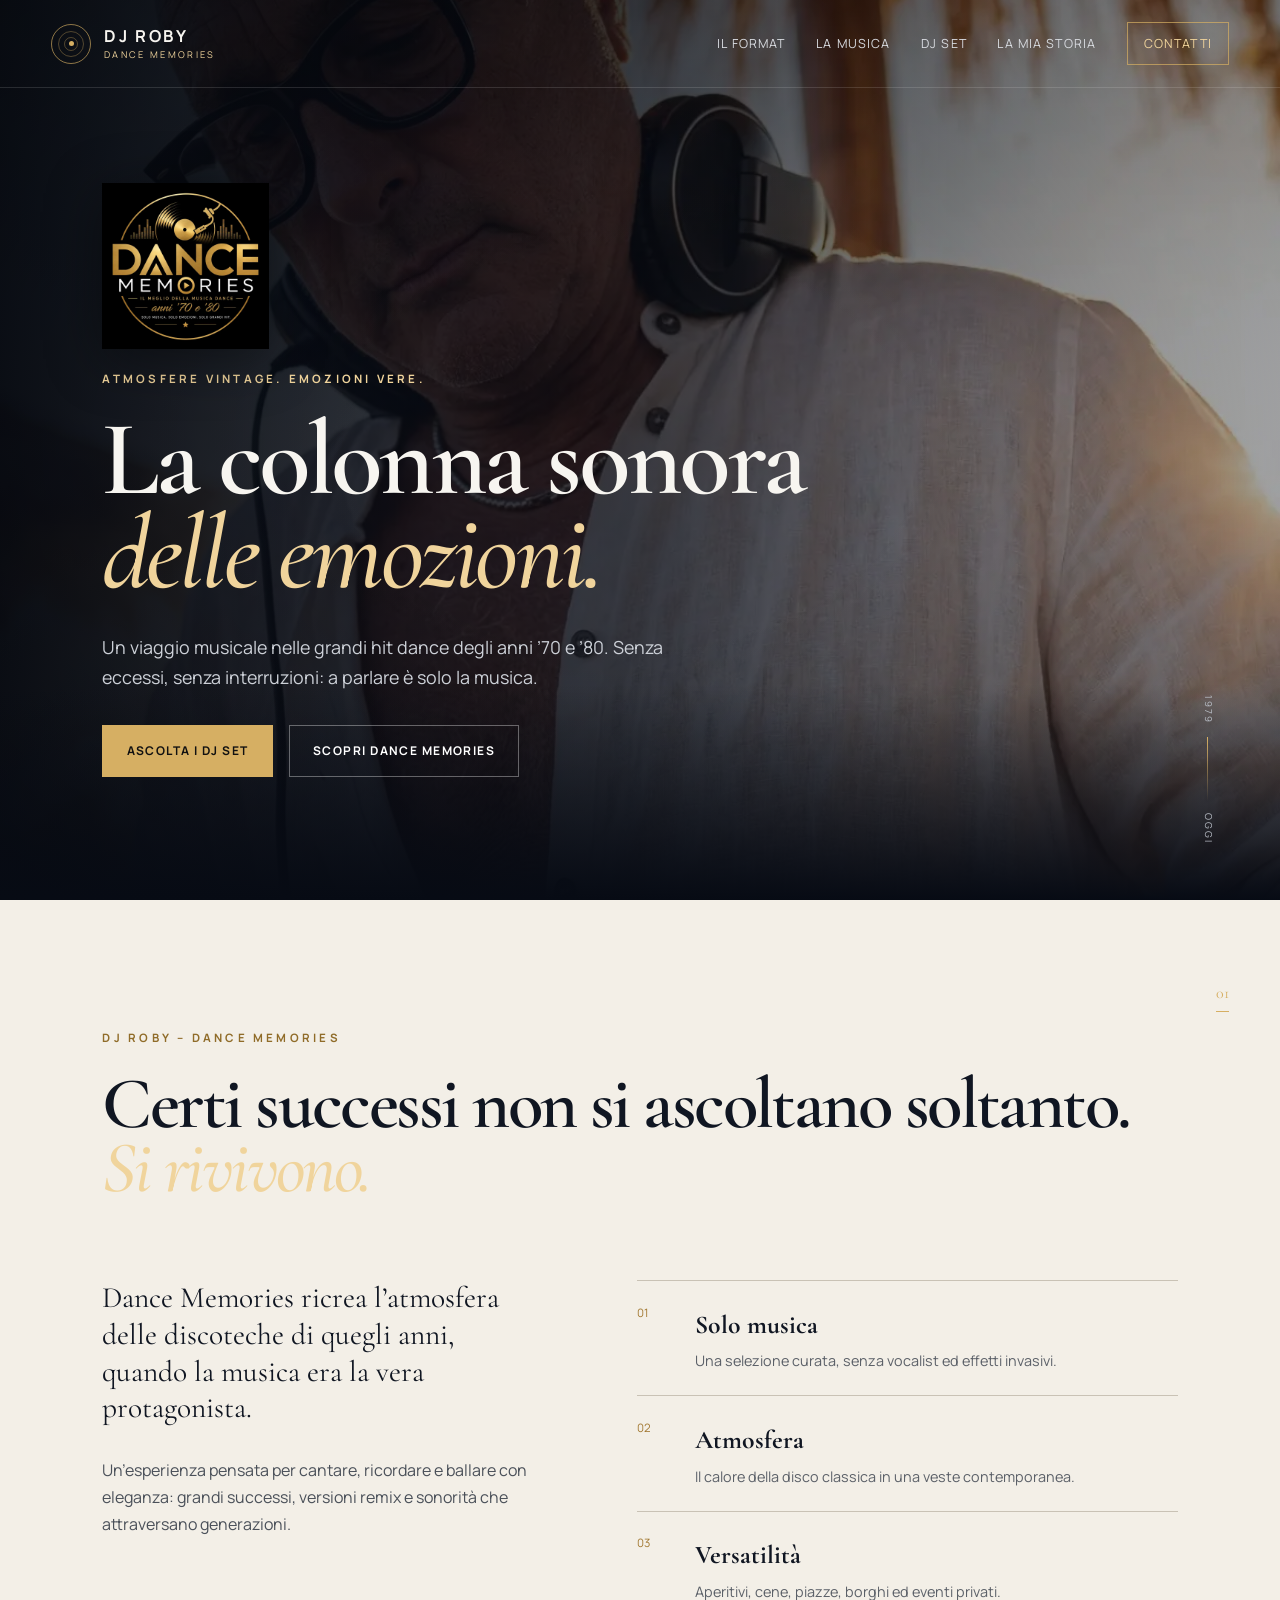
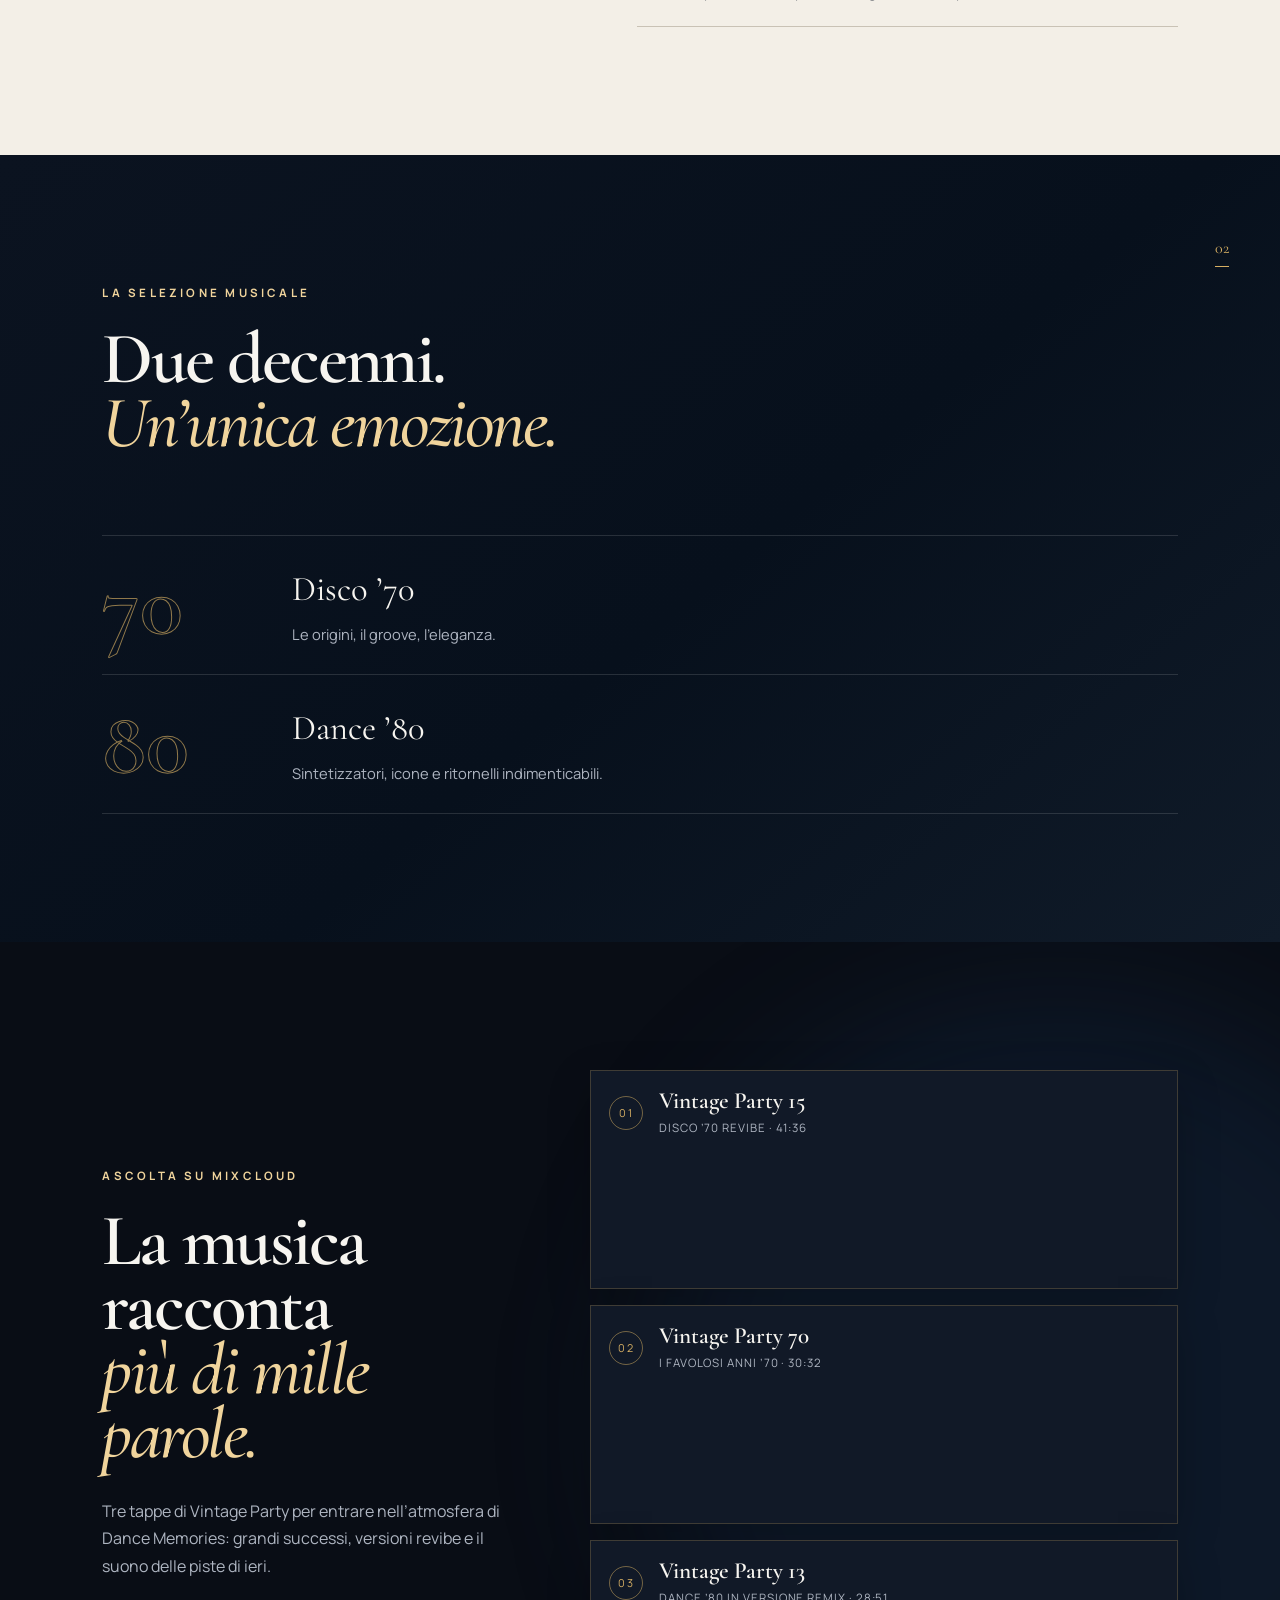
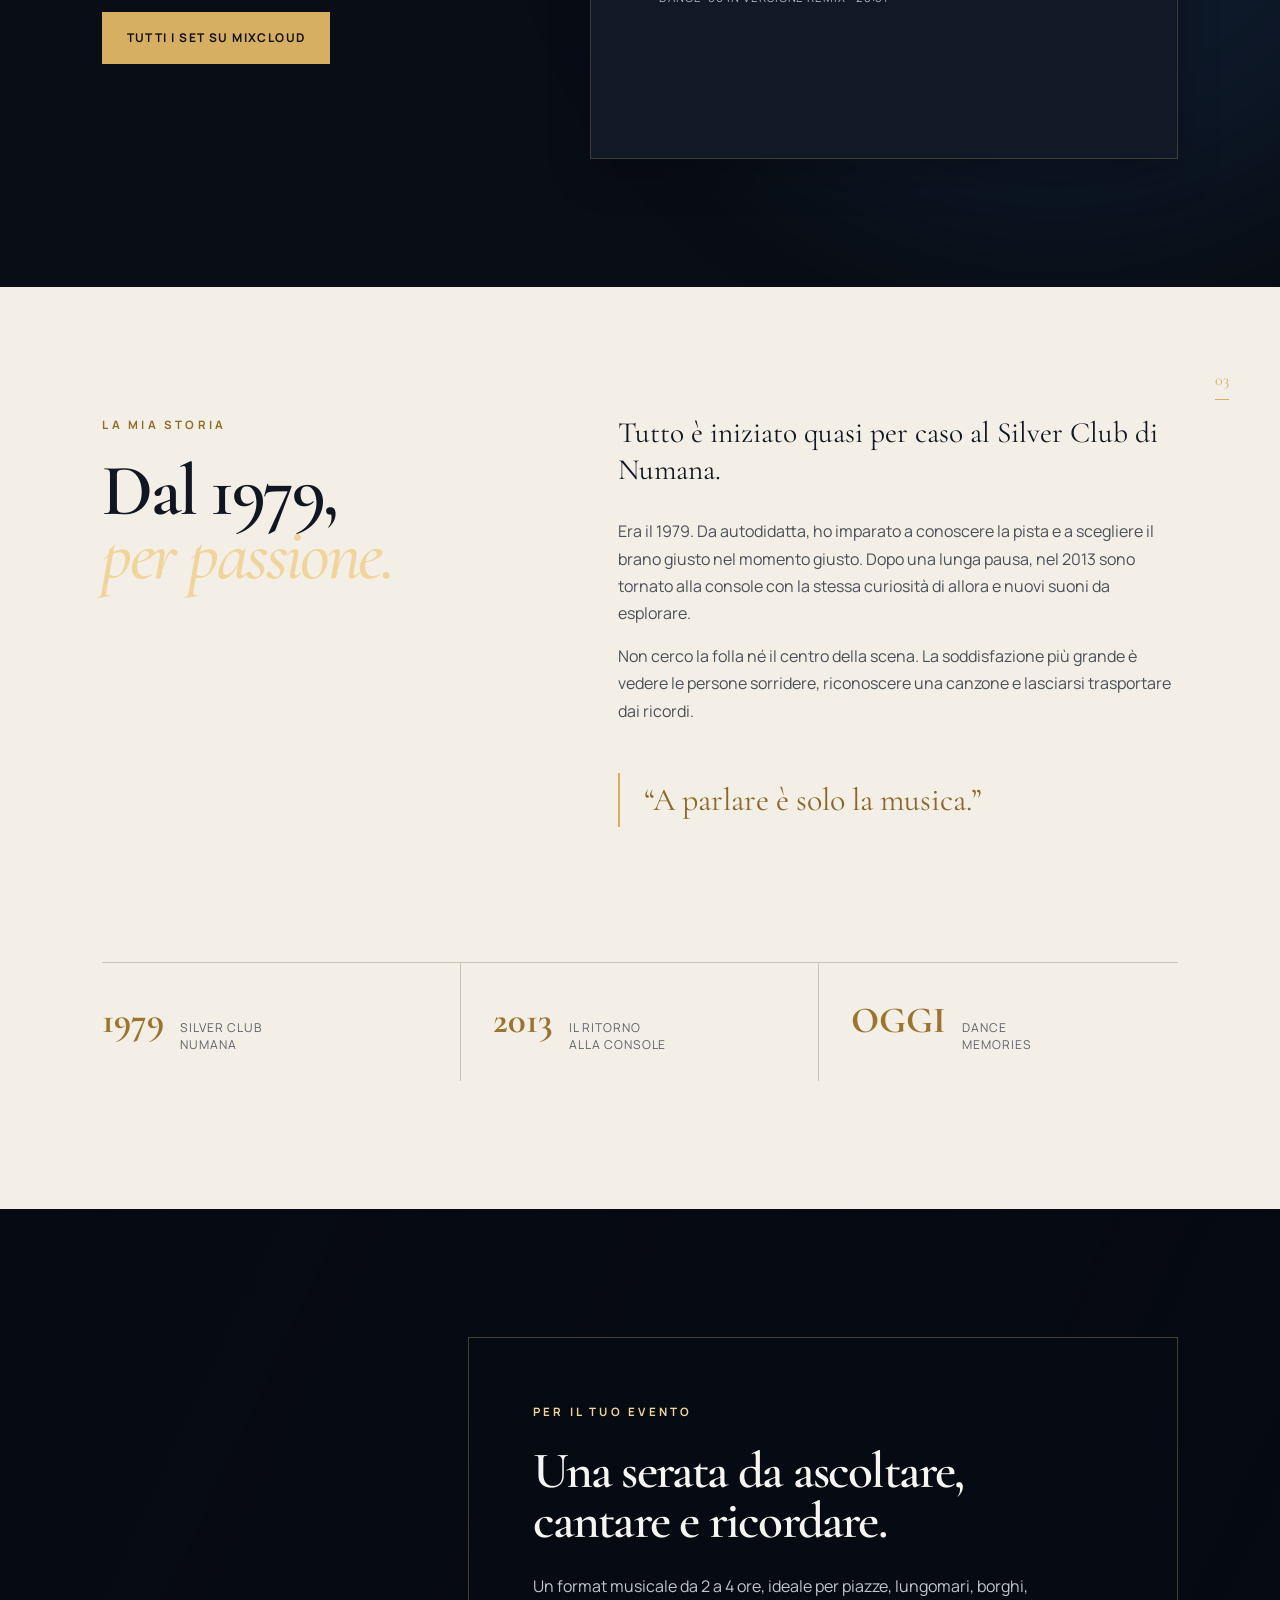
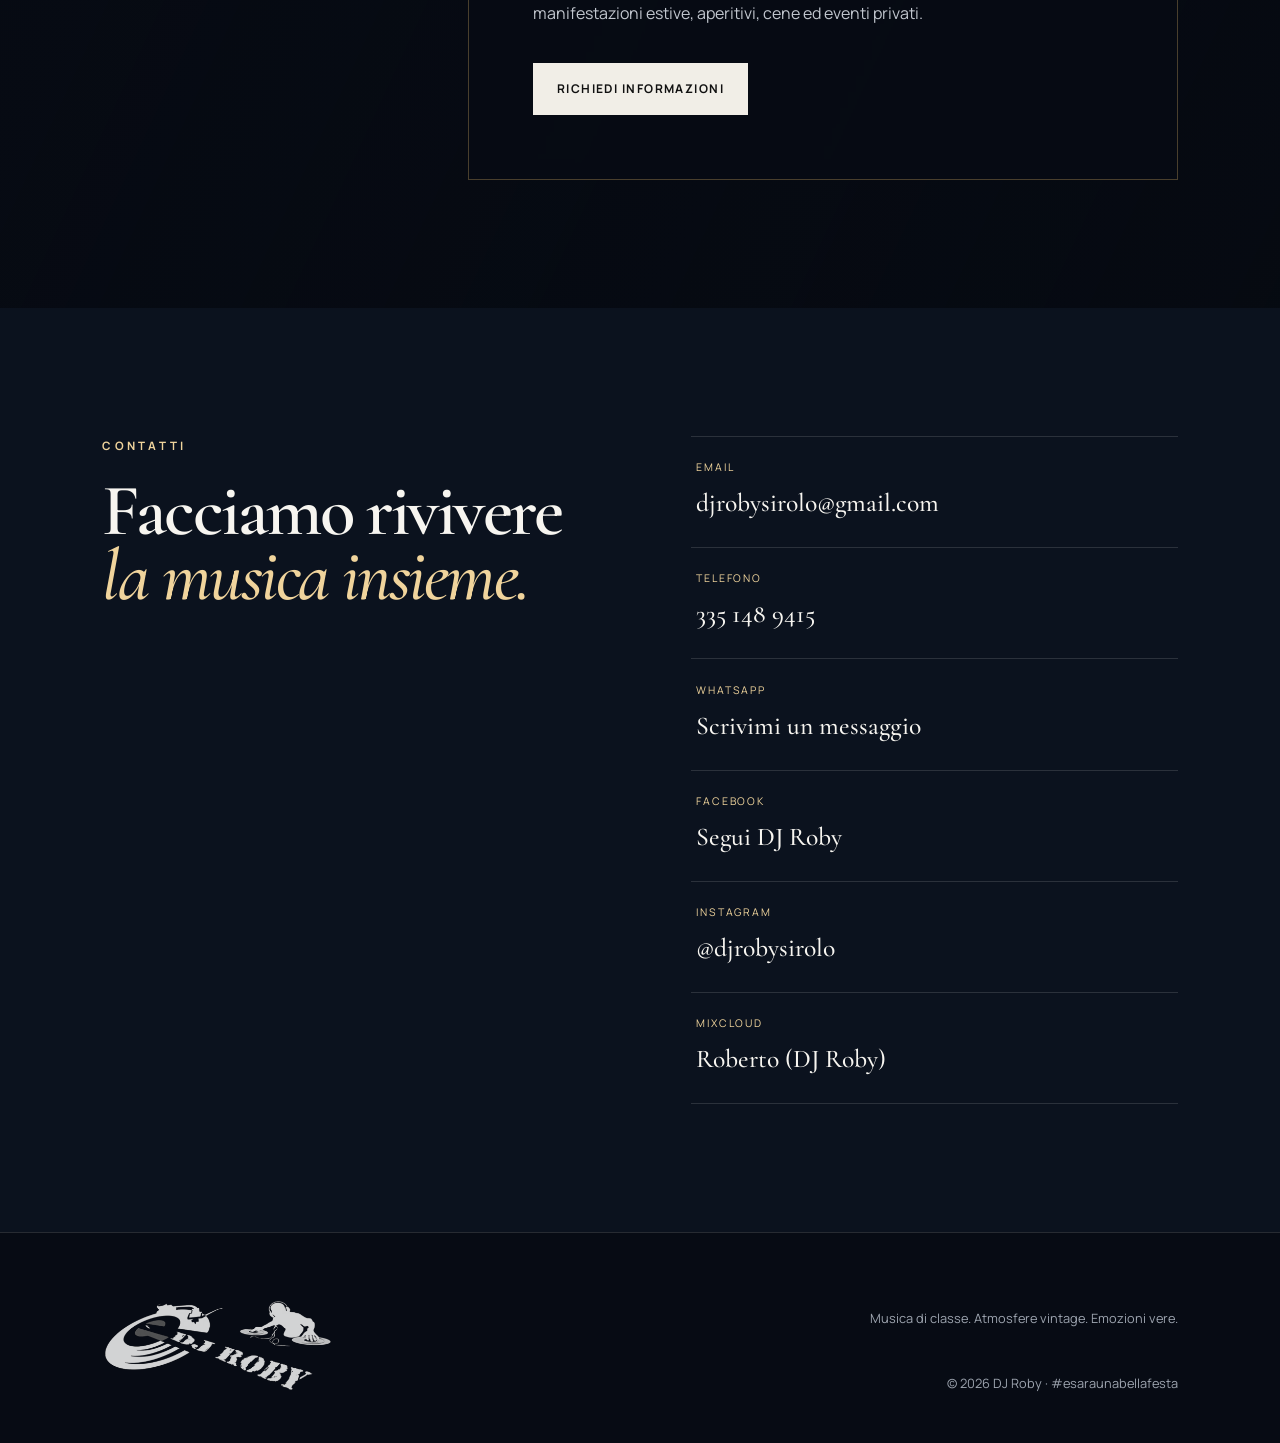
==== index.html @ 1d8fbf78 "Add files via upload" ====
<!doctype html>
<html lang="it">
<head>
  <meta charset="utf-8">
  <meta name="viewport" content="width=device-width, initial-scale=1">

  <title>DJ Roby – Dance Memories | DJ anni '70 e '80 nelle Marche</title>
  <meta name="description" content="DJ Roby presenta Dance Memories: un viaggio nelle grandi hit dance anni '70 e '80. DJ set per piazze, borghi, aperitivi, cene ed eventi nelle Marche.">
  <meta name="robots" content="index, follow, max-image-preview:large">
  <link rel="canonical" href="https://djrobysirolo.github.io/">

  <meta name="geo.region" content="IT-57">
  <meta name="geo.placename" content="Sirolo, Marche, Italia">

  <meta property="og:type" content="website">
  <meta property="og:locale" content="it_IT">
  <meta property="og:site_name" content="DJ Roby – Dance Memories">
  <meta property="og:title" content="DJ Roby – Dance Memories | DJ anni '70 e '80 nelle Marche">
  <meta property="og:description" content="Un viaggio musicale nelle grandi hit dance degli anni '70 e '80. Atmosfere vintage, emozioni vere, DJ set per eventi nelle Marche.">
  <meta property="og:url" content="https://djrobysirolo.github.io/">
  <meta property="og:image" content="https://djrobysirolo.github.io/assets/logo-dance-memories.webp">
  <meta property="og:image:alt" content="DJ Roby – Dance Memories">

  <meta name="twitter:card" content="summary_large_image">
  <meta name="twitter:title" content="DJ Roby – Dance Memories | DJ anni '70 e '80 nelle Marche">
  <meta name="twitter:description" content="Dance Memories: le grandi hit dance degli anni '70 e '80 per piazze, borghi, aperitivi, cene ed eventi nelle Marche.">
  <meta name="twitter:image" content="https://djrobysirolo.github.io/assets/logo-dance-memories.webp">

  <meta name="theme-color" content="#070b14">

  <link rel="preconnect" href="https://fonts.googleapis.com">
  <link rel="preconnect" href="https://fonts.gstatic.com" crossorigin>
  <link href="https://fonts.googleapis.com/css2?family=Cormorant+Garamond:wght@500;600;700&family=Manrope:wght@400;500;600;700&display=swap" rel="stylesheet">
  <link rel="stylesheet" href="assets/style.css">

  <script type="application/ld+json">
  {
    "@context": "https://schema.org",
    "@graph": [
      {
        "@type": "Person",
        "@id": "https://djrobysirolo.github.io/#djroby",
        "name": "DJ Roby",
        "alternateName": "Roberto Aquinati",
        "url": "https://djrobysirolo.github.io/",
        "image": "https://djrobysirolo.github.io/assets/logo-dance-memories.webp",
        "jobTitle": "DJ",
        "description": "DJ Roby – Dance Memories, format musicale dedicato alle grandi hit dance degli anni '70 e '80.",
        "homeLocation": {
          "@type": "Place",
          "name": "Sirolo, Marche, Italia"
        },
        "areaServed": [
          {
            "@type": "AdministrativeArea",
            "name": "Marche"
          },
          {
            "@type": "City",
            "name": "Sirolo"
          },
          {
            "@type": "City",
            "name": "Numana"
          }
        ],
        "sameAs": [
          "https://www.facebook.com/profile.php?id=61567862291214",
          "https://www.instagram.com/djrobysirolo/",
          "https://www.mixcloud.com/roberto-aquinati/"
        ]
      },
      {
        "@type": "WebSite",
        "@id": "https://djrobysirolo.github.io/#website",
        "url": "https://djrobysirolo.github.io/",
        "name": "DJ Roby – Dance Memories",
        "inLanguage": "it-IT",
        "publisher": {
          "@id": "https://djrobysirolo.github.io/#djroby"
        }
      }
    ]
  }
  </script>
</head>
<body>
  <a class="skip-link" href="#contenuto">Vai al contenuto</a>
  <header class="site-header" id="top">
    <a class="brand" href="#top" aria-label="DJ Roby – Dance Memories, home">
      <span class="brand-mark" aria-hidden="true"><span></span></span>
      <span class="brand-copy"><strong>DJ ROBY</strong><small>DANCE MEMORIES</small></span>
    </a>
    <button class="menu-toggle" type="button" aria-expanded="false" aria-controls="main-nav">
      <span></span><span></span><span></span><span class="sr-only">Apri menu</span>
    </button>
    <nav class="main-nav" id="main-nav" aria-label="Navigazione principale">
      <a href="#format">Il format</a>
      <a href="#musica">La musica</a>
      <a href="#ascolta">DJ set</a>
      <a href="#storia">La mia storia</a>
      <a class="nav-cta" href="#contatti">Contatti</a>
    </nav>
  </header>
  <main id="contenuto">
    <section class="hero" aria-labelledby="hero-title">
      <div class="hero-media" aria-hidden="true"></div>
      <div class="hero-vignette" aria-hidden="true"></div>
      <div class="hero-content reveal">
        <img class="hero-logo" src="assets/logo-dance-memories.webp" alt="DJ Roby – Dance Memories">
        <p class="eyebrow">Atmosfere vintage. Emozioni vere.</p>
        <h1 id="hero-title">La colonna sonora<br><em>delle emozioni.</em></h1>
        <p class="hero-text">Un viaggio musicale nelle grandi hit dance degli anni ’70 e ’80. Senza eccessi, senza interruzioni: a parlare è solo la musica.</p>
        <div class="hero-actions">
          <a class="button button-primary" href="#ascolta">Ascolta i DJ set</a>
          <a class="button button-ghost" href="#format">Scopri Dance Memories</a>
        </div>
      </div>
      <div class="hero-note" aria-hidden="true"><span>1979</span><i></i><span>OGGI</span></div>
    </section>
    <section class="manifesto section" id="format">
      <div class="section-number" aria-hidden="true">01</div>
      <div class="section-heading reveal">
        <p class="eyebrow">DJ ROBY – DANCE MEMORIES</p>
        <h2>Certi successi non si ascoltano soltanto.<br><em>Si rivivono.</em></h2>
      </div>
      <div class="manifesto-grid">
        <div class="manifesto-copy reveal">
          <p class="lead">Dance Memories ricrea l’atmosfera delle discoteche di quegli anni, quando la musica era la vera protagonista.</p>
          <p>Un’esperienza pensata per cantare, ricordare e ballare con eleganza: grandi successi, versioni remix e sonorità che attraversano generazioni.</p>
        </div>
        <div class="qualities reveal">
          <article><span>01</span><h3>Solo musica</h3><p>Una selezione curata, senza vocalist ed effetti invasivi.</p></article>
          <article><span>02</span><h3>Atmosfera</h3><p>Il calore della disco classica in una veste contemporanea.</p></article>
          <article><span>03</span><h3>Versatilità</h3><p>Aperitivi, cene, piazze, borghi ed eventi privati.</p></article>
        </div>
      </div>
    </section>
    <section class="music-section section" id="musica">
      <div class="section-number" aria-hidden="true">02</div>
      <div class="music-intro reveal">
        <p class="eyebrow">LA SELEZIONE MUSICALE</p>
        <h2>Due decenni.<br><em>Un’unica emozione.</em></h2>
      </div>
      <div class="eras" role="list">
        <article class="era reveal" role="listitem"><b>70</b><div><span>Disco ’70</span><p>Le origini, il groove, l’eleganza.</p></div></article>
        <article class="era reveal" role="listitem"><b>80</b><div><span>Dance ’80</span><p>Sintetizzatori, icone e ritornelli indimenticabili.</p></div></article>
      </div>
    </section>
    <section class="listen-section section" id="ascolta">
      <div class="record-glow" aria-hidden="true"></div>
      <div class="listen-copy reveal">
        <p class="eyebrow">ASCOLTA SU MIXCLOUD</p>
        <h2>La musica racconta<br><em>più di mille parole.</em></h2>
        <p>Tre tappe di Vintage Party per entrare nell’atmosfera di Dance Memories: grandi successi, versioni revibe e il suono delle piste di ieri.</p>
        <a class="button button-primary" href="https://www.mixcloud.com/roberto-aquinati/" target="_blank" rel="noopener">Tutti i set su Mixcloud</a>
      </div>
      <div class="set-list reveal">
        <article class="set-card">
          <div class="set-meta"><span>01</span><div><h3>Vintage Party 15</h3><p>Disco ’70 revibe · 41:36</p></div></div>
          <iframe title="DJ Roby – Vintage Party 15 su Mixcloud" loading="lazy" src="https://www.mixcloud.com/widget/iframe/?hide_cover=1&light=0&feed=%2Froberto-aquinati%2Fdj-roby-vintage-party-15%2F" allow="encrypted-media; fullscreen; autoplay; idle-detection; speaker-selection; web-share"></iframe>
        </article>
        <article class="set-card">
          <div class="set-meta"><span>02</span><div><h3>Vintage Party 70</h3><p>I favolosi anni ’70 · 30:32</p></div></div>
          <iframe title="DJ Roby – Vintage Party 70 su Mixcloud" loading="lazy" src="https://www.mixcloud.com/widget/iframe/?hide_cover=1&light=0&feed=%2Froberto-aquinati%2Fdj-roby-vintage-party-70%2F" allow="encrypted-media; fullscreen; autoplay; idle-detection; speaker-selection; web-share"></iframe>
        </article>
        <article class="set-card">
          <div class="set-meta"><span>03</span><div><h3>Vintage Party 13</h3><p>Dance ’80 in versione remix · 28:51</p></div></div>
          <iframe title="DJ Roby – Vintage Party 13 su Mixcloud" loading="lazy" src="https://www.mixcloud.com/widget/iframe/?hide_cover=1&light=0&feed=%2Froberto-aquinati%2Fdj-roby-disco-party-80-remix%2F" allow="encrypted-media; fullscreen; autoplay; idle-detection; speaker-selection; web-share"></iframe>
        </article>
      </div>
    </section>
    <section class="story section" id="storia">
      <div class="section-number" aria-hidden="true">03</div>
      <div class="story-title reveal">
        <p class="eyebrow">LA MIA STORIA</p>
        <h2>Dal 1979,<br><em>per passione.</em></h2>
      </div>
      <div class="story-copy reveal">
        <p class="lead">Tutto è iniziato quasi per caso al Silver Club di Numana.</p>
        <p>Era il 1979. Da autodidatta, ho imparato a conoscere la pista e a scegliere il brano giusto nel momento giusto. Dopo una lunga pausa, nel 2013 sono tornato alla console con la stessa curiosità di allora e nuovi suoni da esplorare.</p>
        <p>Non cerco la folla né il centro della scena. La soddisfazione più grande è vedere le persone sorridere, riconoscere una canzone e lasciarsi trasportare dai ricordi.</p>
        <blockquote>“A parlare è solo la musica.”</blockquote>
      </div>
      <div class="timeline" aria-label="Tappe principali">
        <div><strong>1979</strong><span>Silver Club<br>Numana</span></div>
        <div><strong>2013</strong><span>Il ritorno<br>alla console</span></div>
        <div><strong>OGGI</strong><span>Dance<br>Memories</span></div>
      </div>
    </section>
    <section class="events section">
      <div class="events-panel reveal">
        <p class="eyebrow">PER IL TUO EVENTO</p>
        <h2>Una serata da ascoltare,<br>cantare e ricordare.</h2>
        <p>Un format musicale da 2 a 4 ore, ideale per piazze, lungomari, borghi, manifestazioni estive, aperitivi, cene ed eventi privati.</p>
        <a class="button button-light" href="mailto:djrobysirolo@gmail.com?subject=Richiesta%20informazioni%20-%20Dance%20Memories">Richiedi informazioni</a>
      </div>
    </section>
    <section class="contact section" id="contatti">
      <div class="contact-title reveal">
        <p class="eyebrow">CONTATTI</p>
        <h2>Facciamo rivivere<br><em>la musica insieme.</em></h2>
      </div>
      <div class="contact-links reveal">
        <a href="mailto:djrobysirolo@gmail.com"><span>Email</span><strong>djrobysirolo@gmail.com</strong></a>
        <a href="tel:+393351489415"><span>Telefono</span><strong>335 148 9415</strong></a>
        <a href="https://wa.me/393351489415" target="_blank" rel="noopener"><span>WhatsApp</span><strong>Scrivimi un messaggio</strong></a>
        <a href="https://www.facebook.com/profile.php?id=61567862291214" target="_blank" rel="noopener"><span>Facebook</span><strong>Segui DJ Roby</strong></a>
        <a href="https://www.instagram.com/djrobysirolo/?hl=it" target="_blank" rel="noopener"><span>Instagram</span><strong>@djrobysirolo</strong></a>
        <a href="https://www.mixcloud.com/roberto-aquinati/" target="_blank" rel="noopener"><span>Mixcloud</span><strong>Roberto (DJ Roby)</strong></a>
      </div>
    </section>
  </main>
  <footer>
    <a class="footer-logo-link" href="#top" aria-label="Torna all'inizio"><img class="footer-logo" src="assets/logo-dj-roby.webp" alt="Logo ufficiale DJ Roby"></a>
    <p>Musica di classe. Atmosfere vintage. Emozioni vere.</p>
    <p class="copyright">© <span id="year"></span> DJ Roby · #esaraunabellafesta</p>
  </footer>
  <script src="assets/site.js"></script>
</body>
</html>
---- assets/style.css ----
:root{--ink:#070b14;--ink-2:#0c1422;--gold:#d6af63;--gold-2:#f0d49c;--paper:#f3efe7;--muted:#aeb5c1;--line:rgba(255,255,255,.13);--serif:"Cormorant Garamond",Georgia,serif;--sans:"Manrope",Arial,sans-serif}
*{box-sizing:border-box}html{scroll-behavior:smooth}body{margin:0;background:var(--ink);color:#f7f5f0;font-family:var(--sans);font-size:16px;line-height:1.7;overflow-x:hidden}a{color:inherit}button{font:inherit}.sr-only{position:absolute;width:1px;height:1px;padding:0;margin:-1px;overflow:hidden;clip:rect(0,0,0,0);white-space:nowrap;border:0}.skip-link{position:fixed;z-index:1000;top:1rem;left:1rem;transform:translateY(-160%);background:#fff;color:#000;padding:.7rem 1rem}.skip-link:focus{transform:none}
.site-header{height:88px;padding:0 clamp(1.2rem,4vw,5rem);display:flex;align-items:center;justify-content:space-between;position:absolute;z-index:20;width:100%;border-bottom:1px solid var(--line)}.brand{display:flex;align-items:center;gap:.8rem;text-decoration:none}.brand-mark{display:grid;place-items:center;width:40px;height:40px;border:1px solid rgba(214,175,99,.65);border-radius:50%;position:relative}.brand-mark:before,.brand-mark:after,.brand-mark span{content:"";position:absolute;border-radius:50%;border:1px solid rgba(214,175,99,.35)}.brand-mark:before{inset:6px}.brand-mark:after{inset:12px}.brand-mark span{width:5px;height:5px;background:var(--gold);border:0}.brand-copy{display:flex;flex-direction:column;line-height:1}.brand-copy strong{font-size:1.03rem;letter-spacing:.16em}.brand-copy small{font-size:.58rem;color:var(--gold-2);letter-spacing:.25em;margin-top:.36rem}.main-nav{display:flex;align-items:center;gap:clamp(1.2rem,2.4vw,2.5rem)}.main-nav a{font-size:.78rem;text-decoration:none;letter-spacing:.09em;text-transform:uppercase;color:#d8dbe0;transition:.25s}.main-nav a:hover,.main-nav a:focus-visible{color:var(--gold-2)}.main-nav .nav-cta{border:1px solid rgba(214,175,99,.7);padding:.6rem 1rem;color:var(--gold-2)}.menu-toggle{display:none;background:none;border:0;color:#fff;padding:.6rem}.menu-toggle span:not(.sr-only){display:block;width:26px;height:1px;background:currentColor;margin:6px}
.hero{min-height:790px;height:100svh;position:relative;display:flex;align-items:center;padding:110px clamp(1.2rem,8vw,9.5rem) 50px;isolation:isolate}.hero-media{position:absolute;inset:0;z-index:-3;background:radial-gradient(circle at 75% 40%,rgba(214,175,99,.16),transparent 28%),linear-gradient(115deg,#080d17 25%,#10213b 100%);background-image:linear-gradient(90deg,rgba(7,11,20,.97) 0%,rgba(7,11,20,.76) 48%,rgba(7,11,20,.2) 100%),url("dj-roby-portrait.webp");background-size:cover;background-position:65% 32%}.hero-vignette{position:absolute;inset:0;z-index:-2;background:linear-gradient(0deg,var(--ink) 0%,transparent 24%),radial-gradient(ellipse at center,transparent 30%,rgba(0,0,0,.38) 100%)}.hero-content{max-width:800px}.eyebrow{font-size:.72rem;font-weight:700;letter-spacing:.28em;color:var(--gold-2);text-transform:uppercase;margin:0 0 1.5rem}.hero h1,.section h2{font-family:var(--serif);font-weight:600;line-height:.88;letter-spacing:-.035em;margin:0}.hero h1{font-size:clamp(4.2rem,8.3vw,8rem)}h1 em,h2 em{font-weight:500;color:var(--gold-2)}.hero-text{font-size:clamp(1rem,1.4vw,1.16rem);color:#cdd1d8;max-width:610px;margin:2rem 0}.hero-actions{display:flex;gap:1rem;flex-wrap:wrap}.button{display:inline-flex;justify-content:center;align-items:center;min-height:52px;padding:.8rem 1.45rem;border:1px solid transparent;text-decoration:none;font-size:.75rem;letter-spacing:.12em;text-transform:uppercase;font-weight:700;transition:transform .25s,background .25s,color .25s,border-color .25s}.button:hover{transform:translateY(-2px)}.button-primary{background:var(--gold);color:#111}.button-primary:hover{background:var(--gold-2)}.button-ghost{border-color:rgba(255,255,255,.35);color:#fff}.button-ghost:hover{border-color:#fff}.hero-note{position:absolute;bottom:3.5rem;right:clamp(1.2rem,5vw,6rem);display:flex;align-items:center;gap:.8rem;font-size:.6rem;letter-spacing:.2em;color:#bbc0c9;writing-mode:vertical-rl}.hero-note i{height:64px;width:1px;background:linear-gradient(var(--gold),transparent)}
.section{position:relative;padding:clamp(6rem,10vw,10rem) clamp(1.2rem,8vw,9.5rem)}.section-number{position:absolute;right:clamp(1.2rem,4vw,5rem);top:5rem;font-family:var(--serif);font-size:1rem;color:var(--gold);border-bottom:1px solid var(--gold);padding-bottom:.25rem}.section h2{font-size:clamp(3rem,5.7vw,6rem)}.manifesto{background:var(--paper);color:#101622}.manifesto .eyebrow,.story .eyebrow{color:#906c29}.manifesto-grid{display:grid;grid-template-columns:1fr 1.25fr;gap:clamp(3rem,8vw,9rem);margin-top:5rem}.lead{font-family:var(--serif);font-size:clamp(1.65rem,2.3vw,2.15rem);line-height:1.25;margin-top:0}.manifesto-copy>p:not(.lead){color:#4a5059;max-width:540px}.qualities article{display:grid;grid-template-columns:42px 1fr;column-gap:1rem;padding:1.35rem 0;border-top:1px solid #c9c2b5}.qualities article:last-child{border-bottom:1px solid #c9c2b5}.qualities span{grid-row:1/3;color:#a27831;font-size:.72rem}.qualities h3{margin:0;font-family:var(--serif);font-size:1.6rem}.qualities p{margin:.2rem 0 0;color:#5b6068;font-size:.9rem}
.music-section{background:linear-gradient(140deg,#0b1320,#07101c 55%,#101b29)}.music-intro{max-width:850px}.eras{margin-top:5rem;border-top:1px solid var(--line)}.era{display:grid;grid-template-columns:minmax(100px,190px) 1fr;align-items:center;border-bottom:1px solid var(--line);padding:1.5rem 0;transition:padding .3s,background .3s}.era:hover{padding-left:1rem;background:linear-gradient(90deg,rgba(214,175,99,.06),transparent)}.era b{font-family:var(--serif);font-size:clamp(4rem,7vw,7rem);line-height:1;color:transparent;-webkit-text-stroke:1px rgba(214,175,99,.66);font-weight:600}.era span{font-family:var(--serif);font-size:clamp(1.65rem,2.7vw,2.5rem)}.era p{margin:.2rem 0;color:var(--muted);font-size:.92rem}
.listen-section{min-height:760px;display:grid;grid-template-columns:1fr 1fr;align-items:center;gap:5rem;background:#090d15;overflow:hidden}.listen-copy{z-index:2}.listen-copy>p:not(.eyebrow){color:var(--muted);max-width:580px;margin:2rem 0}.vinyl{width:min(40vw,520px);aspect-ratio:1;border-radius:50%;justify-self:center;display:grid;place-items:center;background:repeating-radial-gradient(circle,#121824 0,#121824 3px,#202735 4px,#0b0f17 6px);box-shadow:0 0 0 1px #343a45,0 35px 90px rgba(0,0,0,.75);animation:spin 24s linear infinite}.vinyl:before{content:"";position:absolute;width:37%;aspect-ratio:1;border-radius:50%;background:radial-gradient(circle at center,#10131a 0 6%,var(--gold) 7% 100%);box-shadow:0 0 30px rgba(214,175,99,.2)}.vinyl-label{position:relative;z-index:1;text-align:center;color:#10131a;display:flex;flex-direction:column;line-height:1}.vinyl-label span{font-size:.65rem;letter-spacing:.2em}.vinyl-label strong{font-size:1.2rem;letter-spacing:.08em}.vinyl-label small{font-size:.38rem;letter-spacing:.12em;margin-top:.35rem}.record-glow{position:absolute;right:-15%;width:65%;aspect-ratio:1;border-radius:50%;background:rgba(27,65,111,.22);filter:blur(70px)}.mixcloud-player{width:100%;max-width:620px;margin:2rem 0 1rem}.mixcloud-player iframe{border:0;width:100%;height:120px}@keyframes spin{to{transform:rotate(360deg)}}@media(prefers-reduced-motion:reduce){html{scroll-behavior:auto}.vinyl{animation:none}.reveal{transition:none!important}}
.story{background:var(--paper);color:#101622;display:grid;grid-template-columns:.85fr 1.15fr;gap:clamp(3rem,8vw,9rem)}.story-title{position:sticky;top:3rem;align-self:start}.story-copy p:not(.lead){color:#4a5059}.story-copy blockquote{font-family:var(--serif);font-size:2rem;color:#8b6728;border-left:2px solid var(--gold);padding-left:1.5rem;margin:3rem 0 0}.timeline{grid-column:1/-1;display:grid;grid-template-columns:repeat(3,1fr);border-top:1px solid #c9c2b5;margin-top:2rem}.timeline div{display:flex;align-items:baseline;gap:1rem;padding:1.7rem 0;border-right:1px solid #c9c2b5}.timeline div:not(:first-child){padding-left:2rem}.timeline div:last-child{border-right:0}.timeline strong{font-family:var(--serif);font-size:2.3rem;color:#9b742f}.timeline span{font-size:.76rem;line-height:1.45;text-transform:uppercase;letter-spacing:.08em;color:#5d626a}
.events{background:linear-gradient(115deg,rgba(6,10,17,.15),rgba(6,10,17,.72)),url("hero-turntable.webp") center/cover fixed;display:flex;justify-content:flex-end}.events-panel{background:rgba(7,11,20,.91);border:1px solid rgba(214,175,99,.32);padding:clamp(2rem,5vw,5rem);width:min(710px,100%);backdrop-filter:blur(8px)}.events-panel h2{font-size:clamp(2.5rem,4vw,4.5rem);line-height:.98}.events-panel>p:not(.eyebrow){color:#c1c6ce;margin:1.7rem 0 2.2rem;max-width:560px}.button-light{background:#f1eee7;color:#111}.button-light:hover{background:#fff}
.contact{display:grid;grid-template-columns:1fr 1fr;gap:clamp(3rem,8vw,9rem);background:#0b121e}.contact-links{border-top:1px solid var(--line)}.contact-links a{display:flex;flex-direction:column;padding:1.4rem .3rem;border-bottom:1px solid var(--line);text-decoration:none;transition:padding .25s,background .25s}.contact-links a:hover{padding-left:1rem;background:rgba(255,255,255,.025)}.contact-links span{font-size:.66rem;color:var(--gold-2);letter-spacing:.18em;text-transform:uppercase}.contact-links strong{font-family:var(--serif);font-size:clamp(1.35rem,2vw,1.85rem);font-weight:500;margin-top:.25rem}
footer{padding:3rem clamp(1.2rem,8vw,9.5rem);display:grid;grid-template-columns:1fr auto;gap:1rem;align-items:end;border-top:1px solid var(--line);color:#9da4af}footer>p{margin:0;font-size:.8rem}.footer-brand{grid-row:span 2;align-self:center}.copyright{text-align:right}
.reveal{opacity:0;transform:translateY(22px);transition:opacity .7s ease,transform .7s ease}.reveal.visible{opacity:1;transform:none}
@media(max-width:850px){.site-header{height:74px}.menu-toggle{display:block;position:relative;z-index:3}.main-nav{position:absolute;top:0;right:0;width:min(84vw,370px);height:100vh;background:#0b121e;flex-direction:column;align-items:stretch;padding:6rem 2rem 2rem;transform:translateX(105%);transition:transform .35s;box-shadow:-20px 0 50px rgba(0,0,0,.4)}.main-nav.open{transform:none}.main-nav a{padding:1rem 0;border-bottom:1px solid var(--line)}.main-nav .nav-cta{margin-top:1rem;text-align:center}.hero{min-height:720px;padding-top:100px}.hero-media{background-position:62% center}.manifesto-grid,.listen-section,.story,.contact{grid-template-columns:1fr}.manifesto-grid{margin-top:3rem}.listen-section{gap:3rem}.vinyl{width:min(80vw,420px);grid-row:1}.story-title{position:static}.timeline{grid-template-columns:1fr}.timeline div,.timeline div:not(:first-child){padding:1rem 0;border-right:0;border-bottom:1px solid #c9c2b5}.events{background-attachment:scroll}footer{grid-template-columns:1fr}.footer-brand{grid-row:auto;margin-bottom:1rem}.copyright{text-align:left}}
@media(max-width:520px){.hero h1{font-size:3.65rem}.section{padding-top:5.5rem;padding-bottom:5.5rem}.section-number{top:2rem}.era{grid-template-columns:82px 1fr}.era b{font-size:3.8rem}.hero-note{display:none}.hero-actions .button{width:100%}.contact-links strong{overflow-wrap:anywhere}.brand-mark{width:35px;height:35px}.brand-copy strong{font-size:.9rem}}

.hero-logo{display:block;width:clamp(112px,13vw,180px);height:auto;margin:0 0 1.25rem;filter:drop-shadow(0 10px 28px rgba(0,0,0,.45))}
.listen-section{grid-template-columns:.82fr 1.18fr}
.set-list{position:relative;z-index:2;display:grid;gap:1rem}
.set-card{background:#111927;border:1px solid rgba(214,175,99,.23);padding:1.1rem;box-shadow:0 14px 40px rgba(0,0,0,.22)}
.set-meta{display:flex;align-items:center;gap:1rem;margin-bottom:.8rem}
.set-meta>span{color:var(--gold);font-size:.68rem;letter-spacing:.15em;border:1px solid rgba(214,175,99,.5);width:34px;height:34px;display:grid;place-items:center;border-radius:50%}
.set-meta h3{font-family:var(--serif);font-size:1.45rem;font-weight:600;margin:0;line-height:1.1}
.set-meta p{font-size:.72rem;color:#aeb5c1;letter-spacing:.08em;text-transform:uppercase;margin:.25rem 0 0}
.set-card iframe{display:block;border:0;width:100%;height:120px}
.footer-logo-link{grid-row:span 2;display:block;width:min(230px,52vw)}
.footer-logo{display:block;width:100%;height:auto;filter:grayscale(1) invert(1);opacity:.82}
@media(max-width:850px){.listen-section{grid-template-columns:1fr}.hero-media{background-position:59% 24%}.hero-logo{width:125px}.footer-logo-link{grid-row:auto;margin-bottom:1rem}}
@media(max-width:520px){.hero-media{background-position:60% 18%}.hero-logo{width:105px}.set-card{padding:.8rem}.set-meta h3{font-size:1.25rem}}
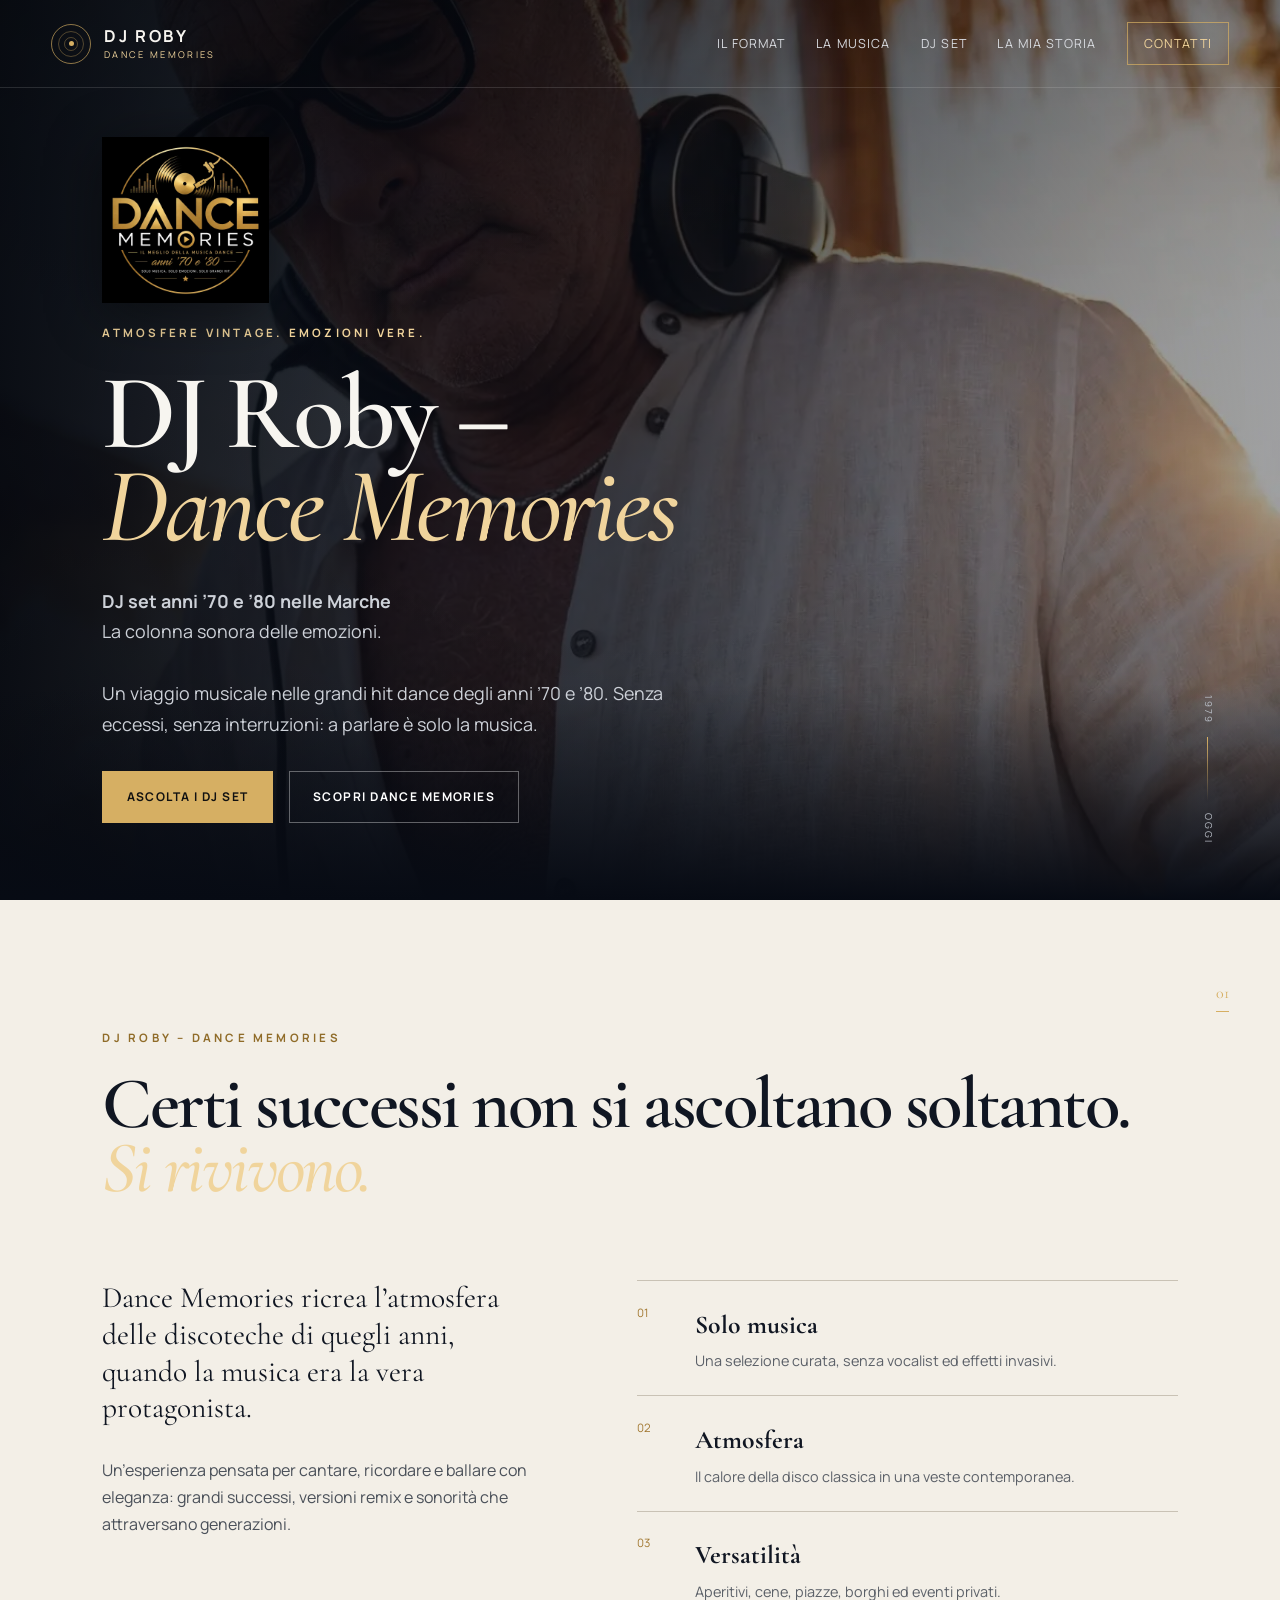
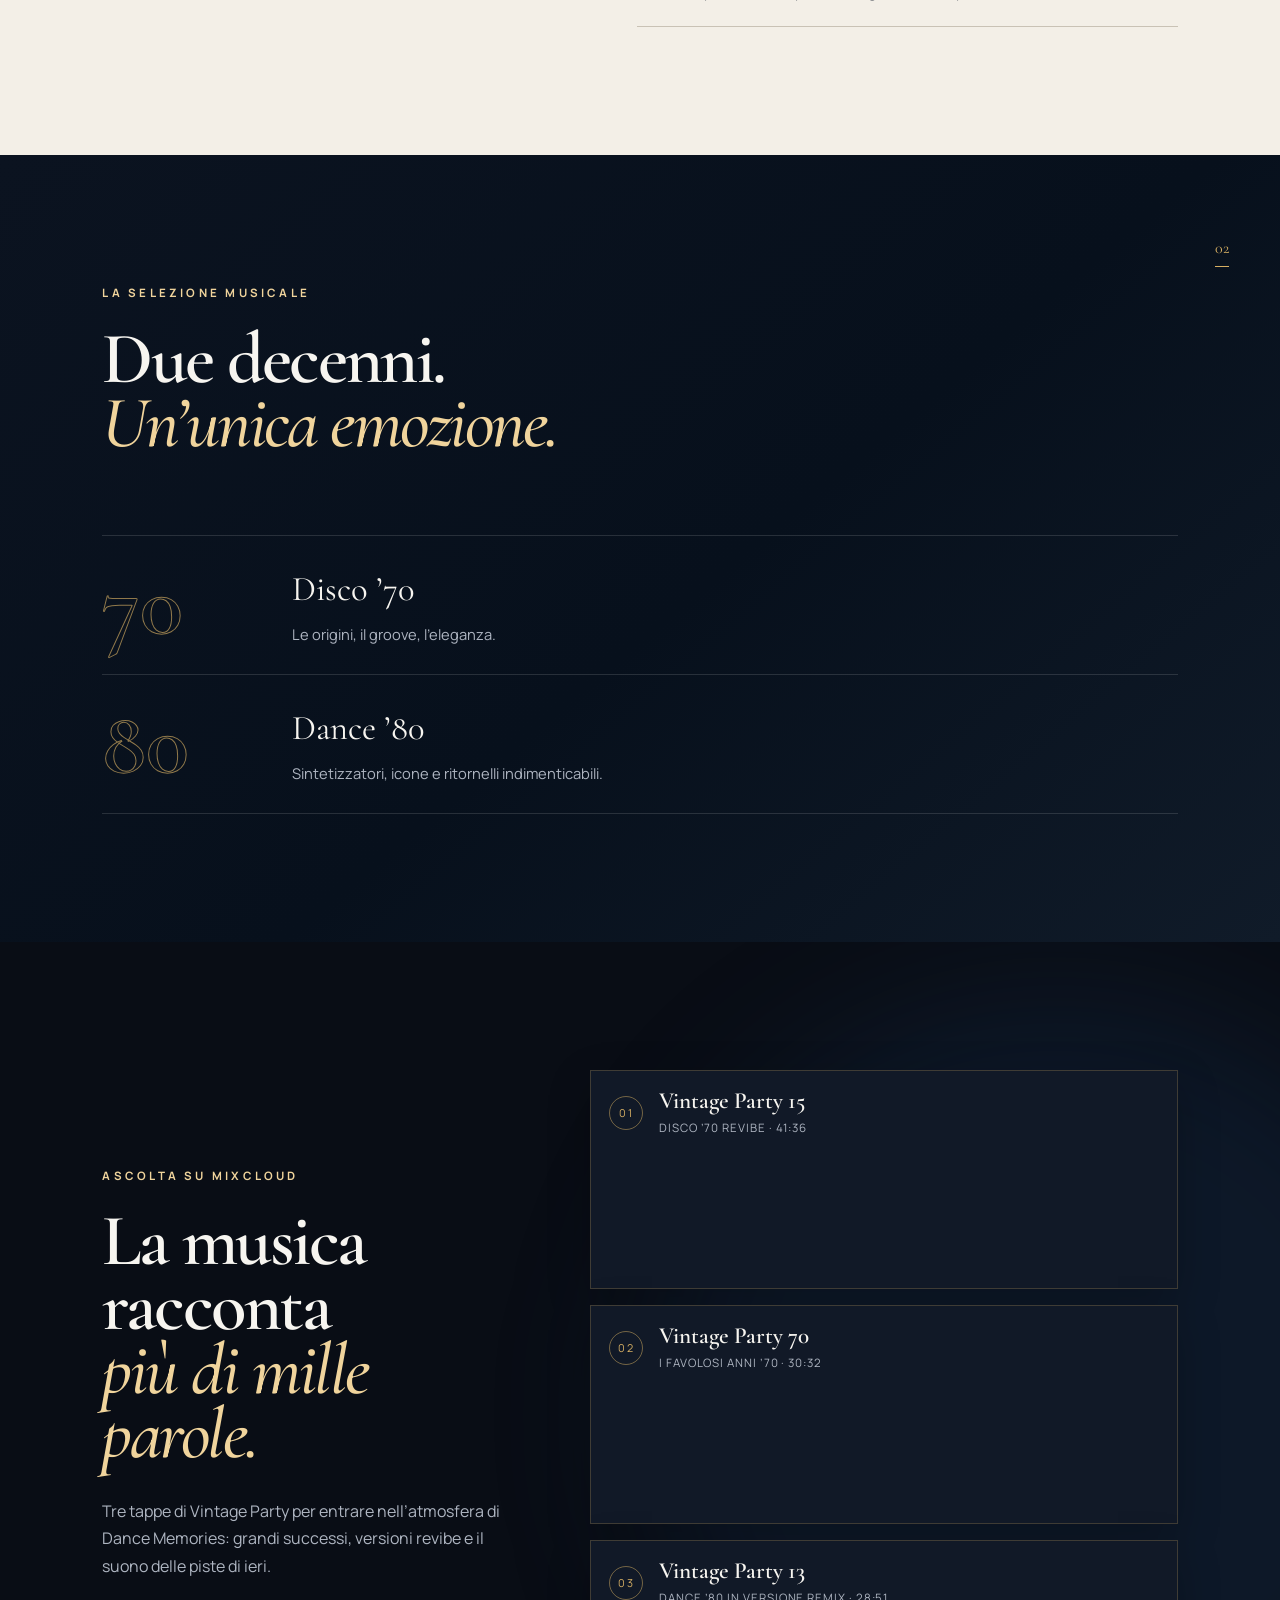
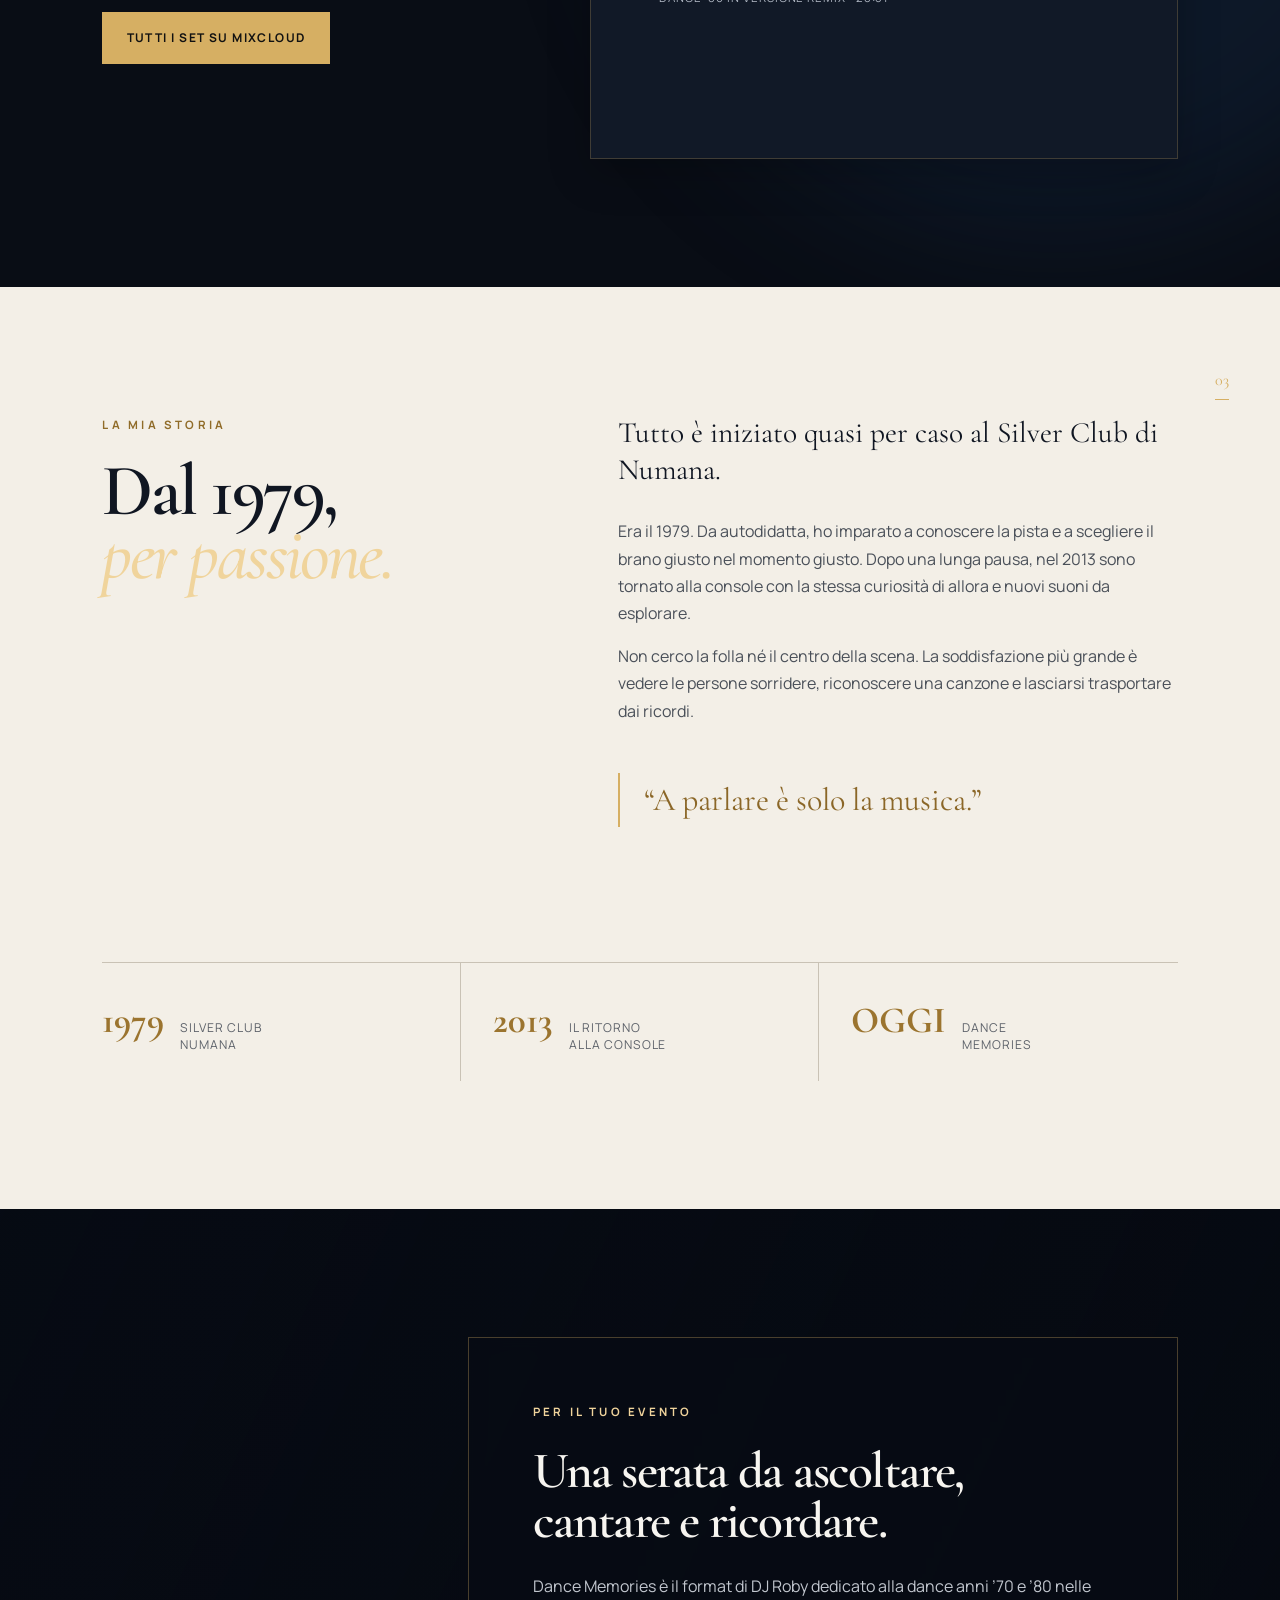
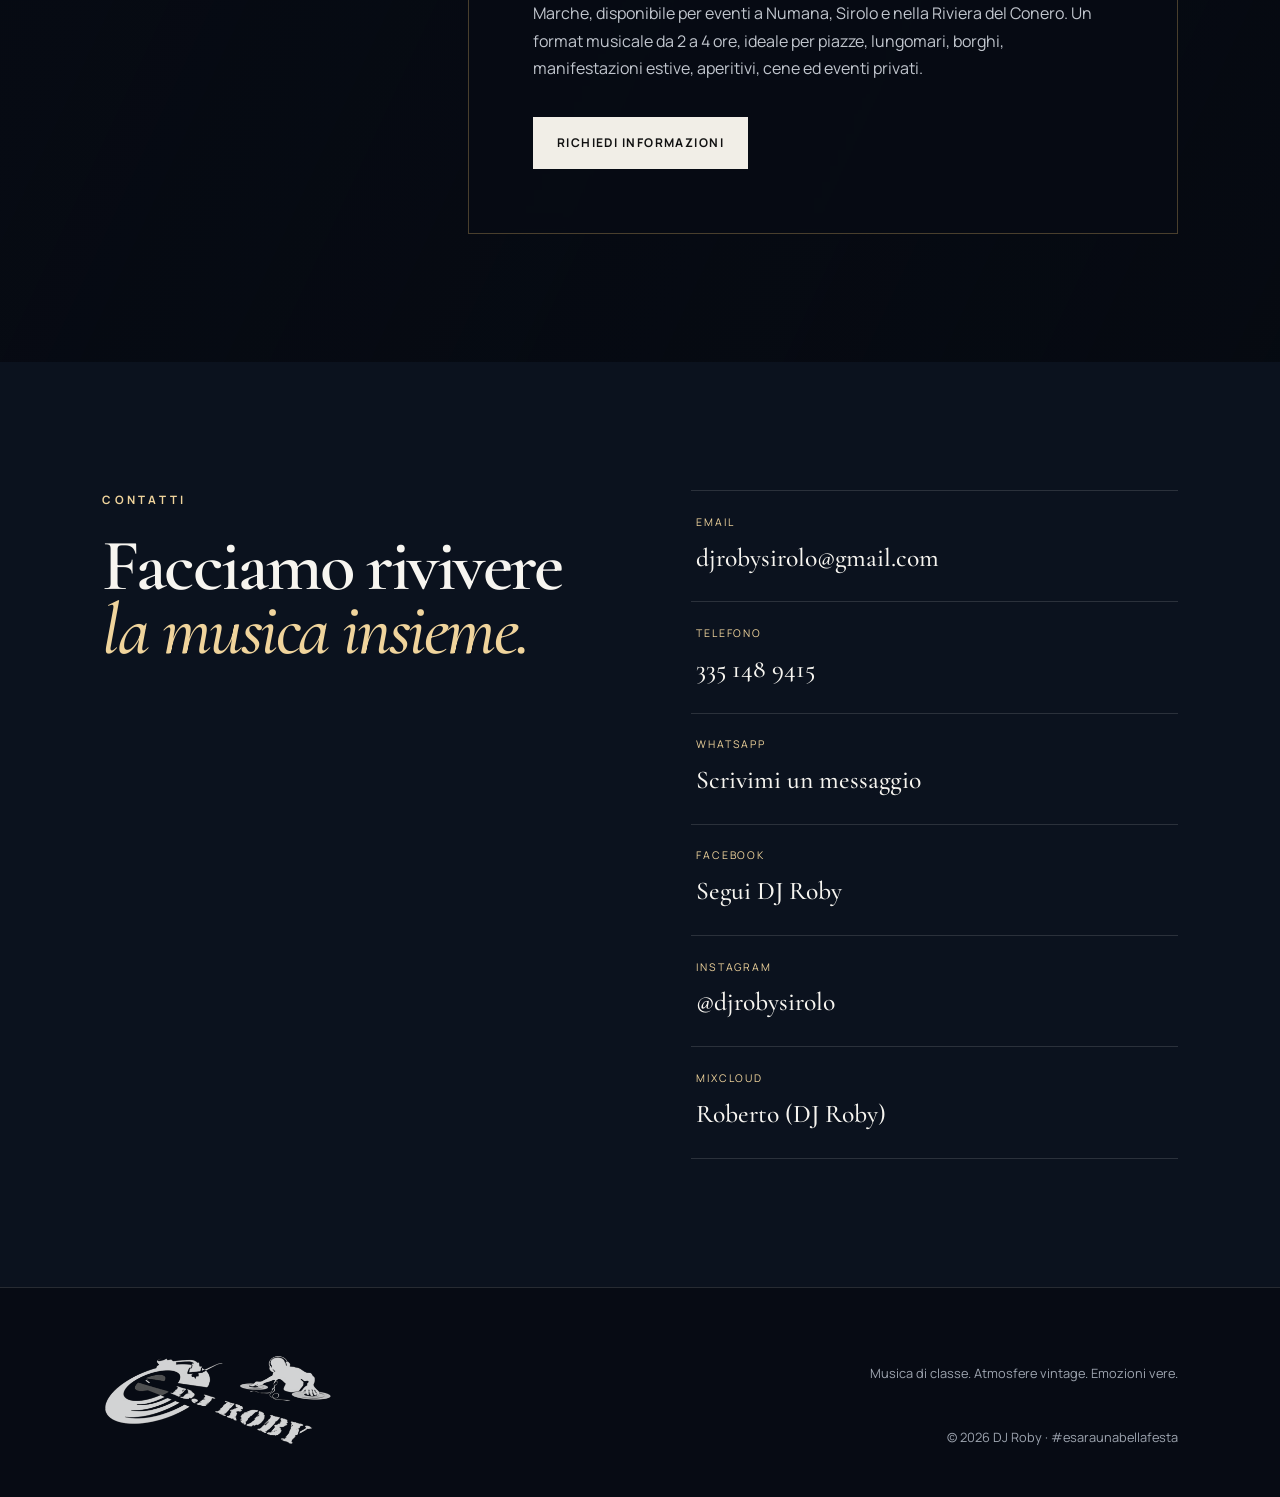
==== commit 17305628: "Add files via upload" ====
--- a/index.html
+++ b/index.html
@@ -109,7 +109,8 @@
       <div class="hero-content reveal">
         <img class="hero-logo" src="assets/logo-dance-memories.webp" alt="DJ Roby – Dance Memories">
         <p class="eyebrow">Atmosfere vintage. Emozioni vere.</p>
-        <h1 id="hero-title">La colonna sonora<br><em>delle emozioni.</em></h1>
+        <h1 id="hero-title">DJ Roby –<br><em>Dance Memories</em></h1>
+        <p class="hero-text"><strong>DJ set anni ’70 e ’80 nelle Marche</strong><br>La colonna sonora delle emozioni.</p>
         <p class="hero-text">Un viaggio musicale nelle grandi hit dance degli anni ’70 e ’80. Senza eccessi, senza interruzioni: a parlare è solo la musica.</p>
         <div class="hero-actions">
           <a class="button button-primary" href="#ascolta">Ascolta i DJ set</a>
@@ -192,7 +193,7 @@
       <div class="events-panel reveal">
         <p class="eyebrow">PER IL TUO EVENTO</p>
         <h2>Una serata da ascoltare,<br>cantare e ricordare.</h2>
-        <p>Un format musicale da 2 a 4 ore, ideale per piazze, lungomari, borghi, manifestazioni estive, aperitivi, cene ed eventi privati.</p>
+        <p>Dance Memories è il format di DJ Roby dedicato alla dance anni ’70 e ’80 nelle Marche, disponibile per eventi a Numana, Sirolo e nella Riviera del Conero. Un format musicale da 2 a 4 ore, ideale per piazze, lungomari, borghi, manifestazioni estive, aperitivi, cene ed eventi privati.</p>
         <a class="button button-light" href="mailto:djrobysirolo@gmail.com?subject=Richiesta%20informazioni%20-%20Dance%20Memories">Richiedi informazioni</a>
       </div>
     </section>
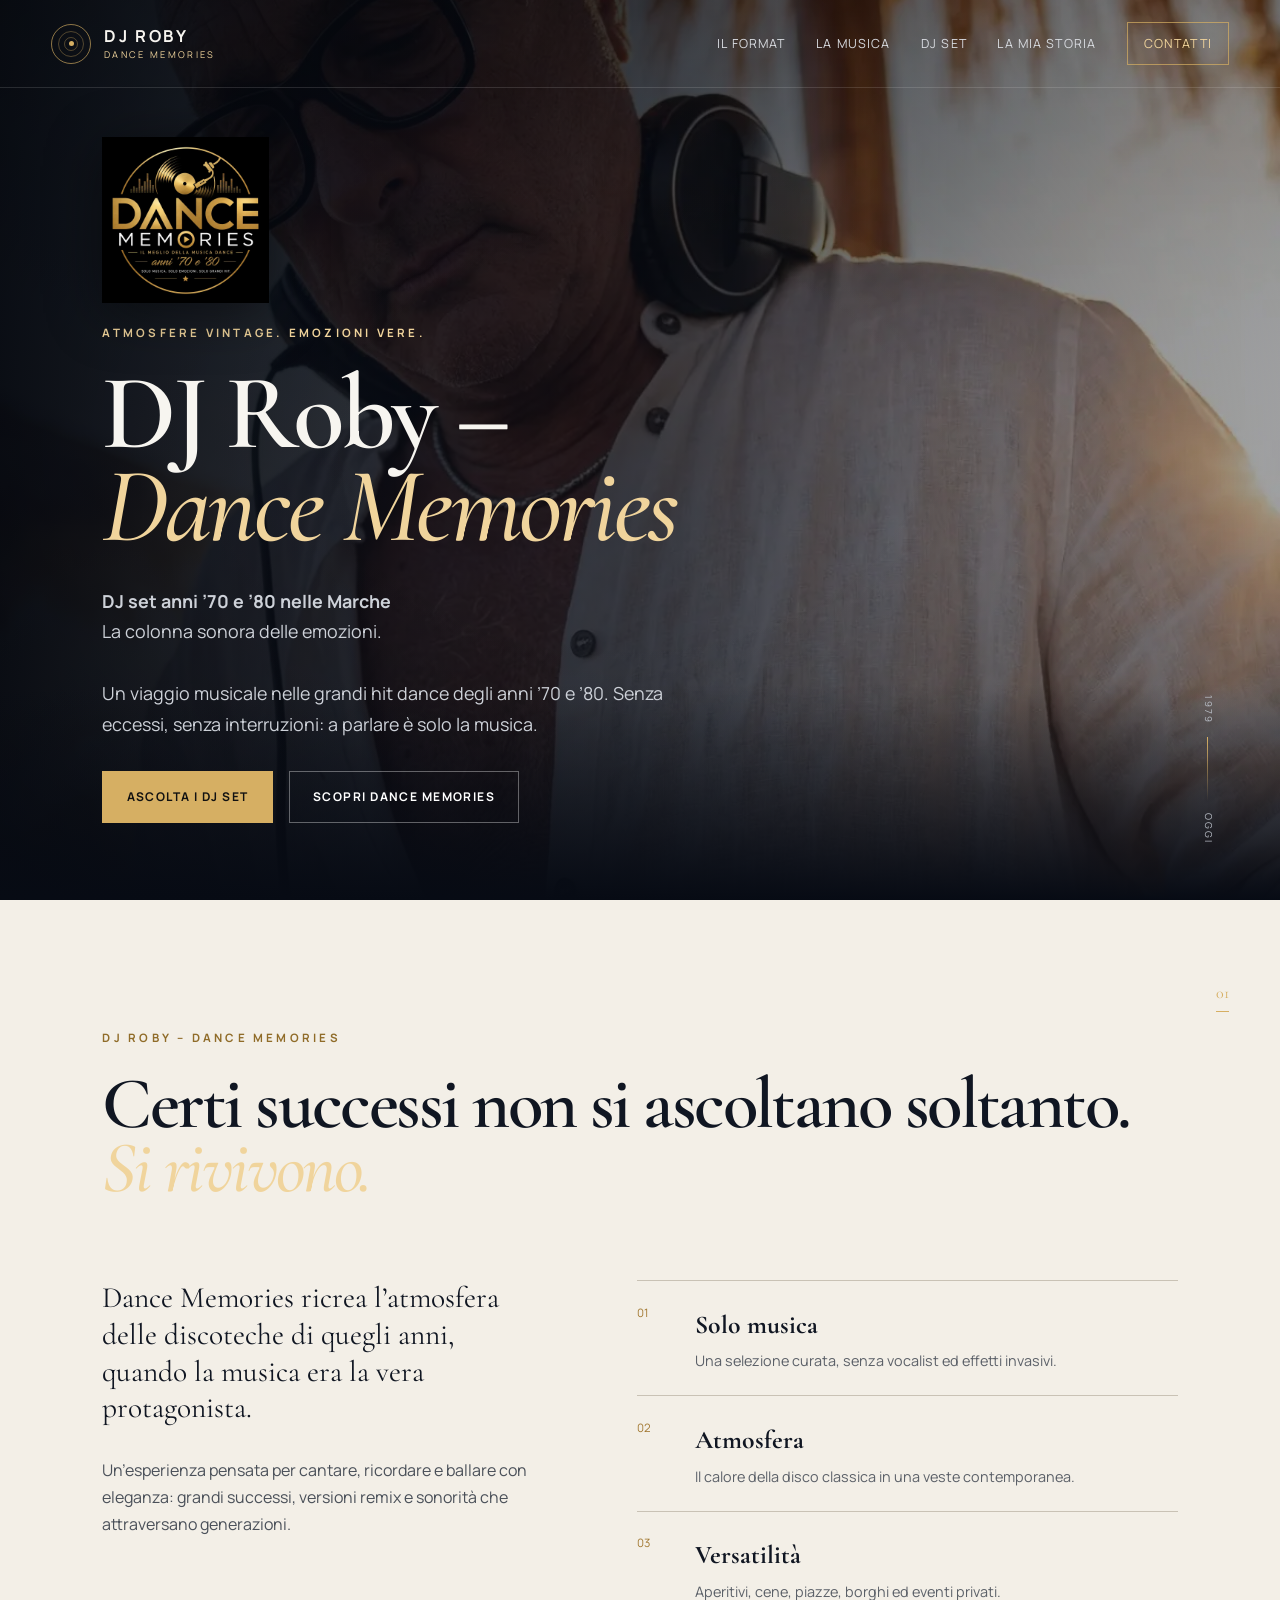
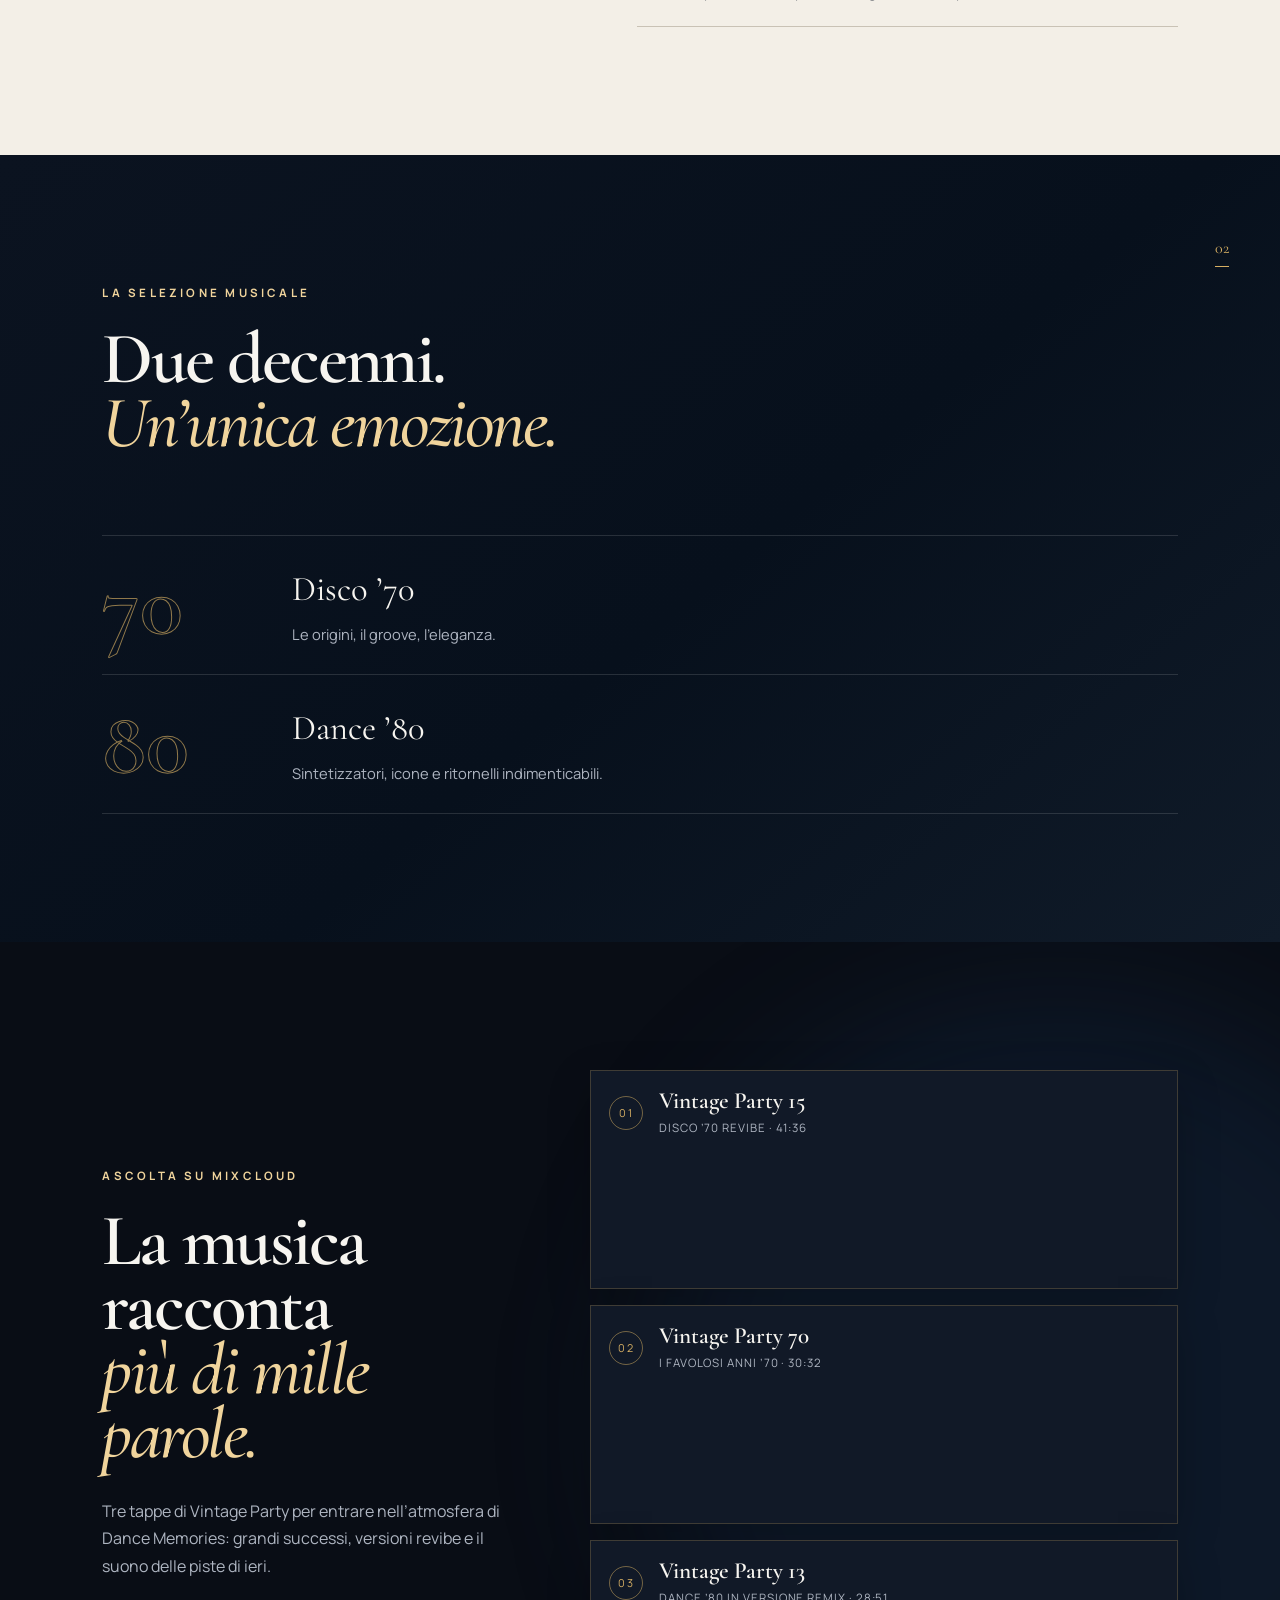
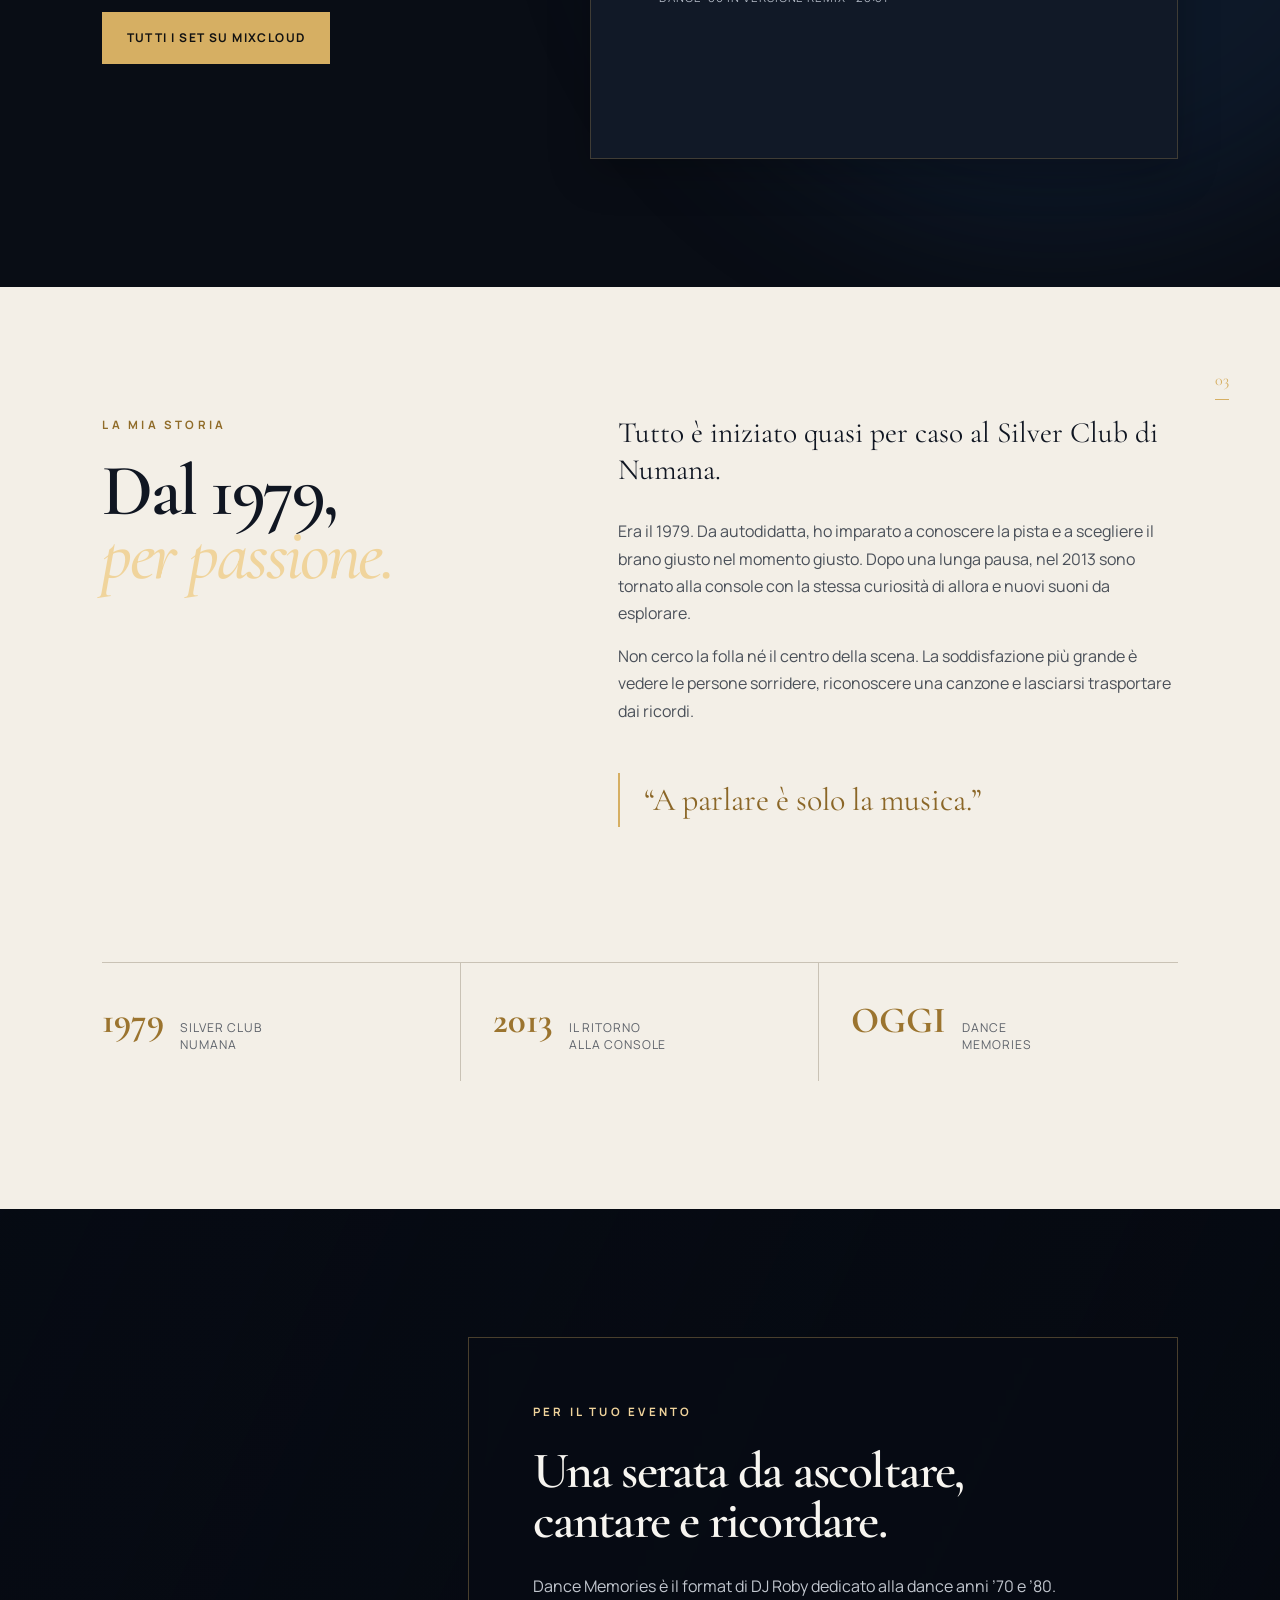
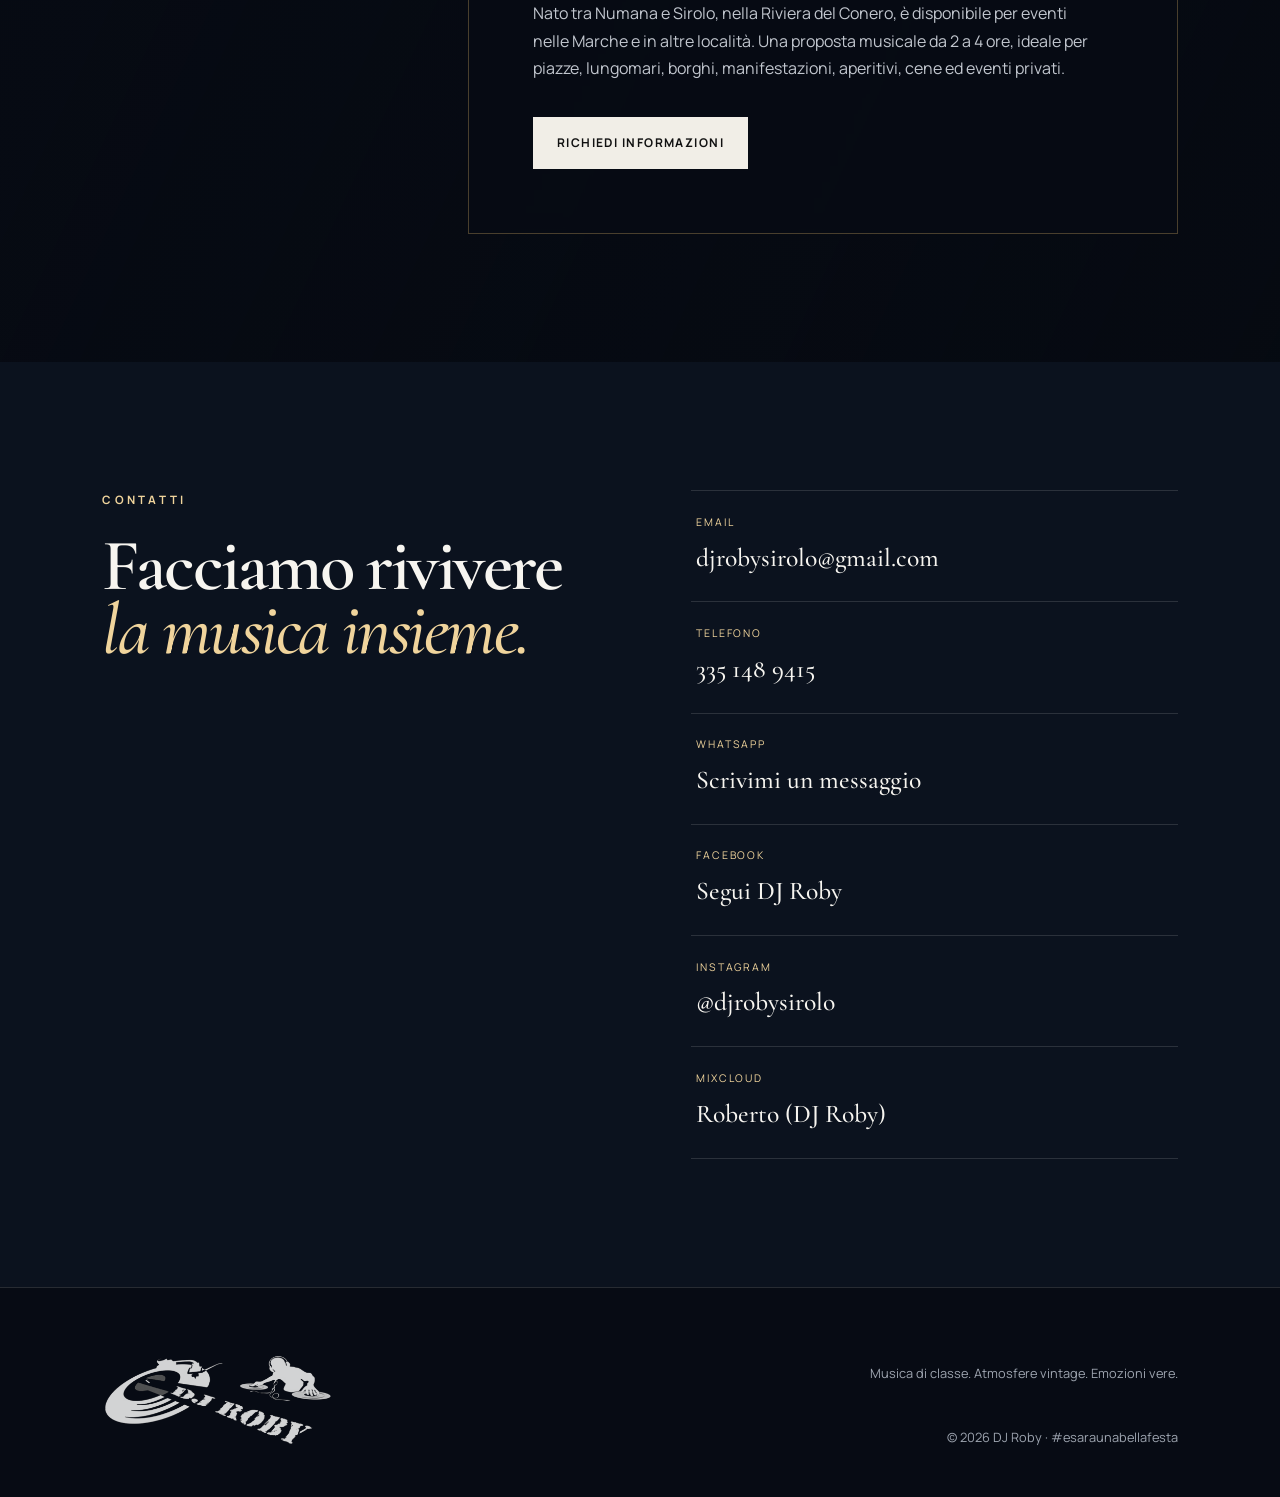
==== commit a6664b96: "Add files via upload" ====
--- a/index.html
+++ b/index.html
@@ -193,7 +193,7 @@
       <div class="events-panel reveal">
         <p class="eyebrow">PER IL TUO EVENTO</p>
         <h2>Una serata da ascoltare,<br>cantare e ricordare.</h2>
-        <p>Dance Memories è il format di DJ Roby dedicato alla dance anni ’70 e ’80 nelle Marche, disponibile per eventi a Numana, Sirolo e nella Riviera del Conero. Un format musicale da 2 a 4 ore, ideale per piazze, lungomari, borghi, manifestazioni estive, aperitivi, cene ed eventi privati.</p>
+        <p>Dance Memories è il format di DJ Roby dedicato alla dance anni ’70 e ’80. Nato tra Numana e Sirolo, nella Riviera del Conero, è disponibile per eventi nelle Marche e in altre località. Una proposta musicale da 2 a 4 ore, ideale per piazze, lungomari, borghi, manifestazioni, aperitivi, cene ed eventi privati.</p>
         <a class="button button-light" href="mailto:djrobysirolo@gmail.com?subject=Richiesta%20informazioni%20-%20Dance%20Memories">Richiedi informazioni</a>
       </div>
     </section>
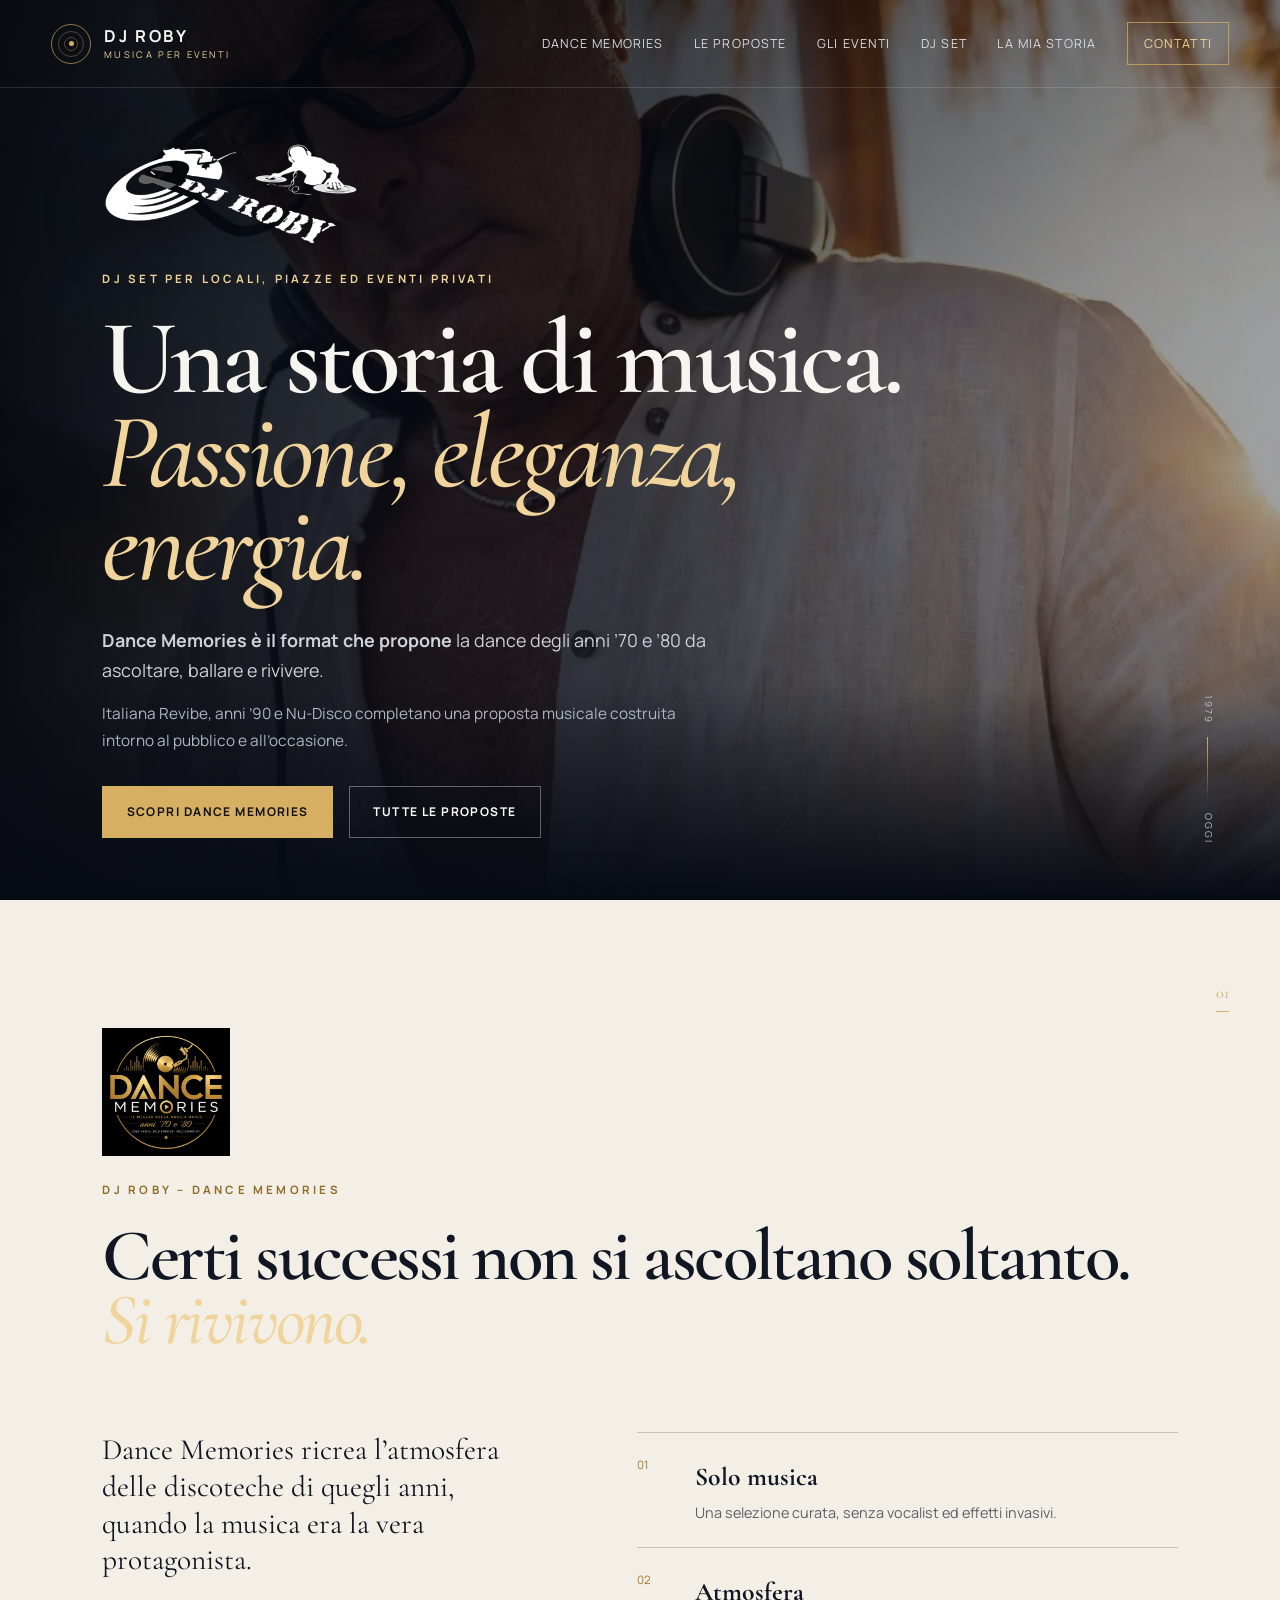
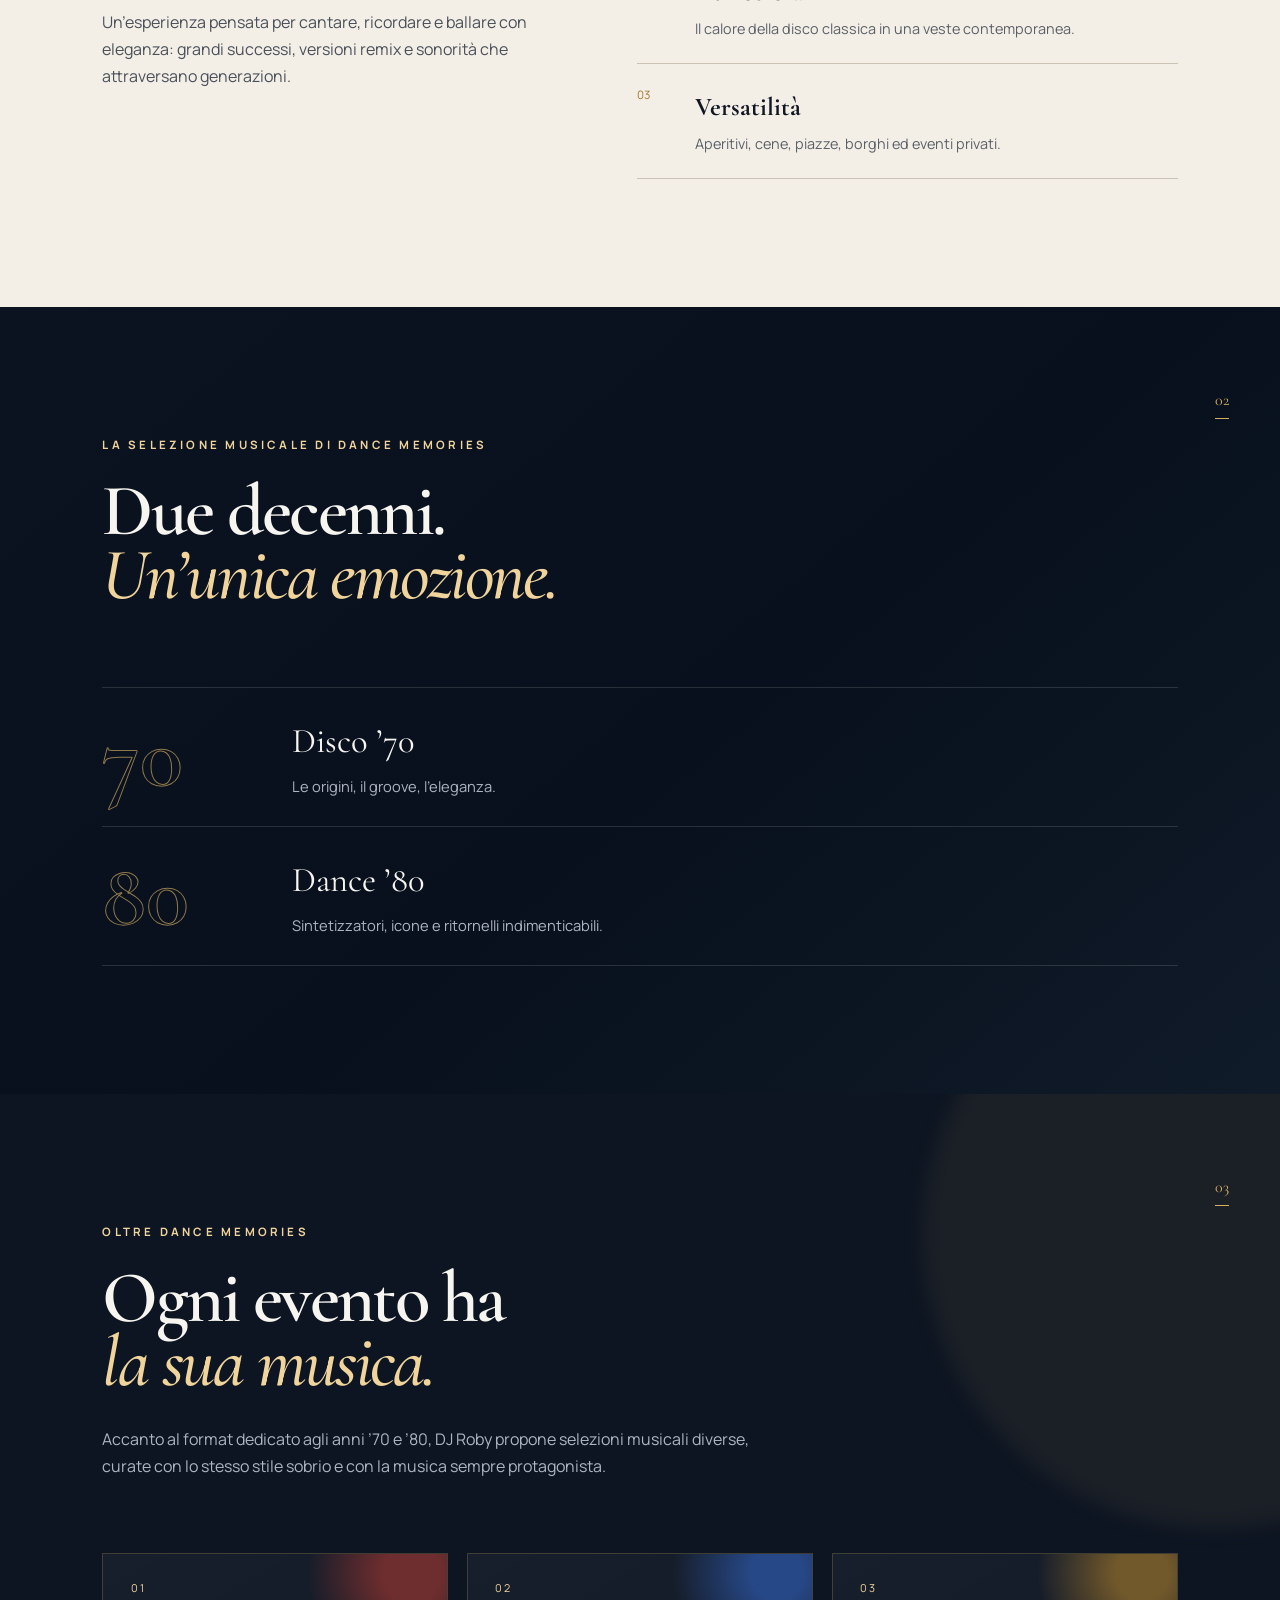
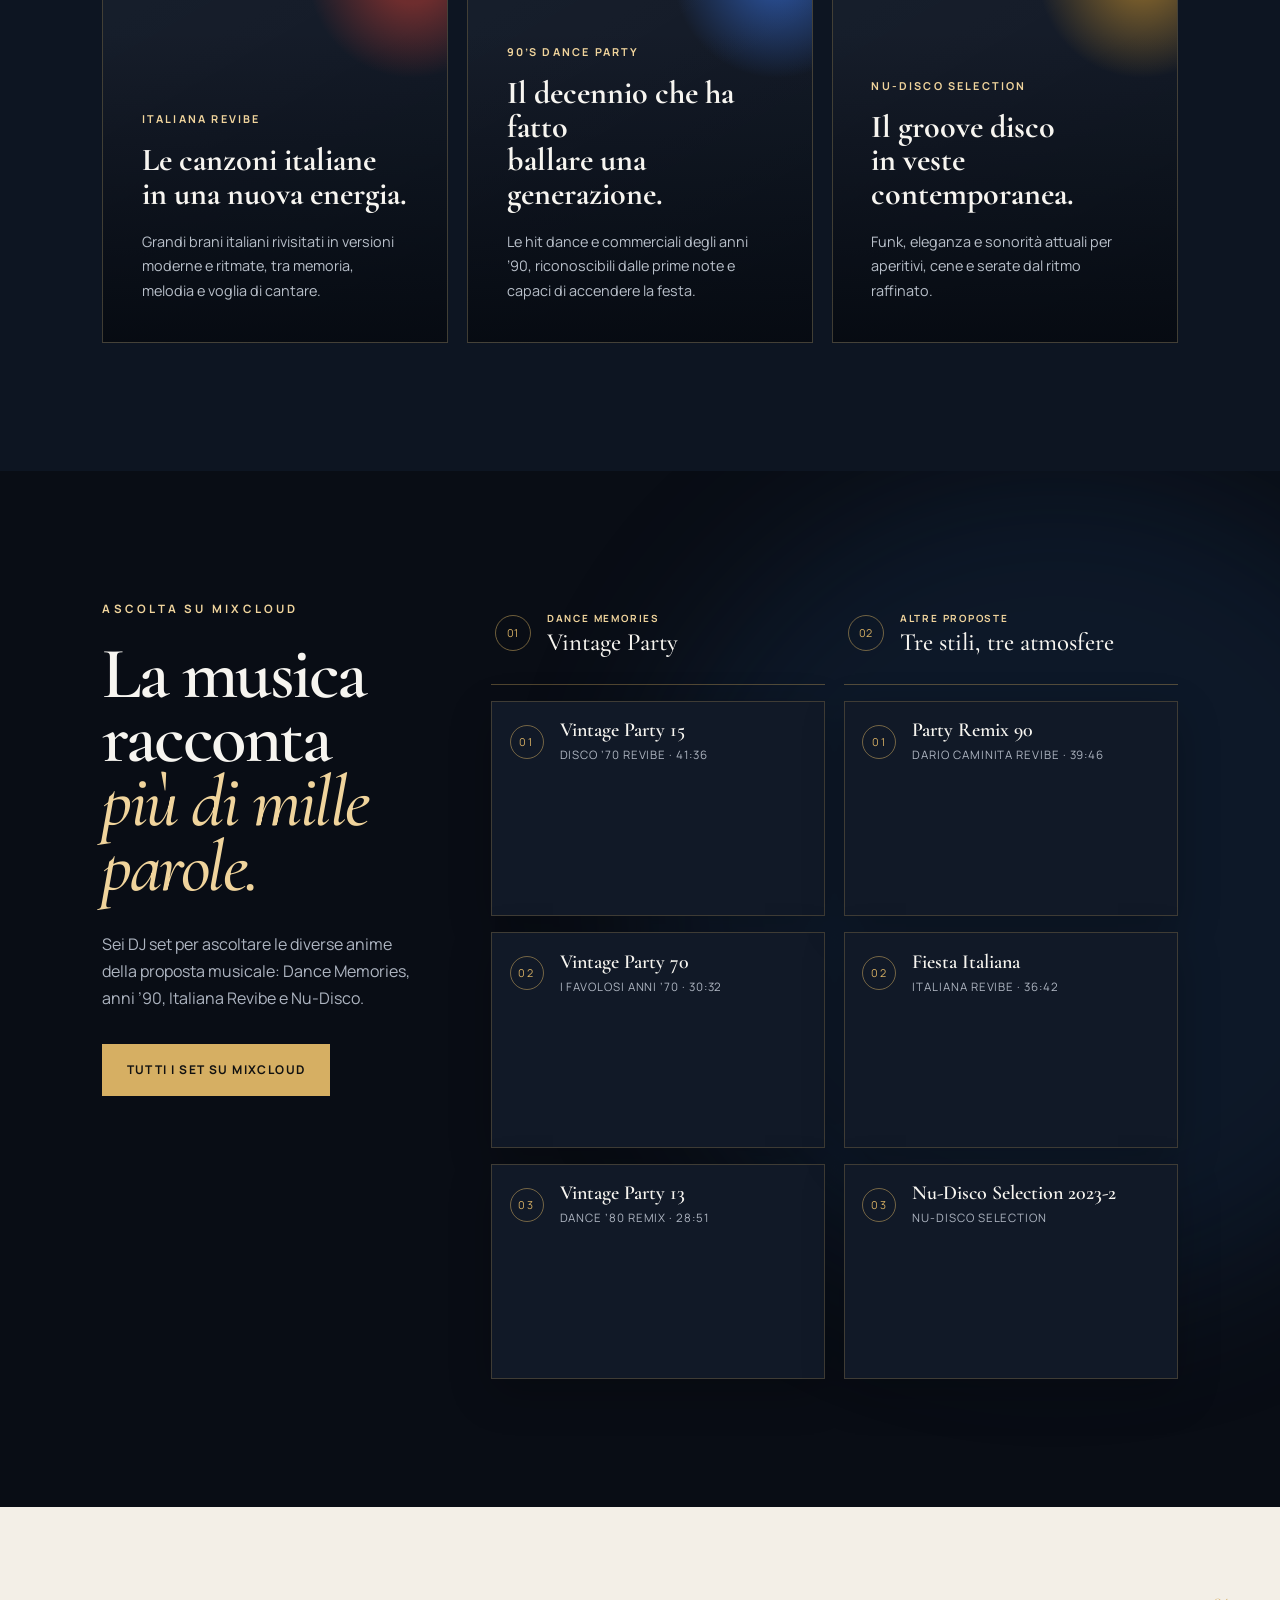
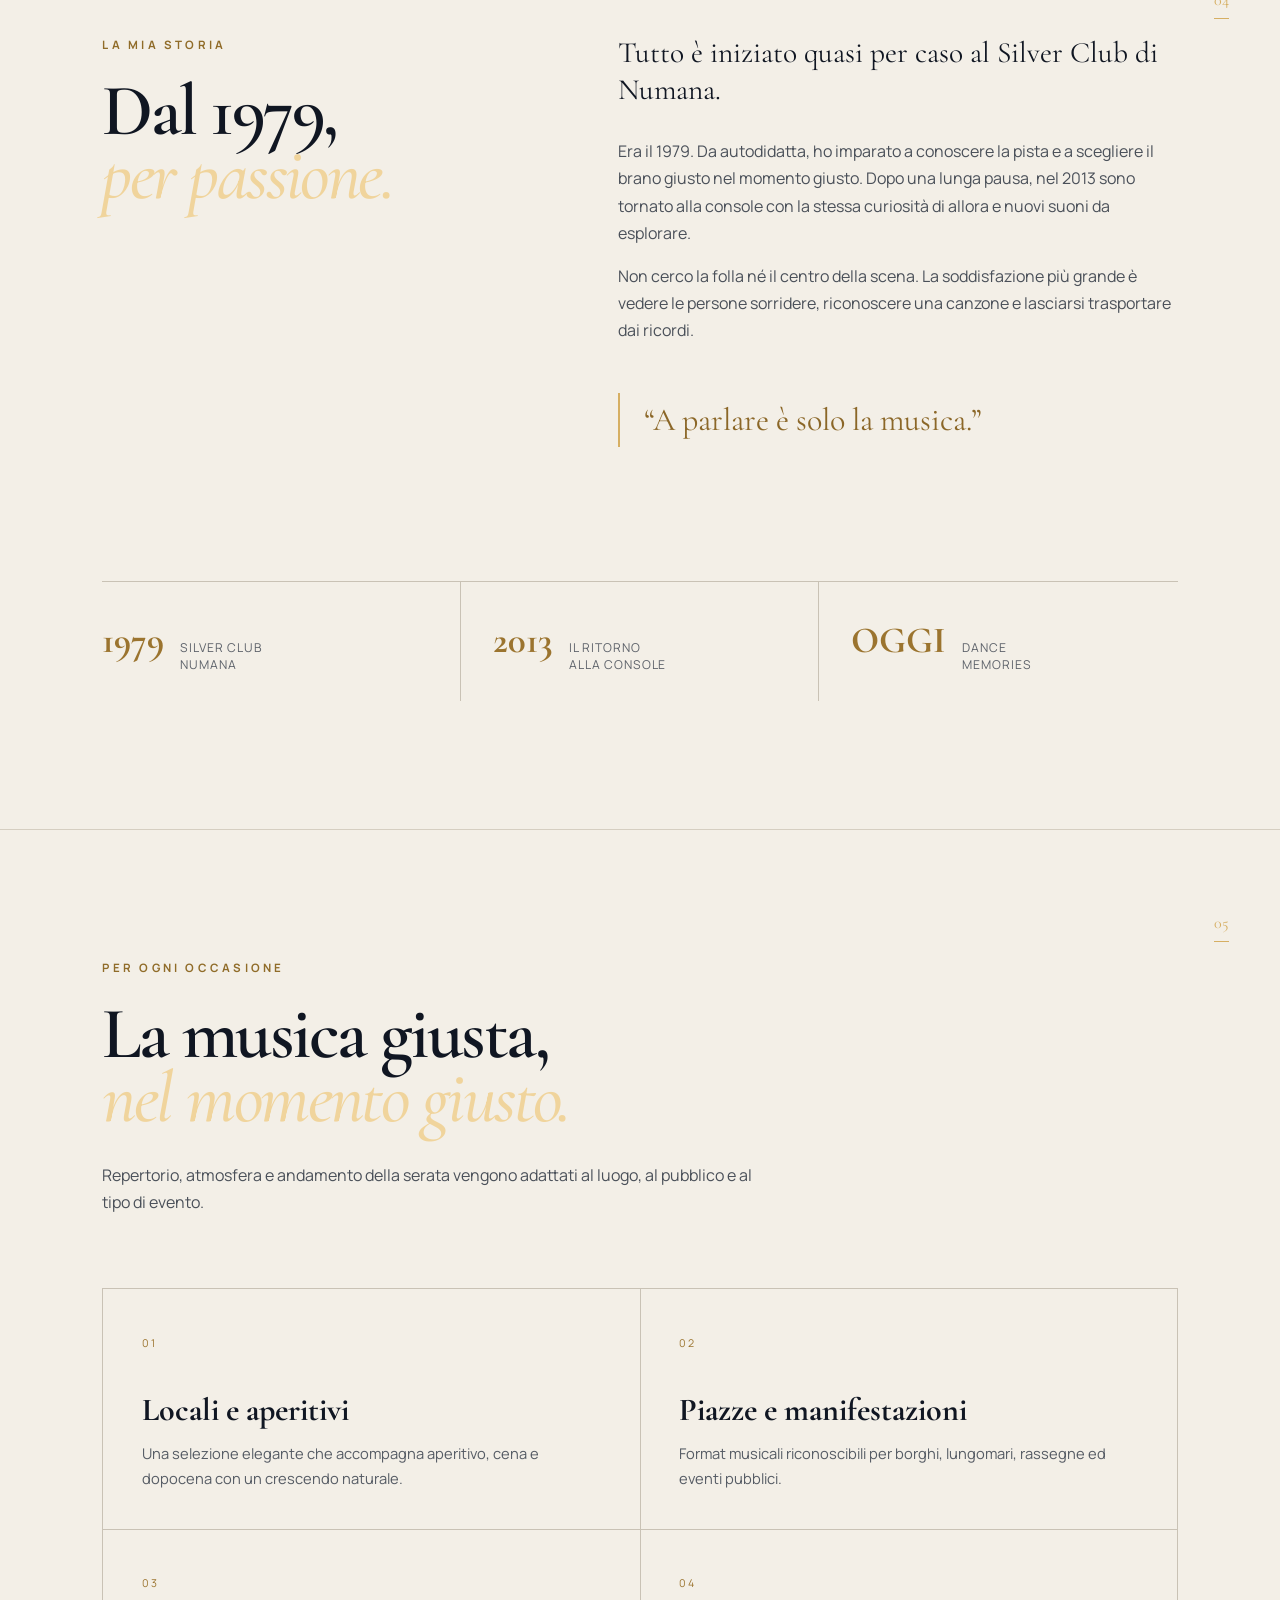
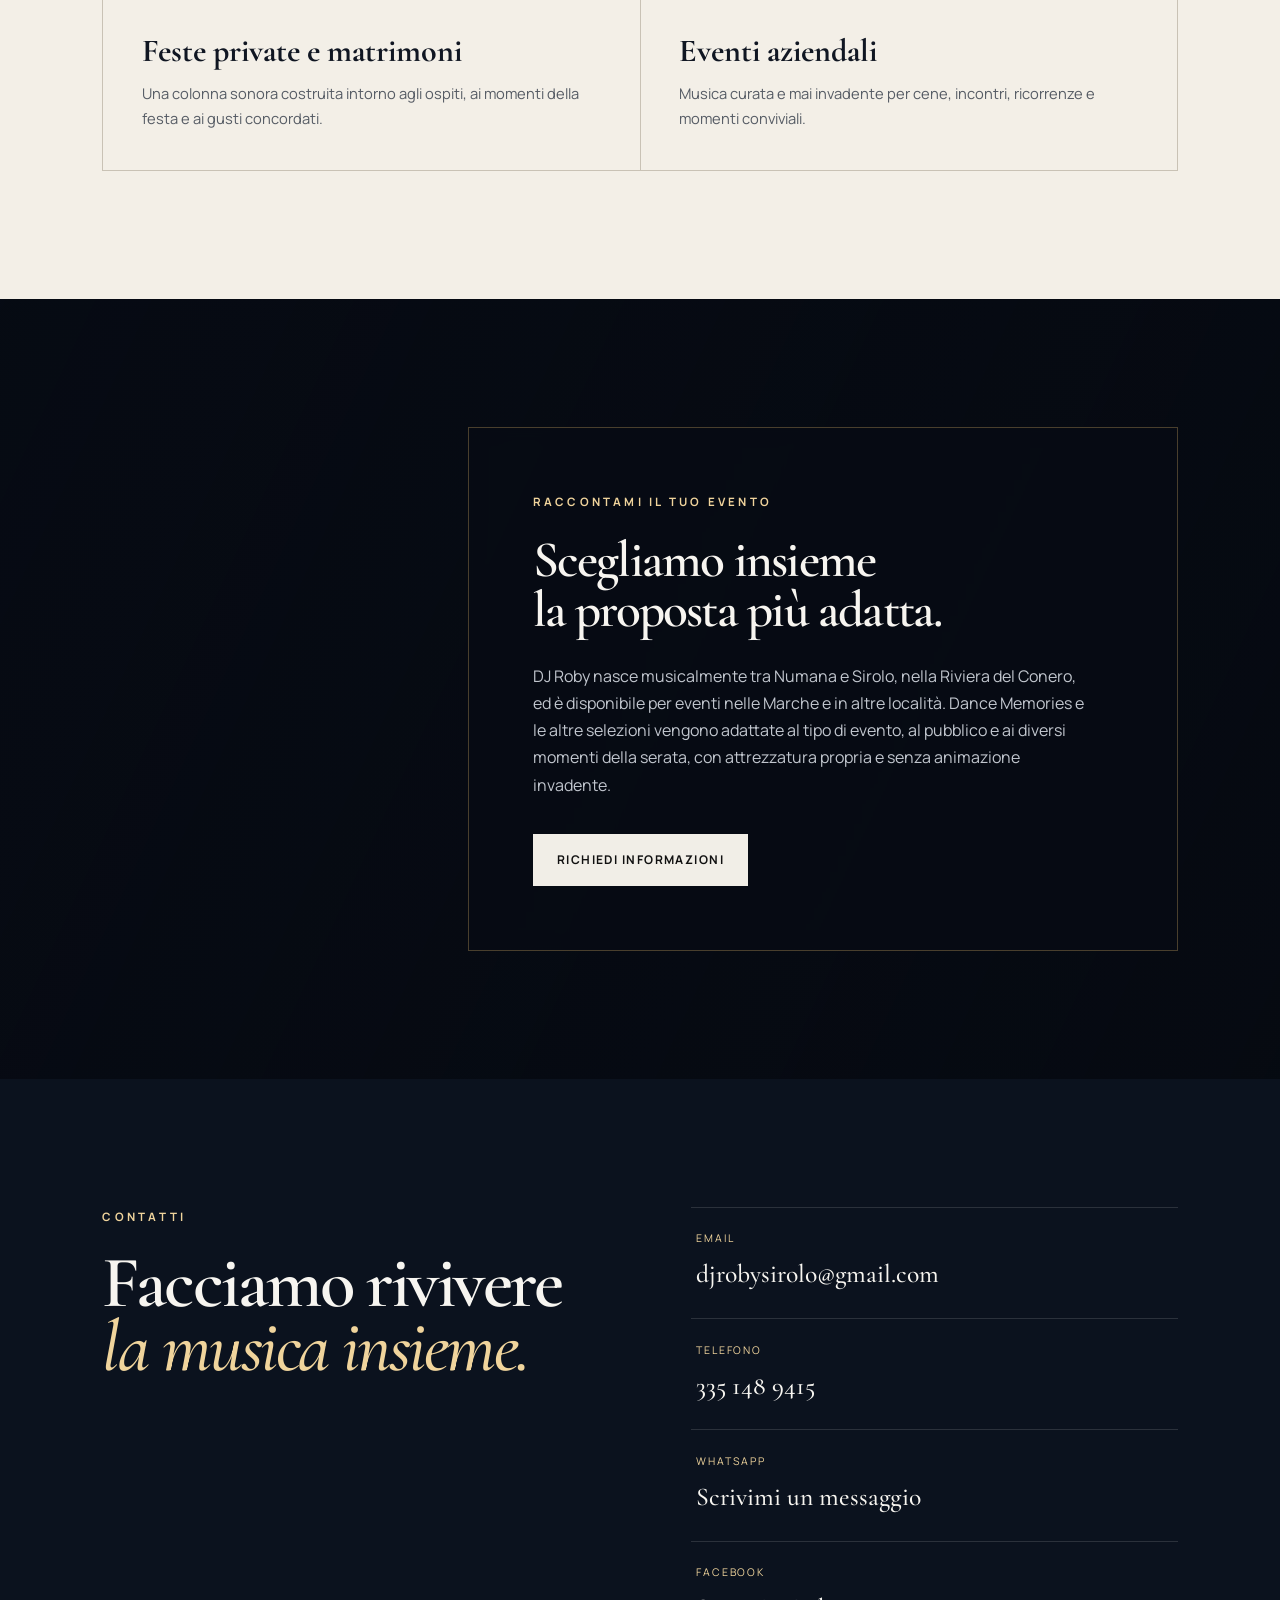
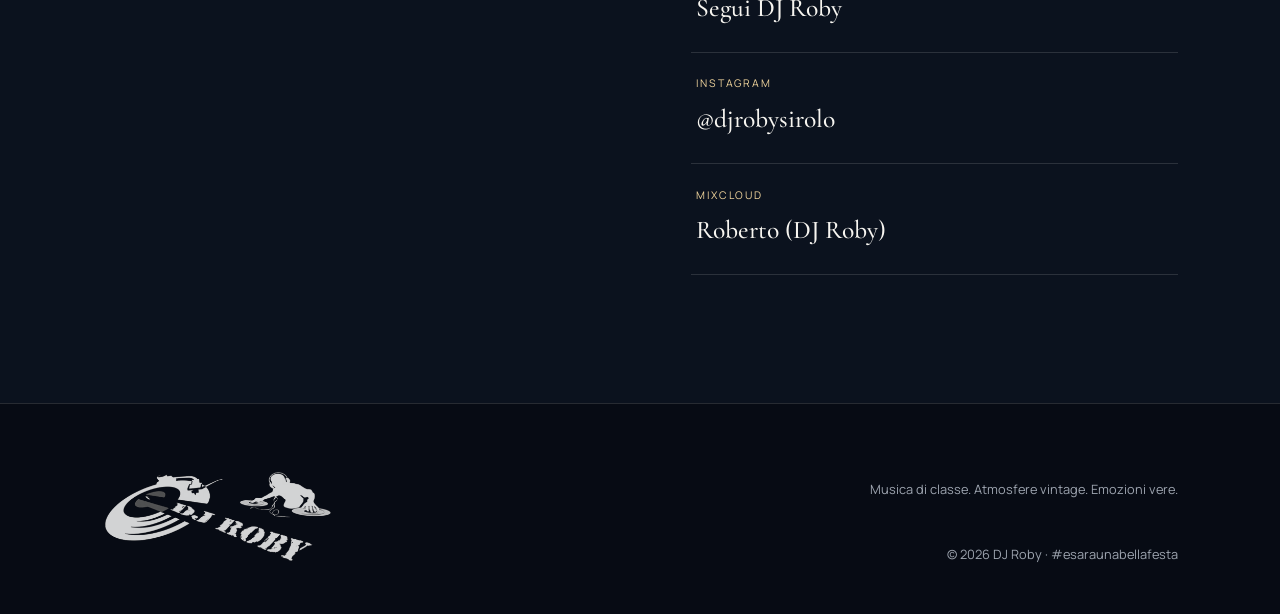
==== commit 64f71615: "Add files via upload Nuova vetrina completa DJ Roby" ====
--- a/index.html
+++ b/index.html
@@ -4,8 +4,8 @@
   <meta charset="utf-8">
   <meta name="viewport" content="width=device-width, initial-scale=1">
 
-  <title>DJ Roby – Dance Memories | DJ anni '70 e '80 nelle Marche</title>
-  <meta name="description" content="DJ Roby presenta Dance Memories: un viaggio nelle grandi hit dance anni '70 e '80. DJ set per piazze, borghi, aperitivi, cene ed eventi nelle Marche.">
+  <title>DJ Roby | Dance Memories e DJ set per eventi nelle Marche</title>
+  <meta name="description" content="DJ Roby propone Dance Memories, Italiana Revibe, anni '90 e Nu-Disco per locali, piazze, feste private, matrimoni ed eventi aziendali nelle Marche e in altre località.">
   <meta name="robots" content="index, follow, max-image-preview:large">
   <link rel="canonical" href="https://djrobysirolo.github.io/">
 
@@ -15,15 +15,15 @@
   <meta property="og:type" content="website">
   <meta property="og:locale" content="it_IT">
   <meta property="og:site_name" content="DJ Roby – Dance Memories">
-  <meta property="og:title" content="DJ Roby – Dance Memories | DJ anni '70 e '80 nelle Marche">
-  <meta property="og:description" content="Un viaggio musicale nelle grandi hit dance degli anni '70 e '80. Atmosfere vintage, emozioni vere, DJ set per eventi nelle Marche.">
+  <meta property="og:title" content="DJ Roby | Dance Memories e musica per eventi">
+  <meta property="og:description" content="Dance Memories e altre selezioni musicali per locali, piazze, feste private, matrimoni ed eventi aziendali.">
   <meta property="og:url" content="https://djrobysirolo.github.io/">
   <meta property="og:image" content="https://djrobysirolo.github.io/assets/logo-dance-memories.webp">
   <meta property="og:image:alt" content="DJ Roby – Dance Memories">
 
   <meta name="twitter:card" content="summary_large_image">
-  <meta name="twitter:title" content="DJ Roby – Dance Memories | DJ anni '70 e '80 nelle Marche">
-  <meta name="twitter:description" content="Dance Memories: le grandi hit dance degli anni '70 e '80 per piazze, borghi, aperitivi, cene ed eventi nelle Marche.">
+  <meta name="twitter:title" content="DJ Roby | Dance Memories e musica per eventi">
+  <meta name="twitter:description" content="Dance anni '70 e '80, Italiana Revibe, anni '90 e Nu-Disco per ogni tipo di evento.">
   <meta name="twitter:image" content="https://djrobysirolo.github.io/assets/logo-dance-memories.webp">
 
   <meta name="theme-color" content="#070b14">
@@ -45,7 +45,7 @@
         "url": "https://djrobysirolo.github.io/",
         "image": "https://djrobysirolo.github.io/assets/logo-dance-memories.webp",
         "jobTitle": "DJ",
-        "description": "DJ Roby – Dance Memories, format musicale dedicato alle grandi hit dance degli anni '70 e '80.",
+        "description": "DJ Roby propone Dance Memories e selezioni Italiana Revibe, anni '90 e Nu-Disco per locali, piazze ed eventi privati o aziendali.",
         "homeLocation": {
           "@type": "Place",
           "name": "Sirolo, Marche, Italia"
@@ -74,7 +74,7 @@
         "@type": "WebSite",
         "@id": "https://djrobysirolo.github.io/#website",
         "url": "https://djrobysirolo.github.io/",
-        "name": "DJ Roby – Dance Memories",
+        "name": "DJ Roby – Dance Memories e musica per eventi",
         "inLanguage": "it-IT",
         "publisher": {
           "@id": "https://djrobysirolo.github.io/#djroby"
@@ -89,14 +89,15 @@
   <header class="site-header" id="top">
     <a class="brand" href="#top" aria-label="DJ Roby – Dance Memories, home">
       <span class="brand-mark" aria-hidden="true"><span></span></span>
-      <span class="brand-copy"><strong>DJ ROBY</strong><small>DANCE MEMORIES</small></span>
+      <span class="brand-copy"><strong>DJ ROBY</strong><small>MUSICA PER EVENTI</small></span>
     </a>
     <button class="menu-toggle" type="button" aria-expanded="false" aria-controls="main-nav">
       <span></span><span></span><span></span><span class="sr-only">Apri menu</span>
     </button>
     <nav class="main-nav" id="main-nav" aria-label="Navigazione principale">
-      <a href="#format">Il format</a>
-      <a href="#musica">La musica</a>
+      <a href="#format">Dance Memories</a>
+      <a href="#proposte">Le proposte</a>
+      <a href="#eventi">Gli eventi</a>
       <a href="#ascolta">DJ set</a>
       <a href="#storia">La mia storia</a>
       <a class="nav-cta" href="#contatti">Contatti</a>
@@ -107,14 +108,14 @@
       <div class="hero-media" aria-hidden="true"></div>
       <div class="hero-vignette" aria-hidden="true"></div>
       <div class="hero-content reveal">
-        <img class="hero-logo" src="assets/logo-dance-memories.webp" alt="DJ Roby – Dance Memories">
-        <p class="eyebrow">Atmosfere vintage. Emozioni vere.</p>
-        <h1 id="hero-title">DJ Roby –<br><em>Dance Memories</em></h1>
-        <p class="hero-text"><strong>DJ set anni ’70 e ’80 nelle Marche</strong><br>La colonna sonora delle emozioni.</p>
-        <p class="hero-text">Un viaggio musicale nelle grandi hit dance degli anni ’70 e ’80. Senza eccessi, senza interruzioni: a parlare è solo la musica.</p>
+        <img class="hero-logo hero-logo-main" src="assets/logo-dj-roby.webp" alt="Logo ufficiale DJ Roby">
+        <p class="eyebrow">DJ set per locali, piazze ed eventi privati</p>
+        <h1 id="hero-title">Una storia di musica.<br><em>Passione, eleganza, energia.</em></h1>
+        <p class="hero-text"><strong>Dance Memories è il format che propone</strong> la dance degli anni ’70 e ’80 da ascoltare, ballare e rivivere.</p>
+        <p class="hero-text hero-text-secondary">Italiana Revibe, anni ’90 e Nu-Disco completano una proposta musicale costruita intorno al pubblico e all’occasione.</p>
         <div class="hero-actions">
-          <a class="button button-primary" href="#ascolta">Ascolta i DJ set</a>
-          <a class="button button-ghost" href="#format">Scopri Dance Memories</a>
+          <a class="button button-primary" href="#format">Scopri Dance Memories</a>
+          <a class="button button-ghost" href="#proposte">Tutte le proposte</a>
         </div>
       </div>
       <div class="hero-note" aria-hidden="true"><span>1979</span><i></i><span>OGGI</span></div>
@@ -122,6 +123,7 @@
     <section class="manifesto section" id="format">
       <div class="section-number" aria-hidden="true">01</div>
       <div class="section-heading reveal">
+        <img class="section-logo" src="assets/logo-dance-memories.webp" alt="Logo DJ Roby – Dance Memories">
         <p class="eyebrow">DJ ROBY – DANCE MEMORIES</p>
         <h2>Certi successi non si ascoltano soltanto.<br><em>Si rivivono.</em></h2>
       </div>
@@ -140,12 +142,40 @@
     <section class="music-section section" id="musica">
       <div class="section-number" aria-hidden="true">02</div>
       <div class="music-intro reveal">
-        <p class="eyebrow">LA SELEZIONE MUSICALE</p>
+        <p class="eyebrow">LA SELEZIONE MUSICALE DI DANCE MEMORIES</p>
         <h2>Due decenni.<br><em>Un’unica emozione.</em></h2>
       </div>
       <div class="eras" role="list">
         <article class="era reveal" role="listitem"><b>70</b><div><span>Disco ’70</span><p>Le origini, il groove, l’eleganza.</p></div></article>
         <article class="era reveal" role="listitem"><b>80</b><div><span>Dance ’80</span><p>Sintetizzatori, icone e ritornelli indimenticabili.</p></div></article>
+      </div>
+    </section>
+    <section class="offers section" id="proposte">
+      <div class="section-number" aria-hidden="true">03</div>
+      <div class="offers-heading reveal">
+        <p class="eyebrow">OLTRE DANCE MEMORIES</p>
+        <h2>Ogni evento ha<br><em>la sua musica.</em></h2>
+        <p>Accanto al format dedicato agli anni ’70 e ’80, DJ Roby propone selezioni musicali diverse, curate con lo stesso stile sobrio e con la musica sempre protagonista.</p>
+      </div>
+      <div class="offer-grid" role="list">
+        <article class="offer-card offer-card-italiana reveal" role="listitem">
+          <span>01</span>
+          <p class="offer-kicker">ITALIANA REVIBE</p>
+          <h3>Le canzoni italiane<br>in una nuova energia.</h3>
+          <p>Grandi brani italiani rivisitati in versioni moderne e ritmate, tra memoria, melodia e voglia di cantare.</p>
+        </article>
+        <article class="offer-card offer-card-90 reveal" role="listitem">
+          <span>02</span>
+          <p class="offer-kicker">90’S DANCE PARTY</p>
+          <h3>Il decennio che ha fatto<br>ballare una generazione.</h3>
+          <p>Le hit dance e commerciali degli anni ’90, riconoscibili dalle prime note e capaci di accendere la festa.</p>
+        </article>
+        <article class="offer-card offer-card-nudisco reveal" role="listitem">
+          <span>03</span>
+          <p class="offer-kicker">NU-DISCO SELECTION</p>
+          <h3>Il groove disco<br>in veste contemporanea.</h3>
+          <p>Funk, eleganza e sonorità attuali per aperitivi, cene e serate dal ritmo raffinato.</p>
+        </article>
       </div>
     </section>
     <section class="listen-section section" id="ascolta">
@@ -153,26 +183,44 @@
       <div class="listen-copy reveal">
         <p class="eyebrow">ASCOLTA SU MIXCLOUD</p>
         <h2>La musica racconta<br><em>più di mille parole.</em></h2>
-        <p>Tre tappe di Vintage Party per entrare nell’atmosfera di Dance Memories: grandi successi, versioni revibe e il suono delle piste di ieri.</p>
+        <p>Sei DJ set per ascoltare le diverse anime della proposta musicale: Dance Memories, anni ’90, Italiana Revibe e Nu-Disco.</p>
         <a class="button button-primary" href="https://www.mixcloud.com/roberto-aquinati/" target="_blank" rel="noopener">Tutti i set su Mixcloud</a>
       </div>
-      <div class="set-list reveal">
-        <article class="set-card">
-          <div class="set-meta"><span>01</span><div><h3>Vintage Party 15</h3><p>Disco ’70 revibe · 41:36</p></div></div>
-          <iframe title="DJ Roby – Vintage Party 15 su Mixcloud" loading="lazy" src="https://www.mixcloud.com/widget/iframe/?hide_cover=1&light=0&feed=%2Froberto-aquinati%2Fdj-roby-vintage-party-15%2F" allow="encrypted-media; fullscreen; autoplay; idle-detection; speaker-selection; web-share"></iframe>
-        </article>
-        <article class="set-card">
-          <div class="set-meta"><span>02</span><div><h3>Vintage Party 70</h3><p>I favolosi anni ’70 · 30:32</p></div></div>
-          <iframe title="DJ Roby – Vintage Party 70 su Mixcloud" loading="lazy" src="https://www.mixcloud.com/widget/iframe/?hide_cover=1&light=0&feed=%2Froberto-aquinati%2Fdj-roby-vintage-party-70%2F" allow="encrypted-media; fullscreen; autoplay; idle-detection; speaker-selection; web-share"></iframe>
-        </article>
-        <article class="set-card">
-          <div class="set-meta"><span>03</span><div><h3>Vintage Party 13</h3><p>Dance ’80 in versione remix · 28:51</p></div></div>
-          <iframe title="DJ Roby – Vintage Party 13 su Mixcloud" loading="lazy" src="https://www.mixcloud.com/widget/iframe/?hide_cover=1&light=0&feed=%2Froberto-aquinati%2Fdj-roby-disco-party-80-remix%2F" allow="encrypted-media; fullscreen; autoplay; idle-detection; speaker-selection; web-share"></iframe>
-        </article>
+      <div class="set-groups reveal">
+        <div class="set-group">
+          <div class="set-group-heading"><span>01</span><div><p>DANCE MEMORIES</p><h3>Vintage Party</h3></div></div>
+          <article class="set-card">
+            <div class="set-meta"><span>01</span><div><h3>Vintage Party 15</h3><p>Disco ’70 revibe · 41:36</p></div></div>
+            <iframe title="DJ Roby – Vintage Party 15 su Mixcloud" loading="lazy" src="https://www.mixcloud.com/widget/iframe/?hide_cover=1&light=0&feed=%2Froberto-aquinati%2Fdj-roby-vintage-party-15%2F" allow="encrypted-media; fullscreen; autoplay; idle-detection; speaker-selection; web-share"></iframe>
+          </article>
+          <article class="set-card">
+            <div class="set-meta"><span>02</span><div><h3>Vintage Party 70</h3><p>I favolosi anni ’70 · 30:32</p></div></div>
+            <iframe title="DJ Roby – Vintage Party 70 su Mixcloud" loading="lazy" src="https://www.mixcloud.com/widget/iframe/?hide_cover=1&light=0&feed=%2Froberto-aquinati%2Fdj-roby-vintage-party-70%2F" allow="encrypted-media; fullscreen; autoplay; idle-detection; speaker-selection; web-share"></iframe>
+          </article>
+          <article class="set-card">
+            <div class="set-meta"><span>03</span><div><h3>Vintage Party 13</h3><p>Dance ’80 remix · 28:51</p></div></div>
+            <iframe title="DJ Roby – Vintage Party 13 su Mixcloud" loading="lazy" src="https://www.mixcloud.com/widget/iframe/?hide_cover=1&light=0&feed=%2Froberto-aquinati%2Fdj-roby-disco-party-80-remix%2F" allow="encrypted-media; fullscreen; autoplay; idle-detection; speaker-selection; web-share"></iframe>
+          </article>
+        </div>
+        <div class="set-group">
+          <div class="set-group-heading"><span>02</span><div><p>ALTRE PROPOSTE</p><h3>Tre stili, tre atmosfere</h3></div></div>
+          <article class="set-card">
+            <div class="set-meta"><span>01</span><div><h3>Party Remix 90</h3><p>Dario Caminita Revibe · 39:46</p></div></div>
+            <iframe title="DJ Roby – Party Remix 90 su Mixcloud" loading="lazy" src="https://www.mixcloud.com/widget/iframe/?hide_cover=1&light=0&feed=%2Froberto-aquinati%2Fdj-roby-party-remix-90-dario-caminita-revibe%2F" allow="encrypted-media; fullscreen; autoplay; idle-detection; speaker-selection; web-share"></iframe>
+          </article>
+          <article class="set-card">
+            <div class="set-meta"><span>02</span><div><h3>Fiesta Italiana</h3><p>Italiana Revibe · 36:42</p></div></div>
+            <iframe title="DJ Roby – Fiesta Italiana su Mixcloud" loading="lazy" src="https://www.mixcloud.com/widget/iframe/?hide_cover=1&light=0&feed=%2Froberto-aquinati%2Fdj-roby-fiesta-italiana%2F" allow="encrypted-media; fullscreen; autoplay; idle-detection; speaker-selection; web-share"></iframe>
+          </article>
+          <article class="set-card">
+            <div class="set-meta"><span>03</span><div><h3>Nu-Disco Selection 2023-2</h3><p>Nu-Disco Selection</p></div></div>
+            <iframe title="DJ Roby – Nu-Disco Selection 2023-2 su Mixcloud" loading="lazy" src="https://www.mixcloud.com/widget/iframe/?hide_cover=1&light=0&feed=%2Froberto-aquinati%2Fnu-disco-selection-2023-2%2F" allow="encrypted-media; fullscreen; autoplay; idle-detection; speaker-selection; web-share"></iframe>
+          </article>
+        </div>
       </div>
     </section>
     <section class="story section" id="storia">
-      <div class="section-number" aria-hidden="true">03</div>
+      <div class="section-number" aria-hidden="true">04</div>
       <div class="story-title reveal">
         <p class="eyebrow">LA MIA STORIA</p>
         <h2>Dal 1979,<br><em>per passione.</em></h2>
@@ -189,11 +237,25 @@
         <div><strong>OGGI</strong><span>Dance<br>Memories</span></div>
       </div>
     </section>
+    <section class="event-types section" id="eventi">
+      <div class="section-number" aria-hidden="true">05</div>
+      <div class="event-types-heading reveal">
+        <p class="eyebrow">PER OGNI OCCASIONE</p>
+        <h2>La musica giusta,<br><em>nel momento giusto.</em></h2>
+        <p>Repertorio, atmosfera e andamento della serata vengono adattati al luogo, al pubblico e al tipo di evento.</p>
+      </div>
+      <div class="event-grid" role="list">
+        <article class="event-card reveal" role="listitem"><span>01</span><h3>Locali e aperitivi</h3><p>Una selezione elegante che accompagna aperitivo, cena e dopocena con un crescendo naturale.</p></article>
+        <article class="event-card reveal" role="listitem"><span>02</span><h3>Piazze e manifestazioni</h3><p>Format musicali riconoscibili per borghi, lungomari, rassegne ed eventi pubblici.</p></article>
+        <article class="event-card reveal" role="listitem"><span>03</span><h3>Feste private e matrimoni</h3><p>Una colonna sonora costruita intorno agli ospiti, ai momenti della festa e ai gusti concordati.</p></article>
+        <article class="event-card reveal" role="listitem"><span>04</span><h3>Eventi aziendali</h3><p>Musica curata e mai invadente per cene, incontri, ricorrenze e momenti conviviali.</p></article>
+      </div>
+    </section>
     <section class="events section">
       <div class="events-panel reveal">
-        <p class="eyebrow">PER IL TUO EVENTO</p>
-        <h2>Una serata da ascoltare,<br>cantare e ricordare.</h2>
-        <p>Dance Memories è il format di DJ Roby dedicato alla dance anni ’70 e ’80. Nato tra Numana e Sirolo, nella Riviera del Conero, è disponibile per eventi nelle Marche e in altre località. Una proposta musicale da 2 a 4 ore, ideale per piazze, lungomari, borghi, manifestazioni, aperitivi, cene ed eventi privati.</p>
+        <p class="eyebrow">RACCONTAMI IL TUO EVENTO</p>
+        <h2>Scegliamo insieme<br>la proposta più adatta.</h2>
+        <p>DJ Roby nasce musicalmente tra Numana e Sirolo, nella Riviera del Conero, ed è disponibile per eventi nelle Marche e in altre località. Dance Memories e le altre selezioni vengono adattate al tipo di evento, al pubblico e ai diversi momenti della serata, con attrezzatura propria e senza animazione invadente.</p>
         <a class="button button-light" href="mailto:djrobysirolo@gmail.com?subject=Richiesta%20informazioni%20-%20Dance%20Memories">Richiedi informazioni</a>
       </div>
     </section>
--- a/assets/style.css
+++ b/assets/style.css
@@ -26,3 +26,51 @@
 .footer-logo{display:block;width:100%;height:auto;filter:grayscale(1) invert(1);opacity:.82}
 @media(max-width:850px){.listen-section{grid-template-columns:1fr}.hero-media{background-position:59% 24%}.hero-logo{width:125px}.footer-logo-link{grid-row:auto;margin-bottom:1rem}}
 @media(max-width:520px){.hero-media{background-position:60% 18%}.hero-logo{width:105px}.set-card{padding:.8rem}.set-meta h3{font-size:1.25rem}}
+
+/* DJ Roby — vetrina completa */
+.section-logo{display:block;width:clamp(100px,10vw,145px);height:auto;margin:0 0 1.5rem}
+.hero-logo-main{width:clamp(185px,20vw,300px);filter:grayscale(1) invert(1) drop-shadow(0 10px 28px rgba(0,0,0,.55))}
+.hero-text+.hero-text{margin-top:-1rem}
+.hero-text-secondary{font-size:clamp(.92rem,1.2vw,1.03rem);color:#aeb5c1}
+
+.offers{background:#0d1522;overflow:hidden}
+.offers:before{content:"";position:absolute;width:46vw;aspect-ratio:1;border-radius:50%;right:-18vw;top:-12vw;background:rgba(214,175,99,.07);filter:blur(10px)}
+.offers-heading{position:relative;max-width:850px}
+.offers-heading>p:not(.eyebrow){color:var(--muted);max-width:690px;margin:2rem 0 0}
+.offer-grid{position:relative;display:grid;grid-template-columns:repeat(3,1fr);gap:1.2rem;margin-top:4.5rem}
+.offer-card{position:relative;min-height:390px;padding:clamp(1.7rem,3vw,2.6rem);border:1px solid rgba(214,175,99,.24);background:linear-gradient(150deg,rgba(255,255,255,.045),rgba(255,255,255,.012));display:flex;flex-direction:column;justify-content:flex-end;overflow:hidden}
+.offer-card:before{content:"";position:absolute;inset:0;background:linear-gradient(180deg,transparent 20%,rgba(6,10,17,.94) 100%);z-index:0}
+.offer-card:after{content:"";position:absolute;width:210px;aspect-ratio:1;border-radius:50%;top:-85px;right:-70px;opacity:.55}
+.offer-card>*{position:relative;z-index:1}
+.offer-card>span{position:absolute;top:1.6rem;left:1.7rem;font-size:.68rem;letter-spacing:.18em;color:var(--gold-2)}
+.offer-card-italiana:after{background:radial-gradient(circle,#b63b32 0 20%,rgba(182,59,50,.1) 65%,transparent 70%)}
+.offer-card-90:after{background:radial-gradient(circle,#356bd1 0 18%,rgba(53,107,209,.1) 65%,transparent 70%)}
+.offer-card-nudisco:after{background:radial-gradient(circle,#bd8a2d 0 18%,rgba(189,138,45,.1) 65%,transparent 70%)}
+.offer-kicker{margin:0 0 .9rem;color:var(--gold-2);font-size:.68rem;font-weight:700;letter-spacing:.2em}
+.offer-card h3{font-family:var(--serif);font-size:clamp(1.8rem,2.5vw,2.45rem);line-height:1.05;margin:0 0 1.2rem}
+.offer-card>p:last-child{color:#b9c0ca;font-size:.9rem;margin:0}
+
+.event-types{background:var(--paper);color:#101622;border-top:1px solid #d5cec1}
+.event-types .eyebrow{color:#906c29}
+.event-types-heading{max-width:850px}
+.event-types-heading>p:not(.eyebrow){color:#4a5059;max-width:660px;margin:2rem 0 0}
+.event-grid{display:grid;grid-template-columns:repeat(2,1fr);margin-top:4.5rem;border-top:1px solid #c9c2b5;border-left:1px solid #c9c2b5}
+.event-card{position:relative;padding:clamp(1.7rem,3vw,3rem);border-right:1px solid #c9c2b5;border-bottom:1px solid #c9c2b5;min-height:240px}
+.event-card>span{font-size:.67rem;color:#9b742f;letter-spacing:.17em}
+.event-card h3{font-family:var(--serif);font-size:clamp(1.75rem,2.5vw,2.35rem);line-height:1.08;margin:2.4rem 0 .8rem}
+.event-card p{color:#555b64;font-size:.92rem;max-width:480px;margin:0}
+
+@media(max-width:850px){.hero-logo-main{width:210px}.offer-grid{grid-template-columns:1fr}.offer-card{min-height:320px}}
+@media(max-width:520px){.hero-logo-main{width:185px}.event-grid{grid-template-columns:1fr}}
+
+.listen-section{grid-template-columns:.62fr 1.38fr;align-items:start}
+.set-groups{position:relative;z-index:2;display:grid;grid-template-columns:repeat(2,minmax(0,1fr));gap:1.2rem}
+.set-group{display:grid;gap:1rem;align-content:start}
+.set-group-heading{min-height:86px;display:flex;align-items:center;gap:1rem;padding:0 .25rem 1rem;border-bottom:1px solid rgba(214,175,99,.35)}
+.set-group-heading>span{width:36px;height:36px;flex:0 0 36px;border:1px solid rgba(214,175,99,.5);border-radius:50%;display:grid;place-items:center;color:var(--gold);font-size:.68rem}
+.set-group-heading p{margin:0;color:var(--gold-2);font-size:.62rem;font-weight:700;letter-spacing:.18em}
+.set-group-heading h3{margin:.15rem 0 0;font-family:var(--serif);font-size:1.55rem;font-weight:500;line-height:1.1}
+.set-groups .set-card{height:100%}
+.set-groups .set-meta h3{font-size:1.25rem}
+@media(max-width:1120px){.listen-section{grid-template-columns:1fr}.set-groups{grid-template-columns:repeat(2,minmax(0,1fr))}}
+@media(max-width:700px){.set-groups{grid-template-columns:1fr}.set-group+.set-group{margin-top:2rem}}
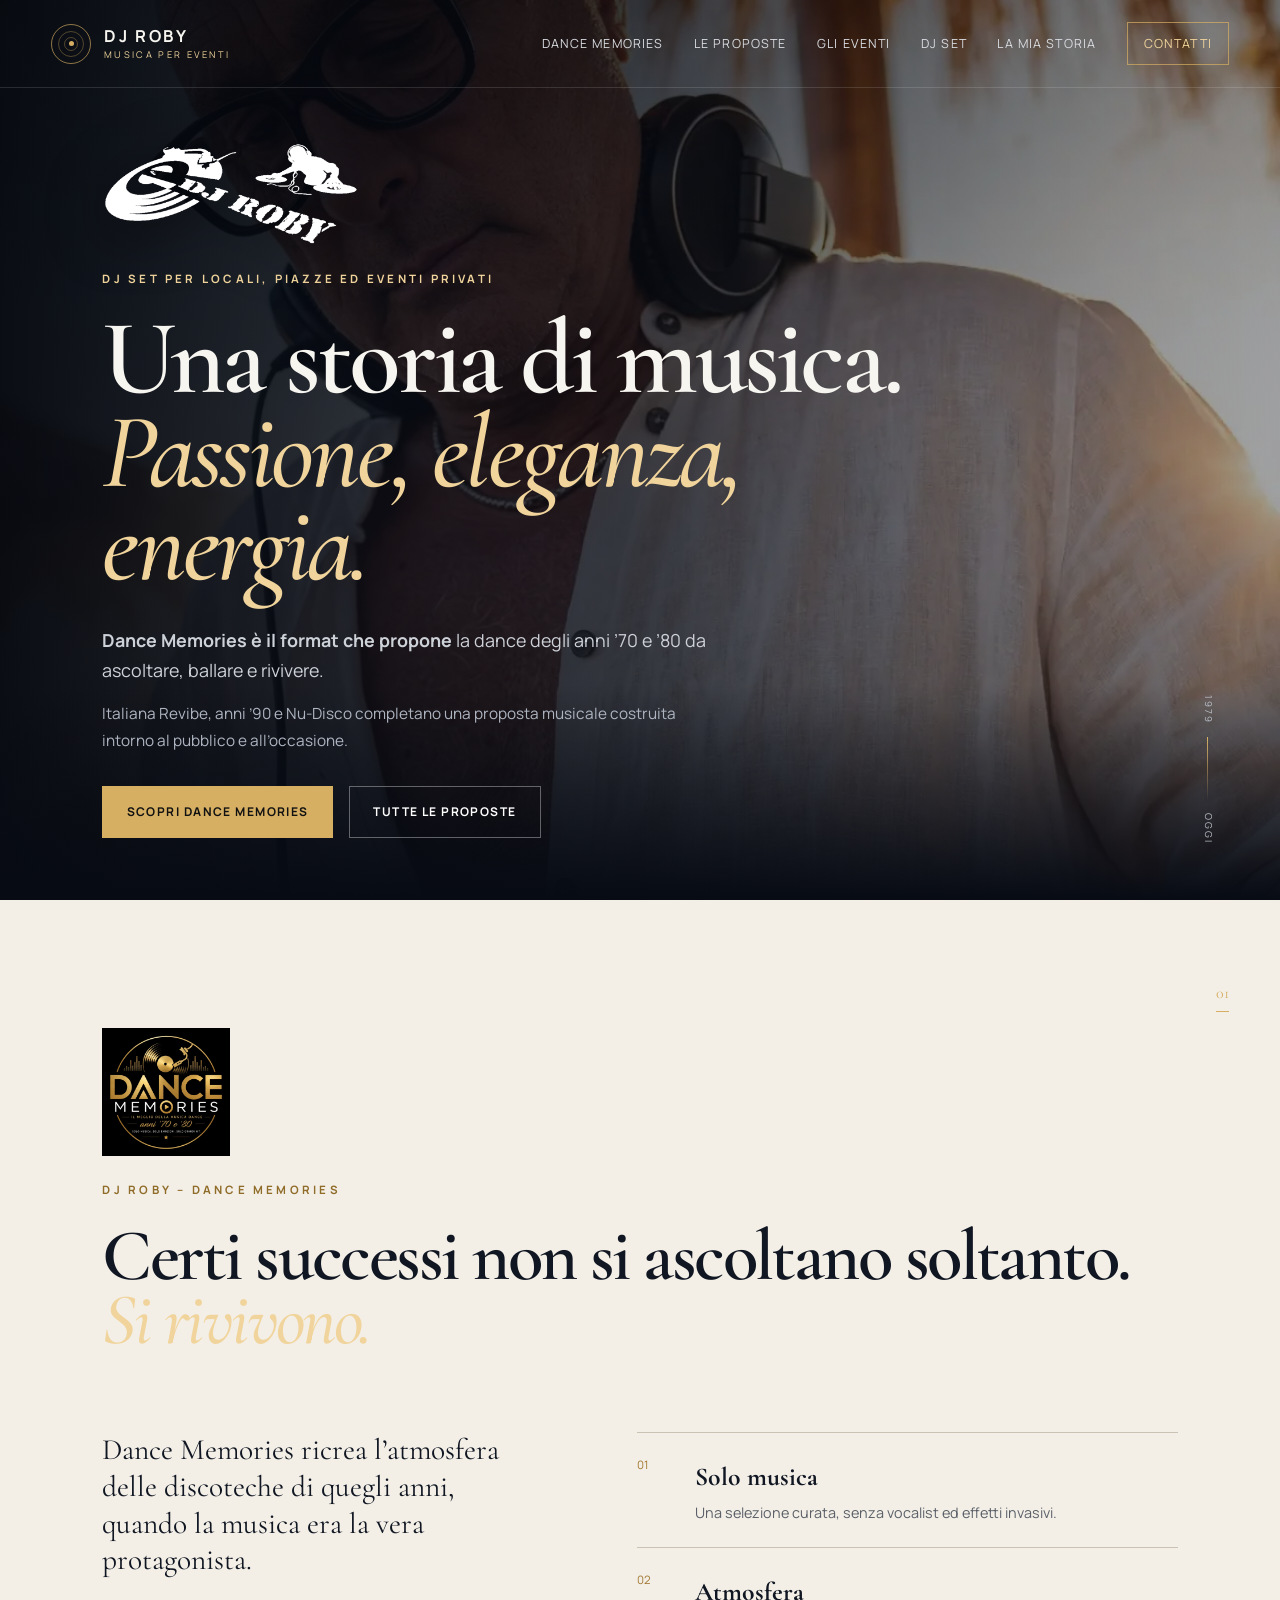
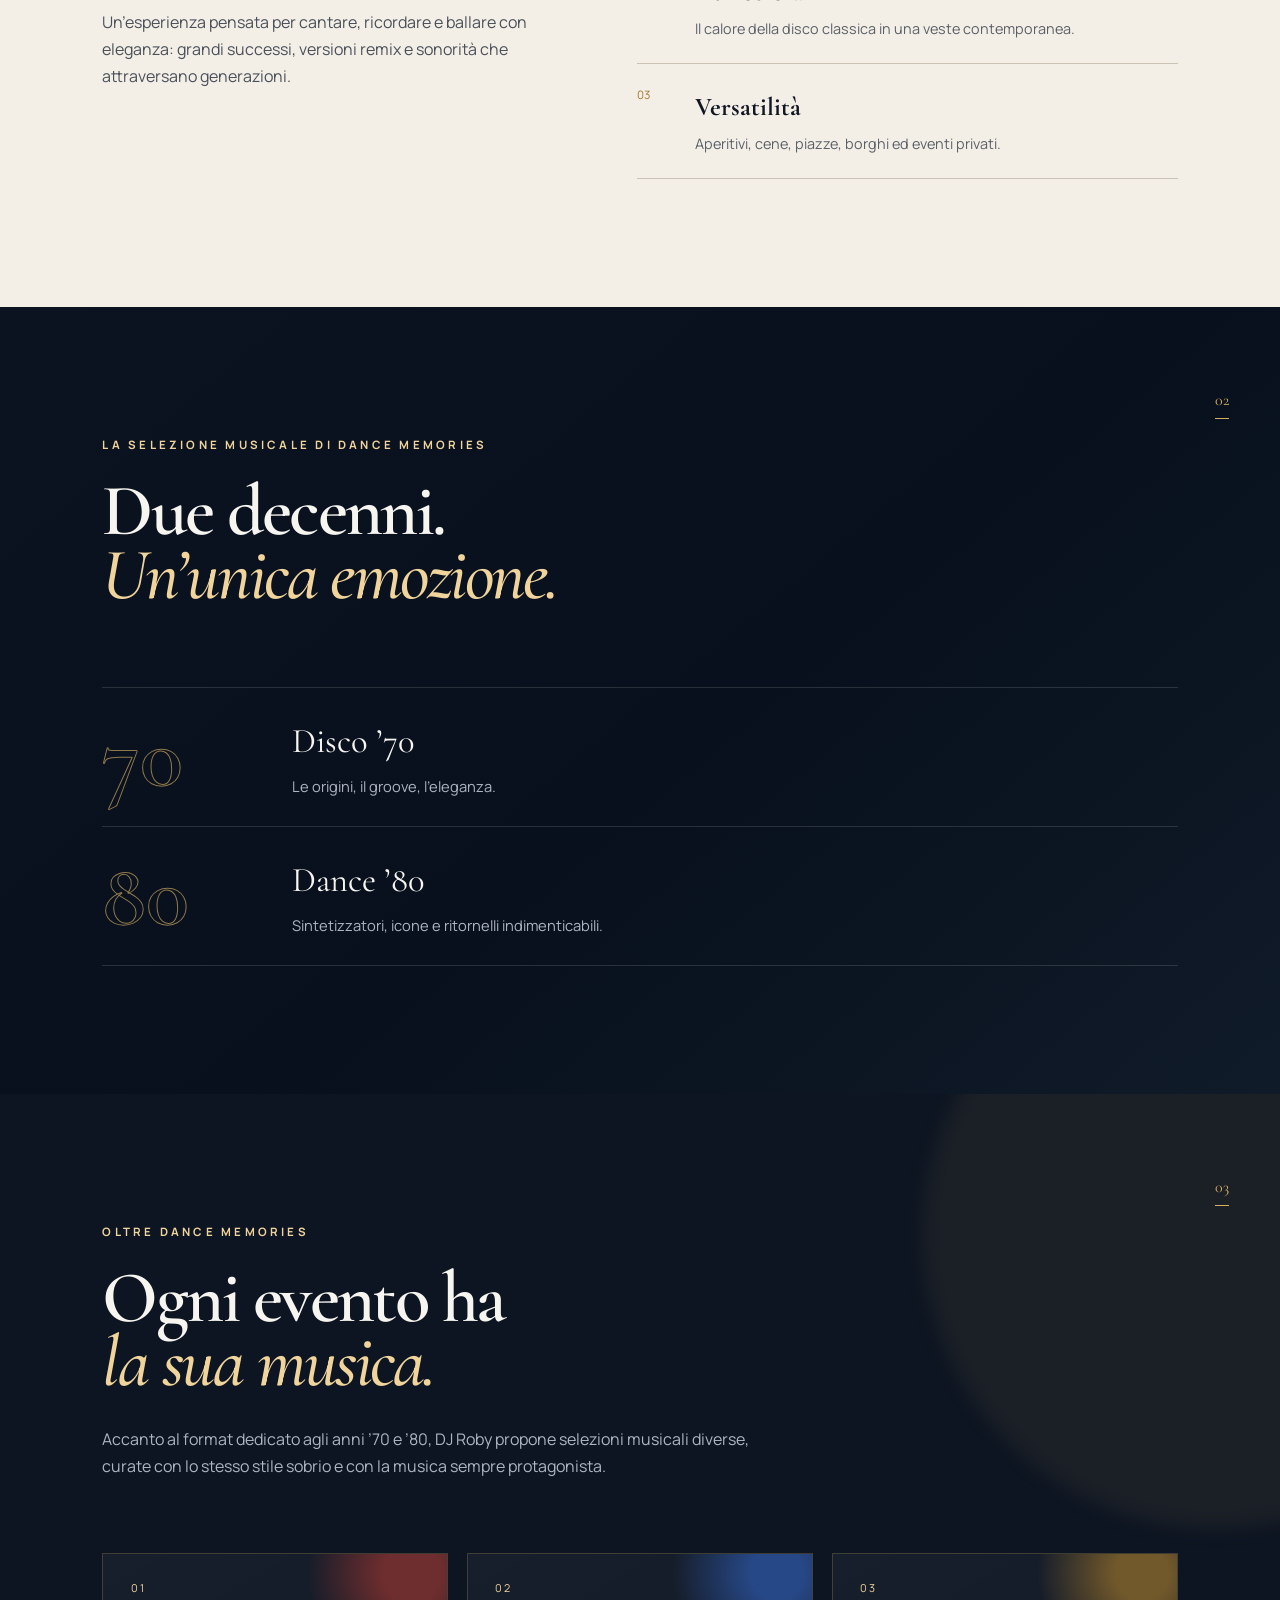
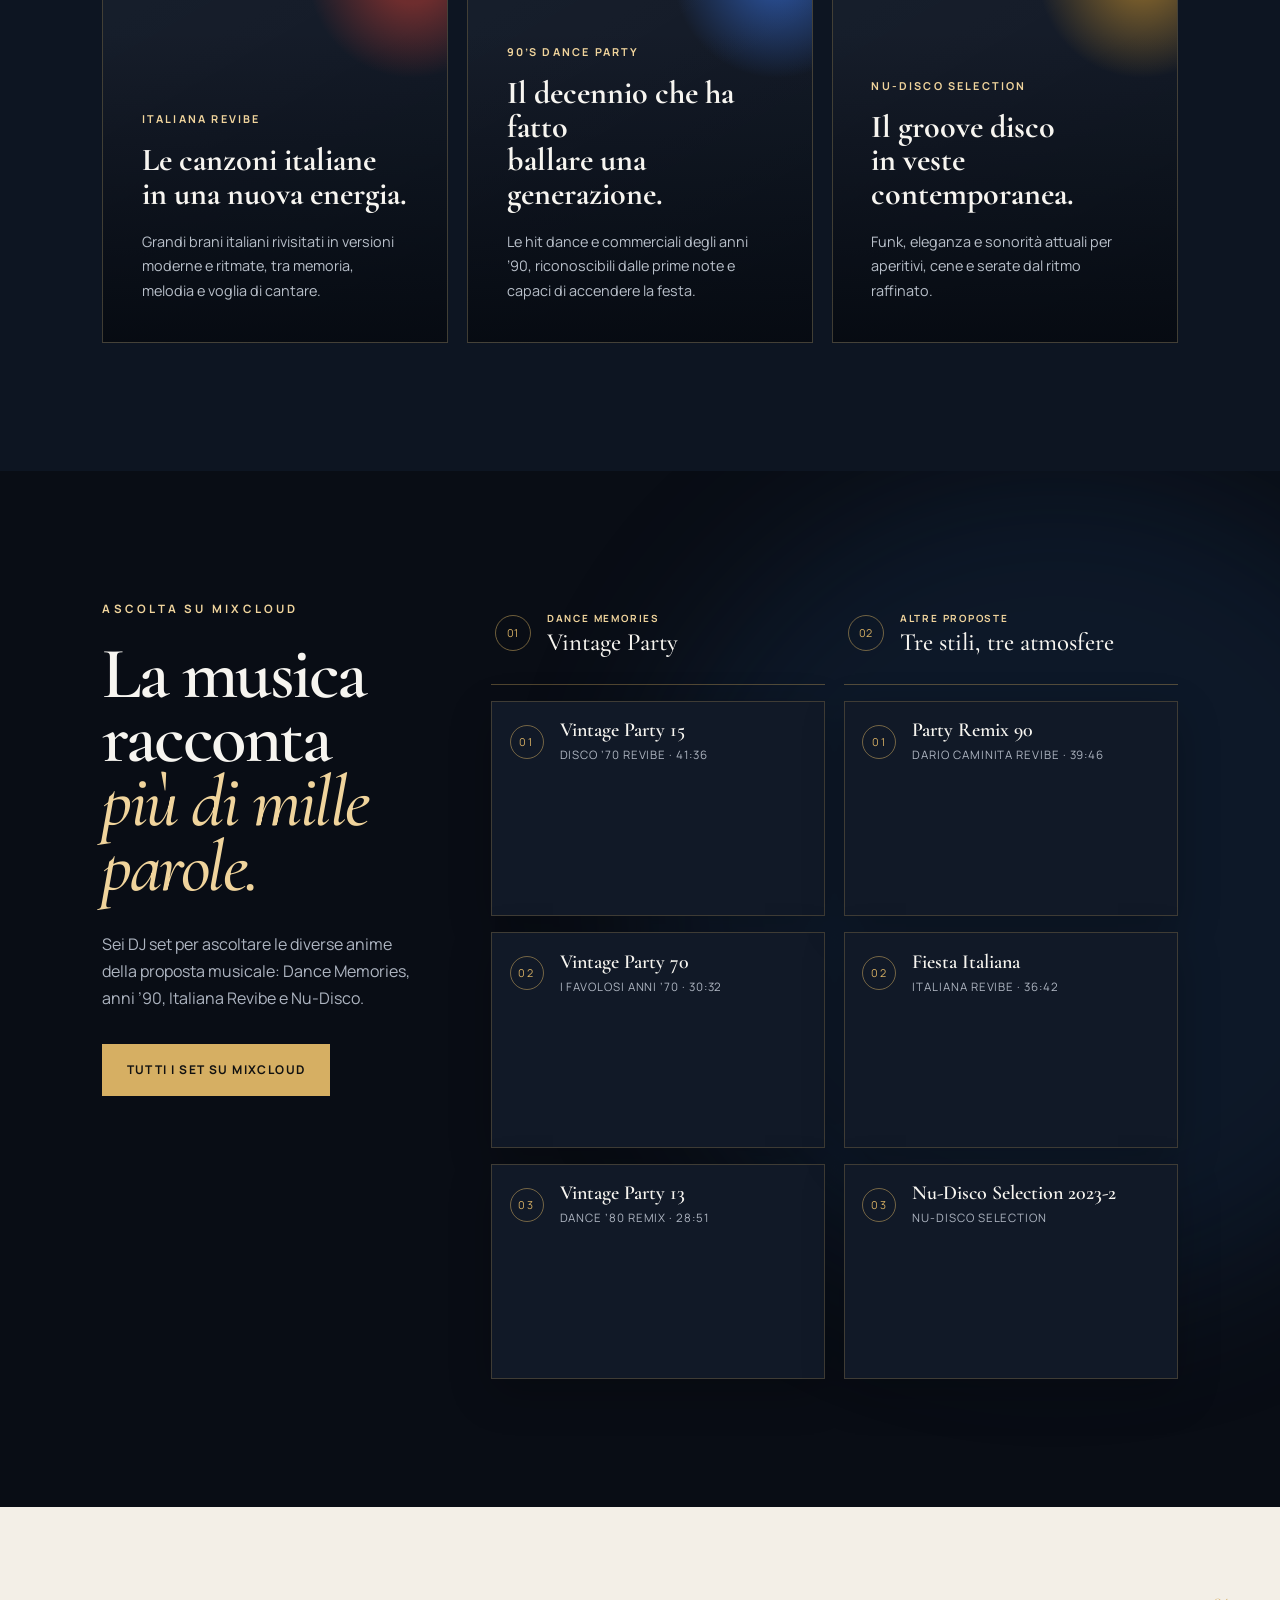
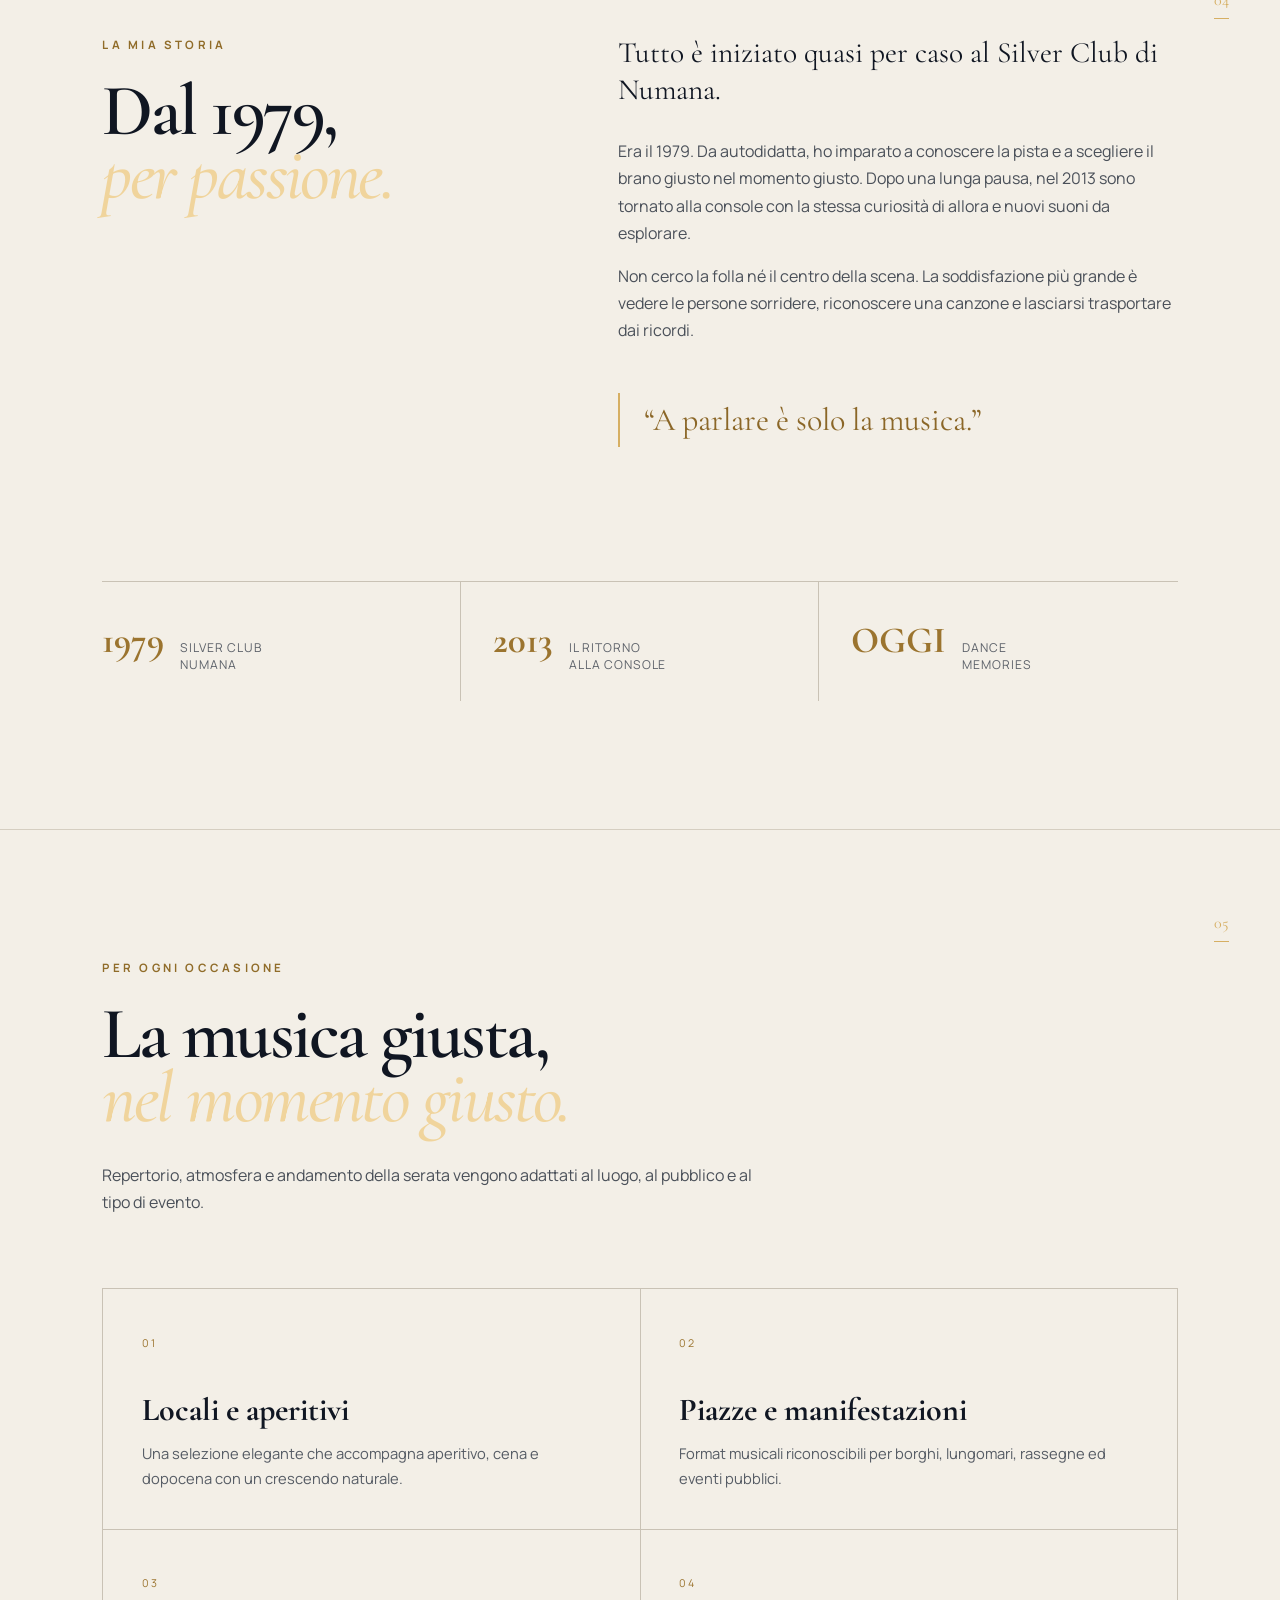
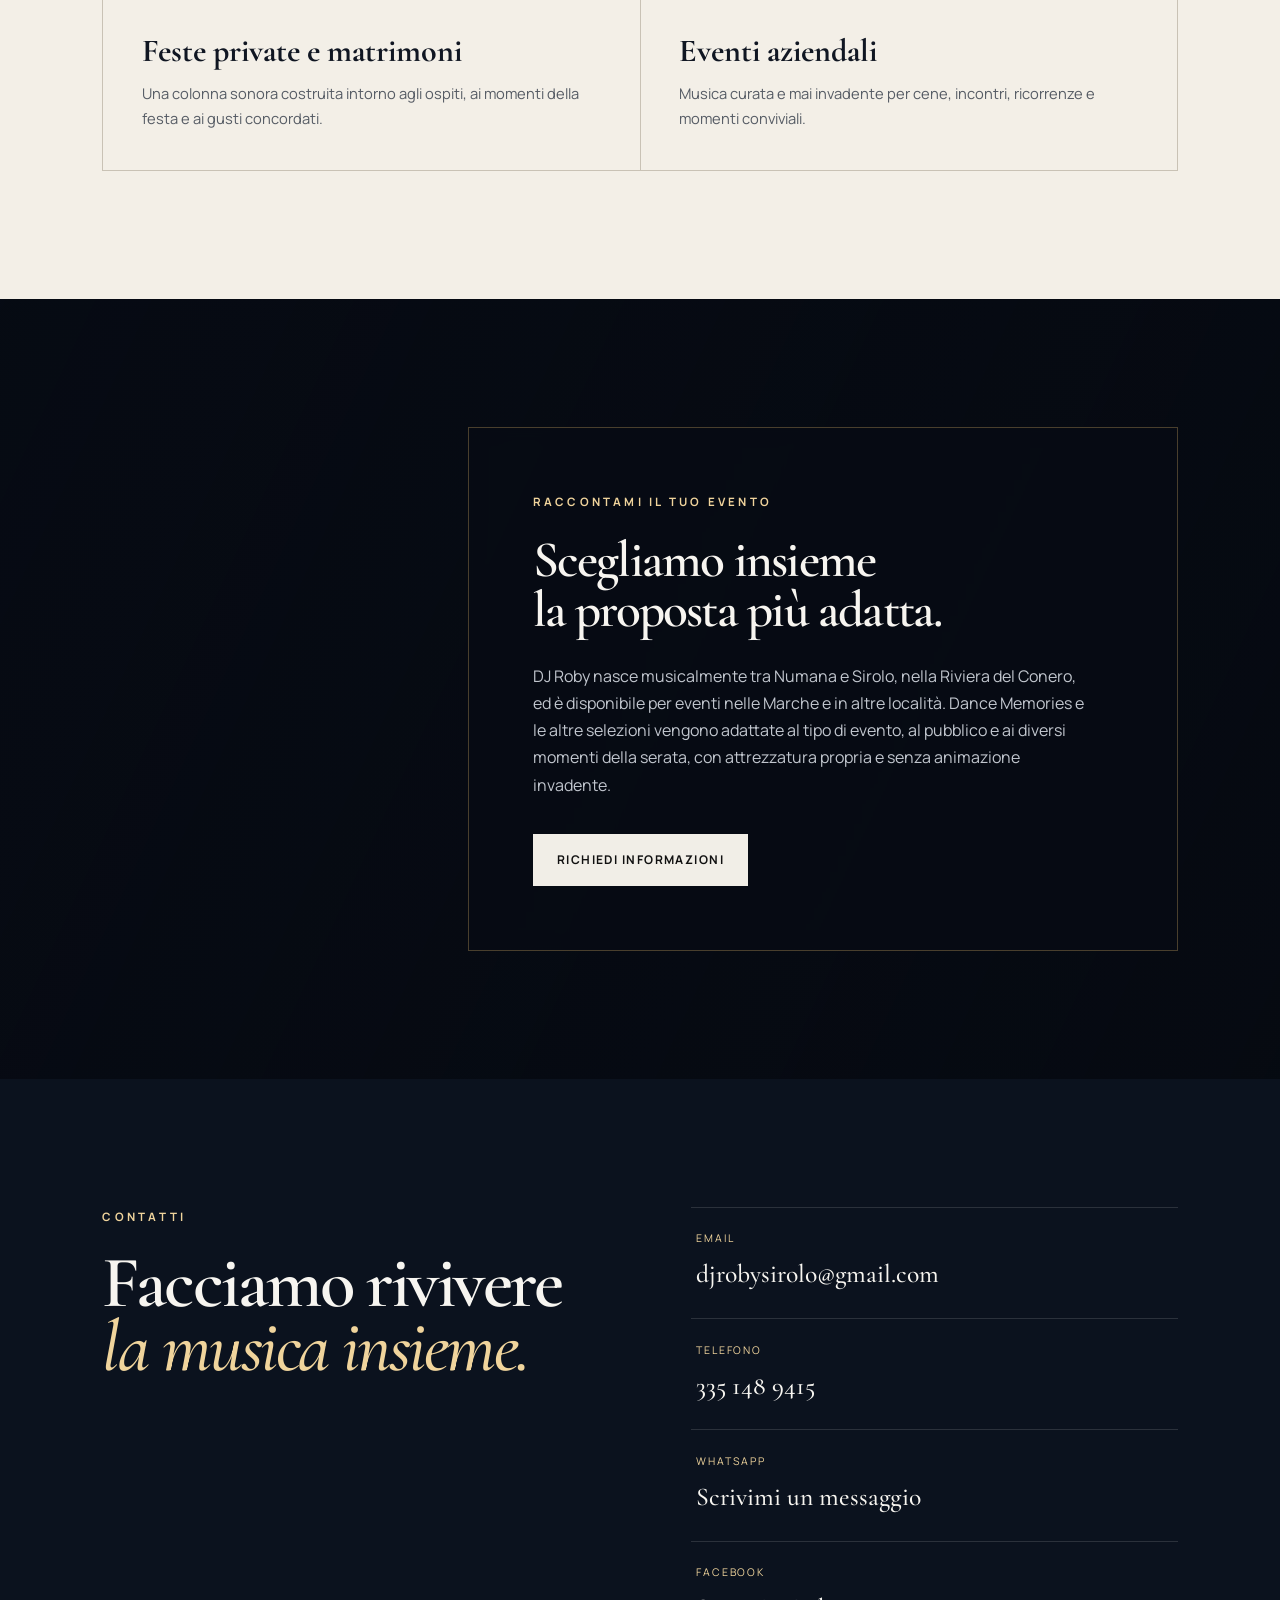
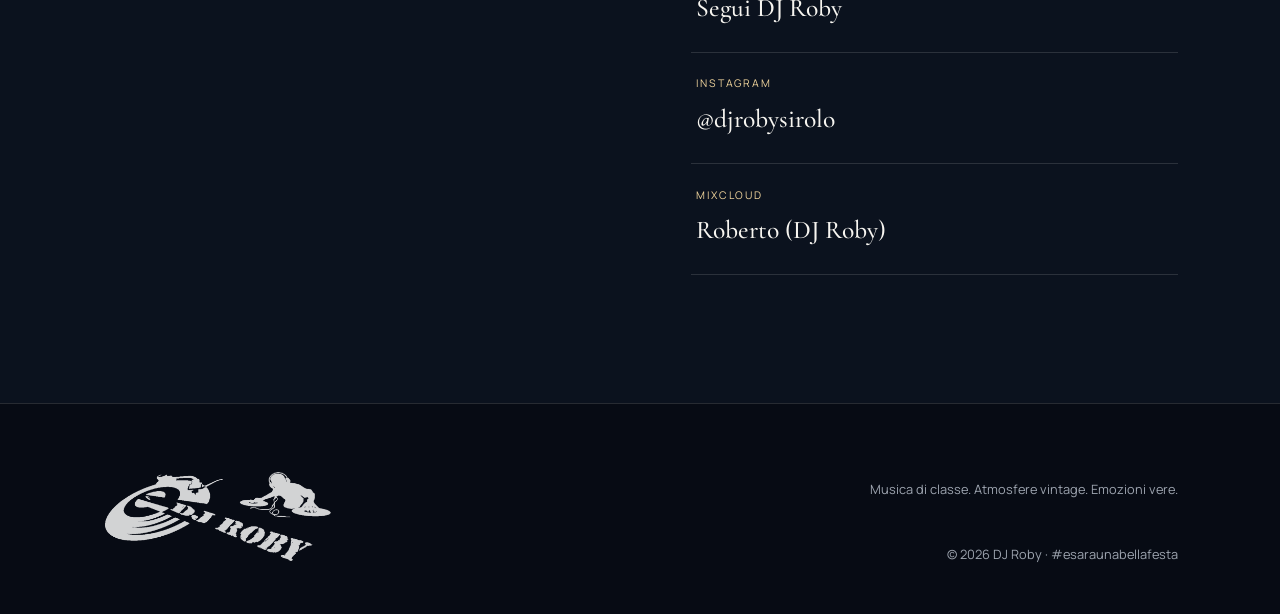
==== commit 6b125778: "Add files via upload Nuova vetrina completa DJ Roby 02" ====
--- a/index.html
+++ b/index.html
@@ -31,7 +31,7 @@
   <link rel="preconnect" href="https://fonts.googleapis.com">
   <link rel="preconnect" href="https://fonts.gstatic.com" crossorigin>
   <link href="https://fonts.googleapis.com/css2?family=Cormorant+Garamond:wght@500;600;700&family=Manrope:wght@400;500;600;700&display=swap" rel="stylesheet">
-  <link rel="stylesheet" href="assets/style.css">
+  <link rel="stylesheet" href="assets/style.css?v=20261009-2">
 
   <script type="application/ld+json">
   {
@@ -279,6 +279,6 @@
     <p>Musica di classe. Atmosfere vintage. Emozioni vere.</p>
     <p class="copyright">© <span id="year"></span> DJ Roby · #esaraunabellafesta</p>
   </footer>
-  <script src="assets/site.js"></script>
+  <script src="assets/site.js?v=20261009-2"></script>
 </body>
 </html>
--- a/assets/style.css
+++ b/assets/style.css
@@ -23,13 +23,13 @@
 .set-meta p{font-size:.72rem;color:#aeb5c1;letter-spacing:.08em;text-transform:uppercase;margin:.25rem 0 0}
 .set-card iframe{display:block;border:0;width:100%;height:120px}
 .footer-logo-link{grid-row:span 2;display:block;width:min(230px,52vw)}
-.footer-logo{display:block;width:100%;height:auto;filter:grayscale(1) invert(1);opacity:.82}
+.footer-logo{display:block;width:100%;height:auto;filter:brightness(0) invert(1);opacity:.82}
 @media(max-width:850px){.listen-section{grid-template-columns:1fr}.hero-media{background-position:59% 24%}.hero-logo{width:125px}.footer-logo-link{grid-row:auto;margin-bottom:1rem}}
 @media(max-width:520px){.hero-media{background-position:60% 18%}.hero-logo{width:105px}.set-card{padding:.8rem}.set-meta h3{font-size:1.25rem}}
 
 /* DJ Roby — vetrina completa */
 .section-logo{display:block;width:clamp(100px,10vw,145px);height:auto;margin:0 0 1.5rem}
-.hero-logo-main{width:clamp(185px,20vw,300px);filter:grayscale(1) invert(1) drop-shadow(0 10px 28px rgba(0,0,0,.55))}
+.hero-logo-main{width:clamp(185px,20vw,300px);filter:brightness(0) invert(1) drop-shadow(0 10px 28px rgba(0,0,0,.55))}
 .hero-text+.hero-text{margin-top:-1rem}
 .hero-text-secondary{font-size:clamp(.92rem,1.2vw,1.03rem);color:#aeb5c1}
 
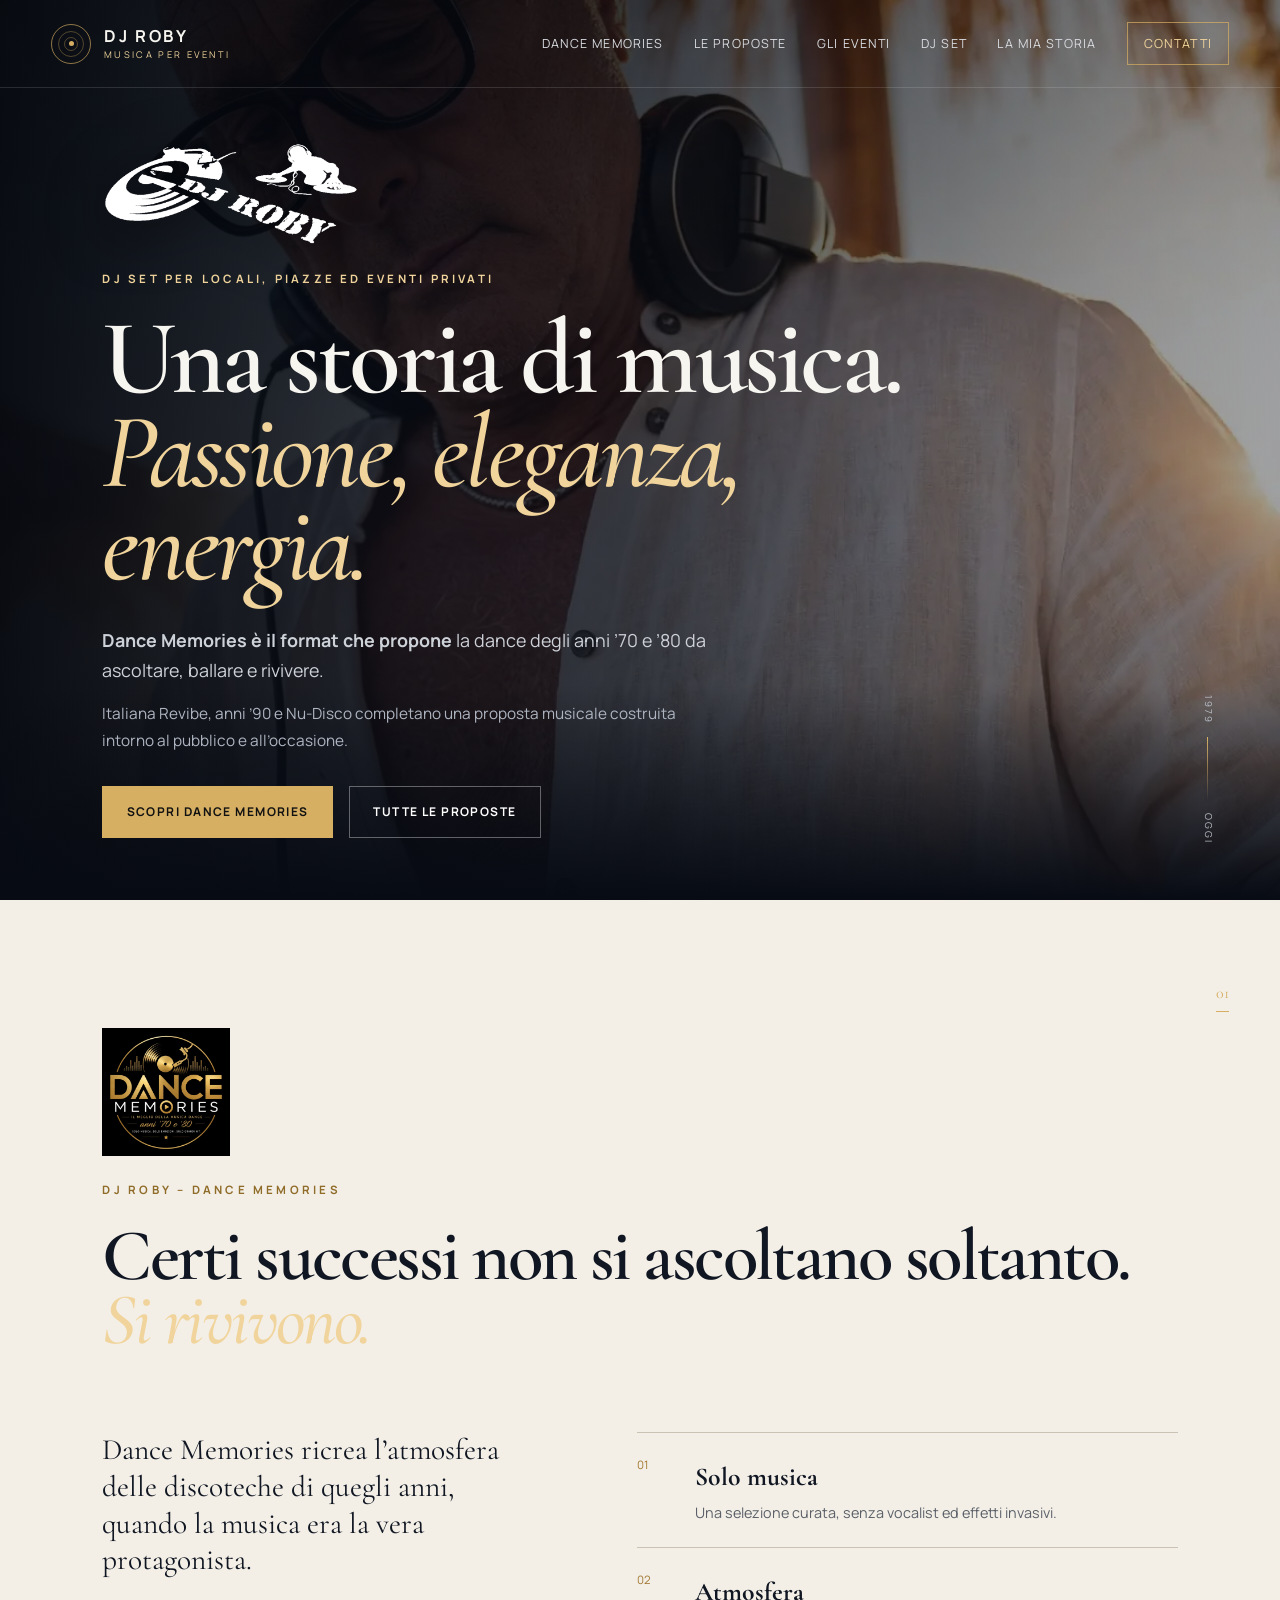
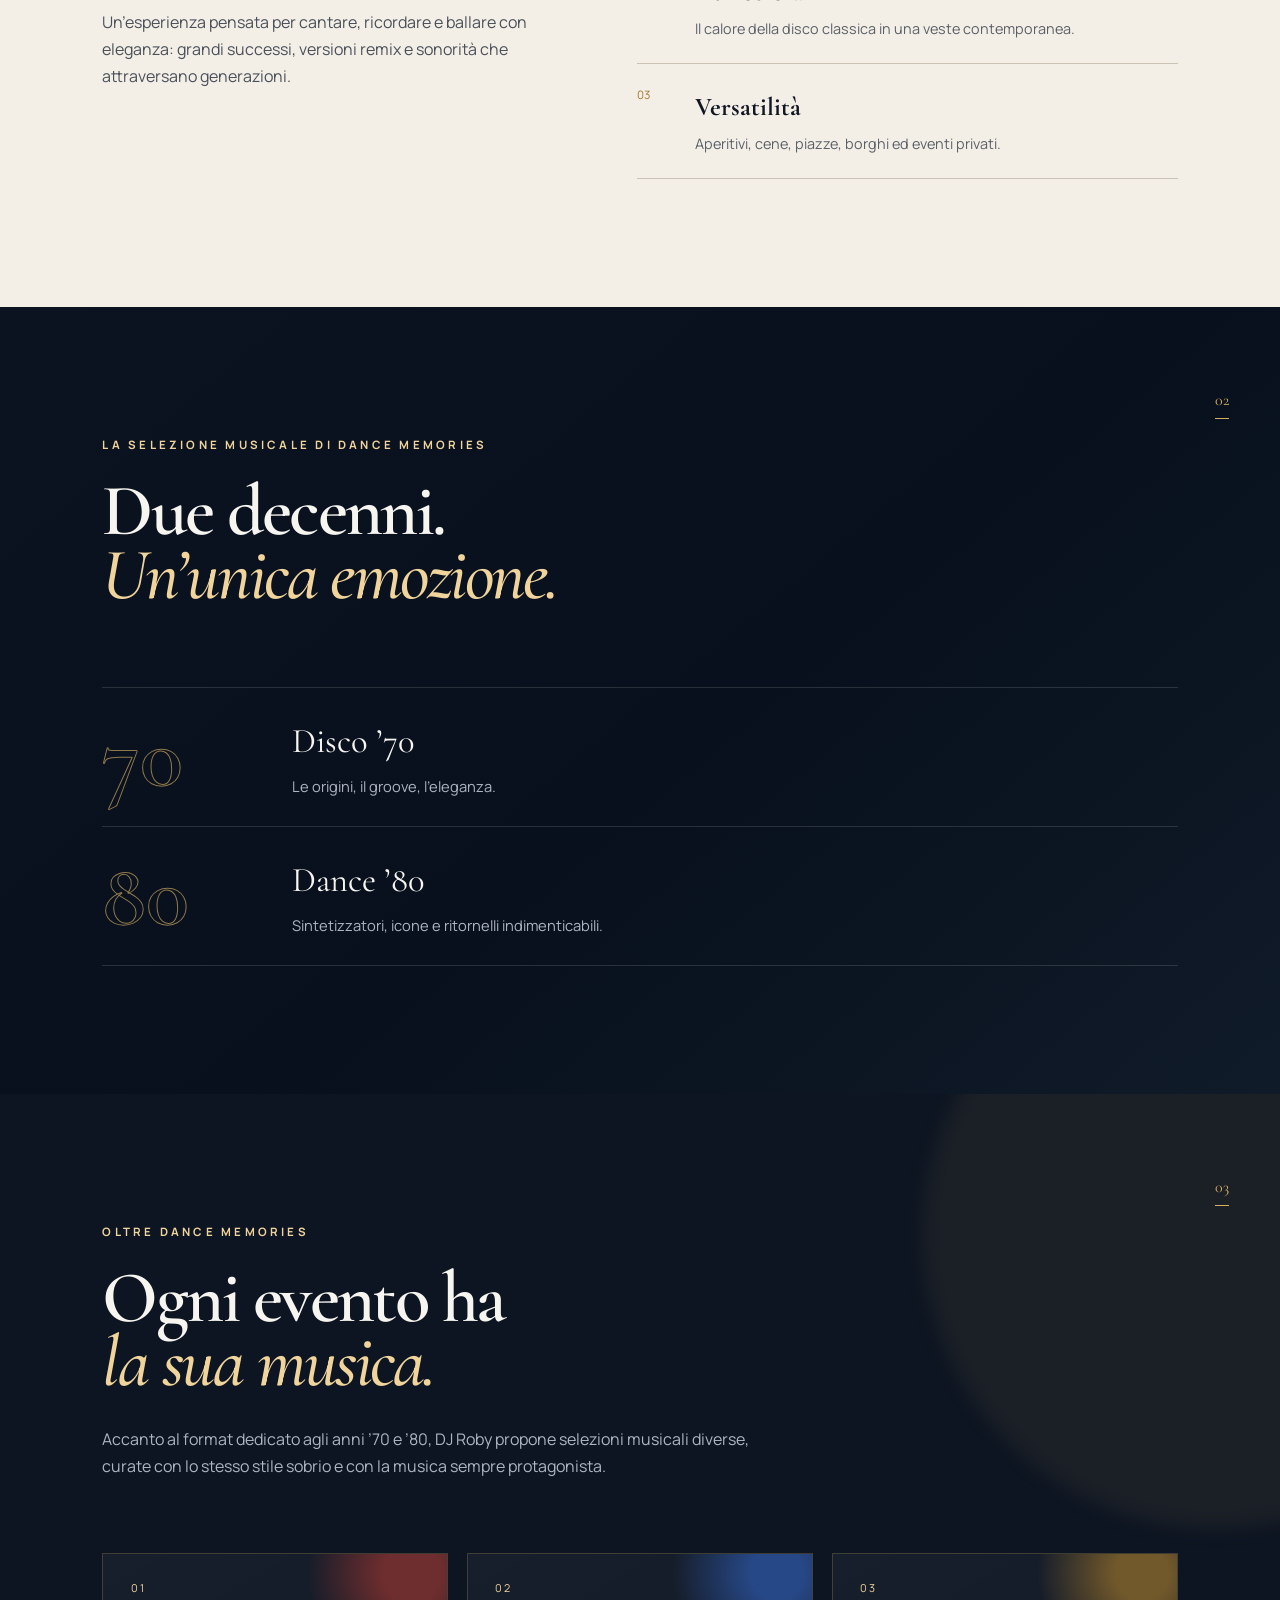
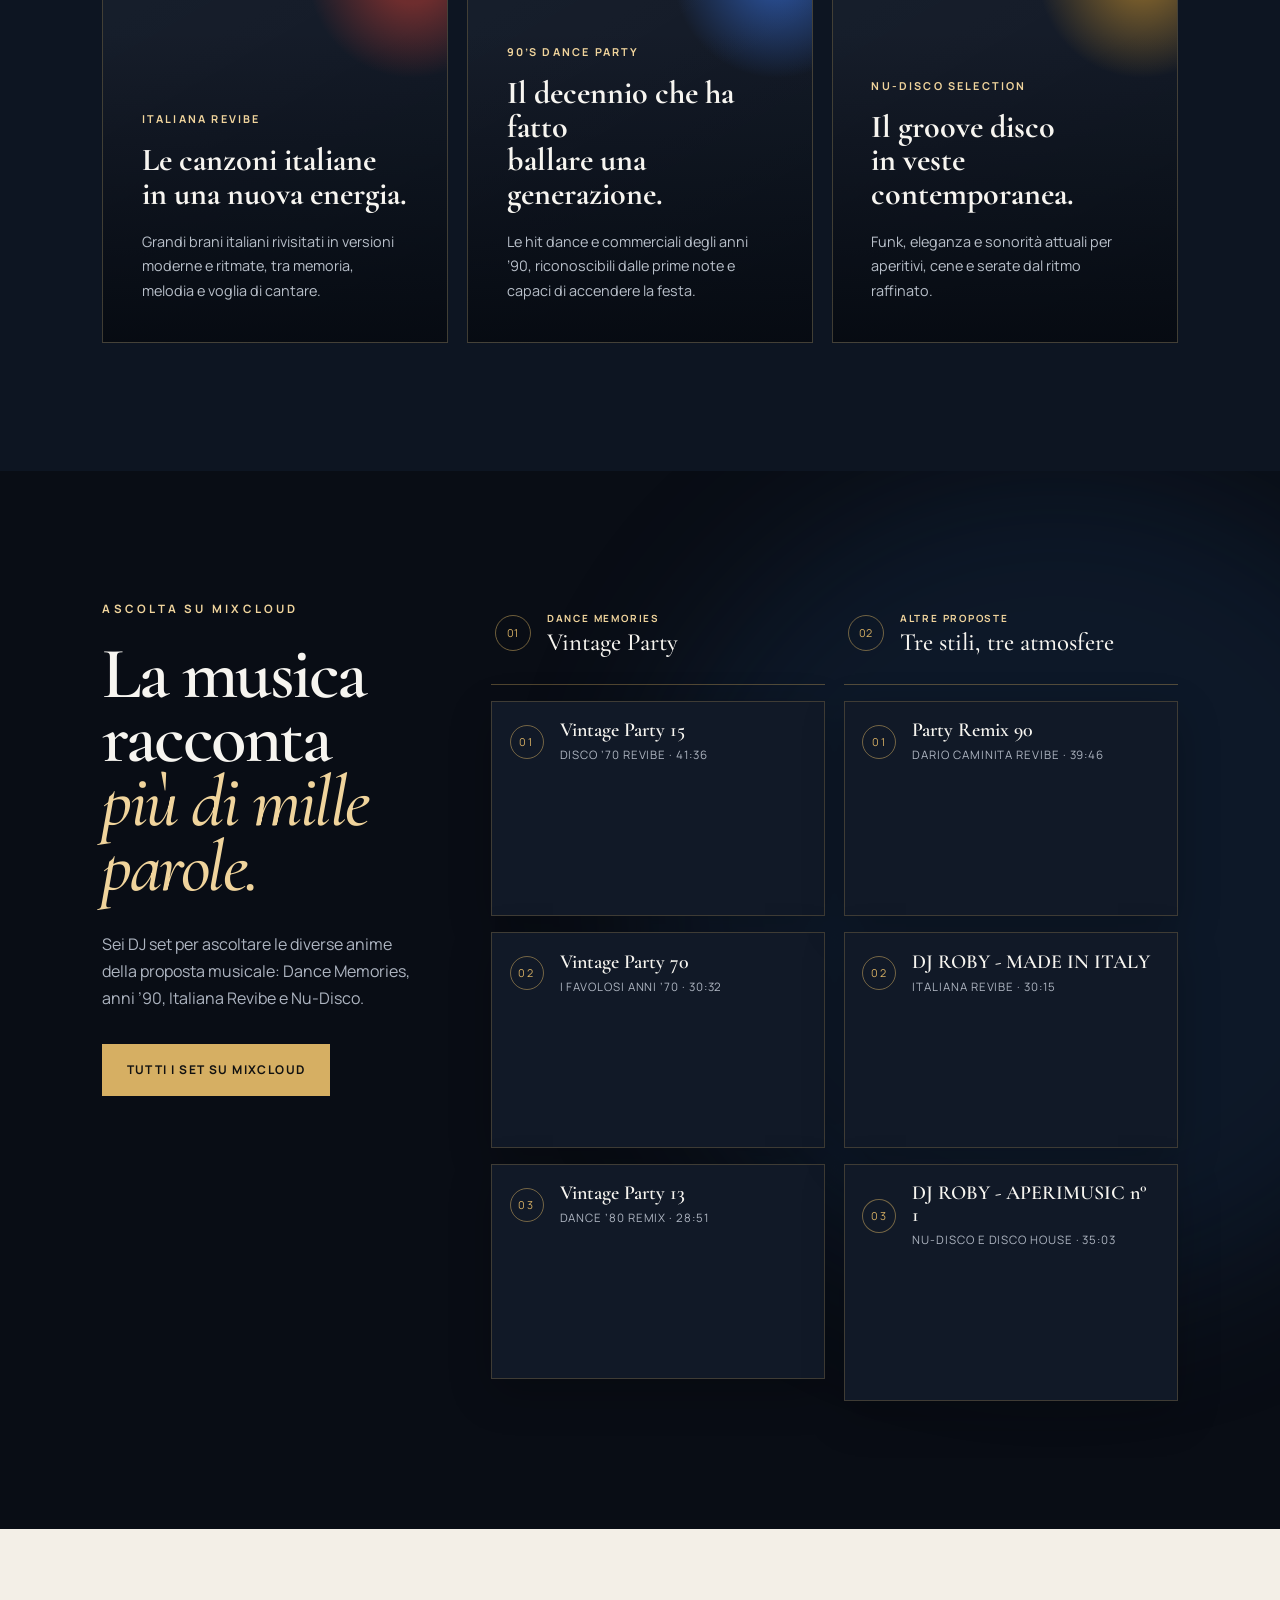
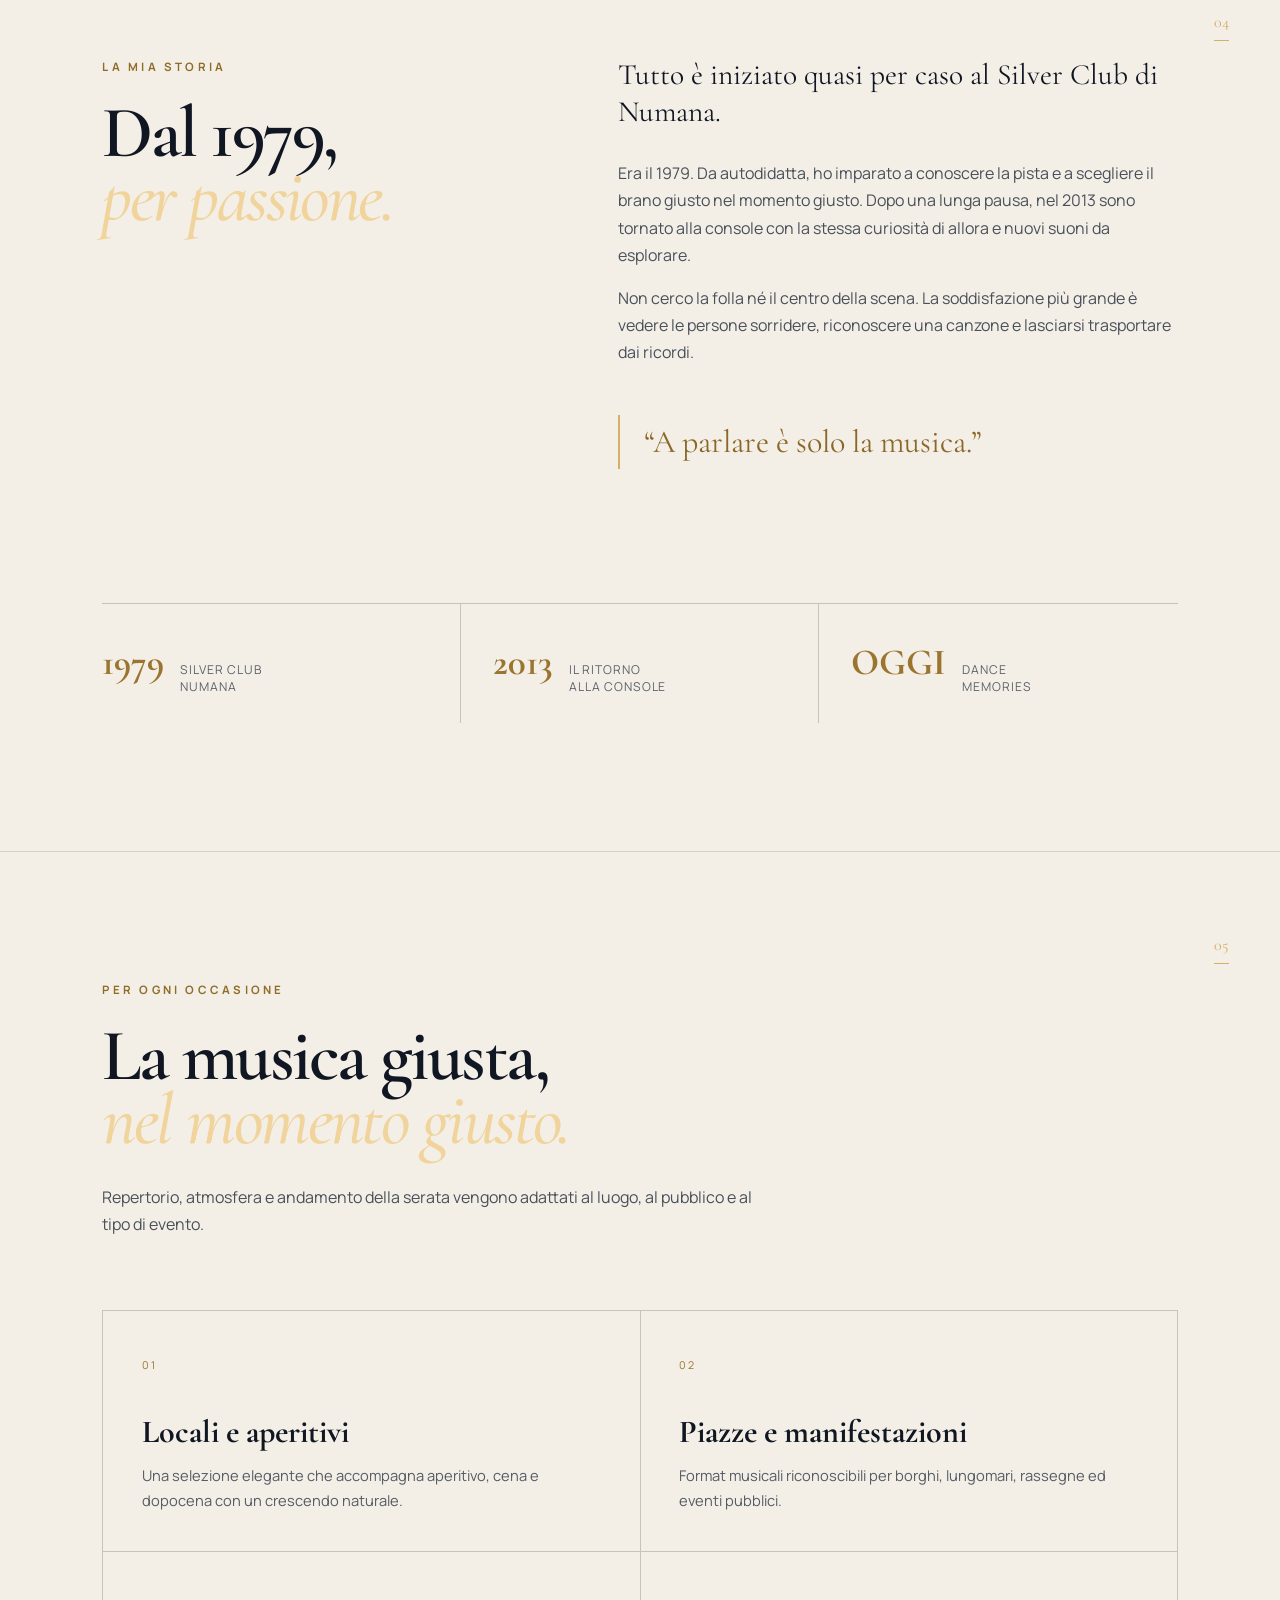
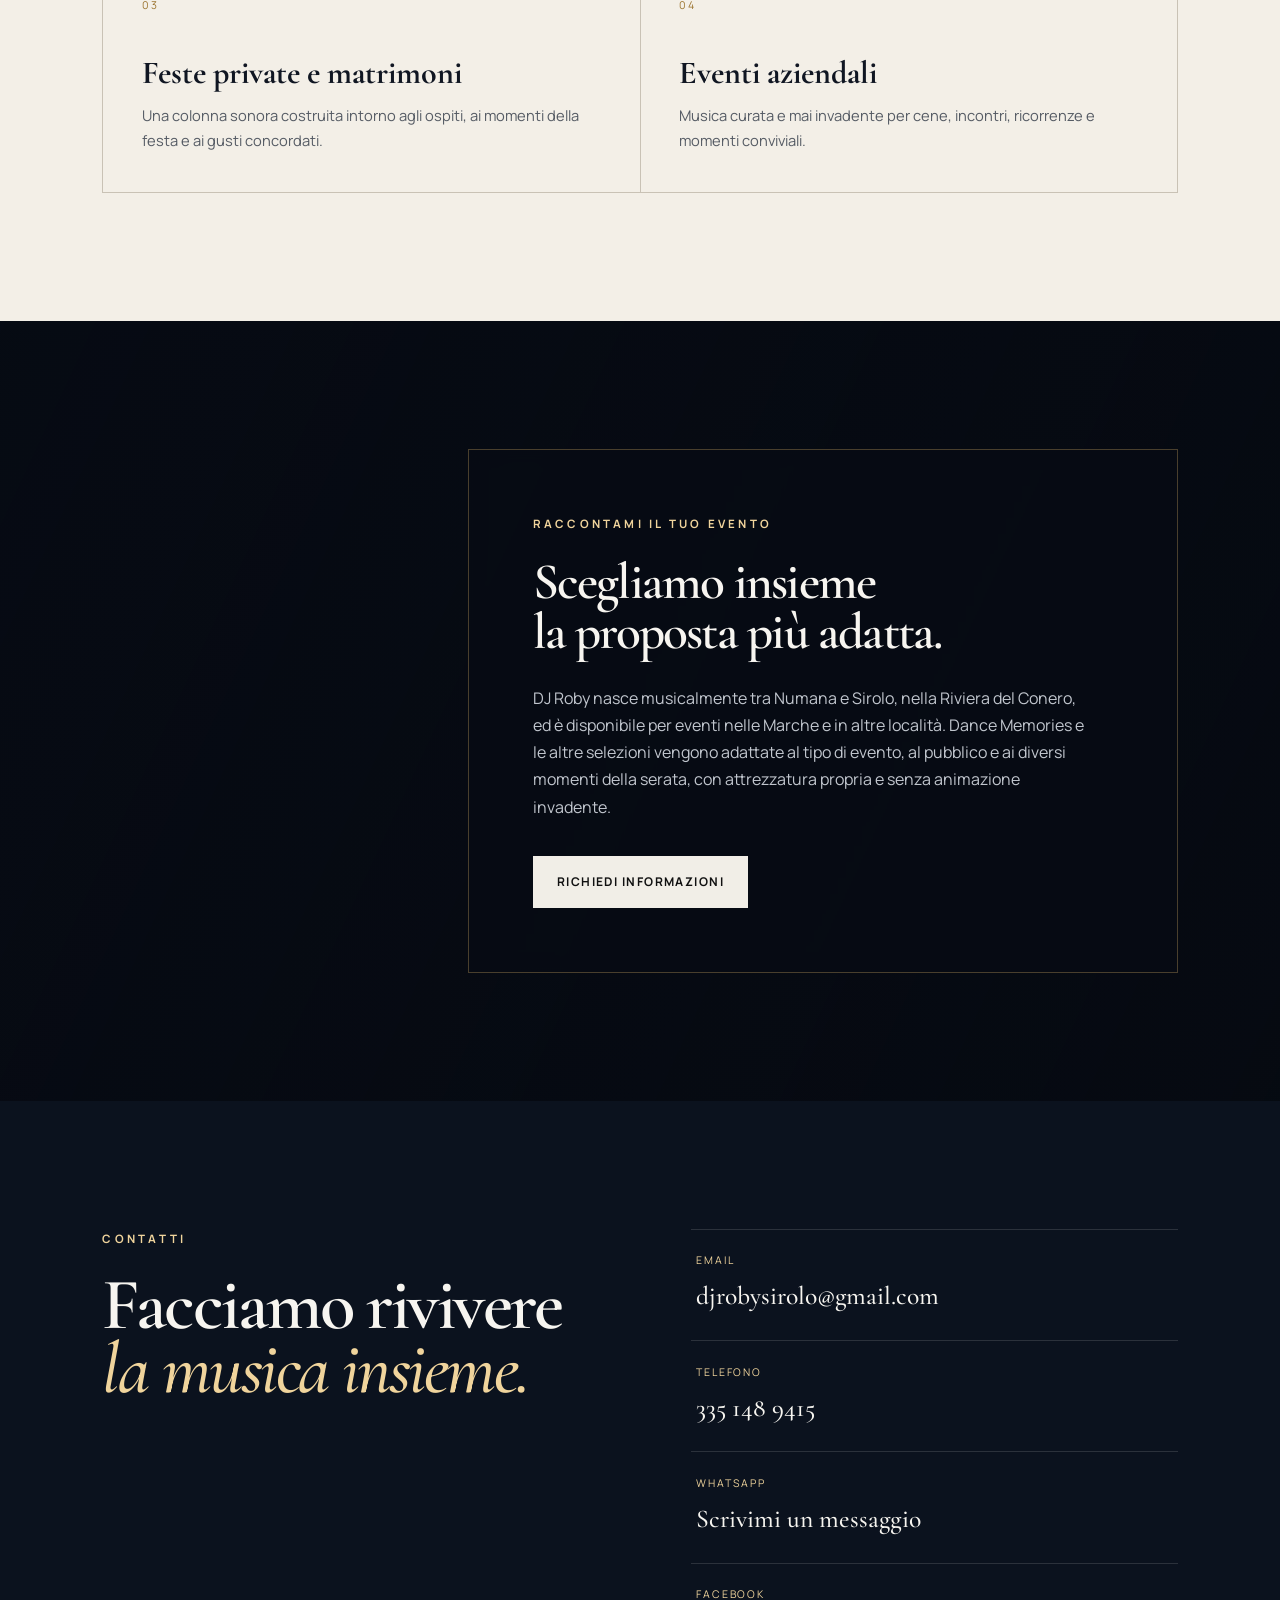
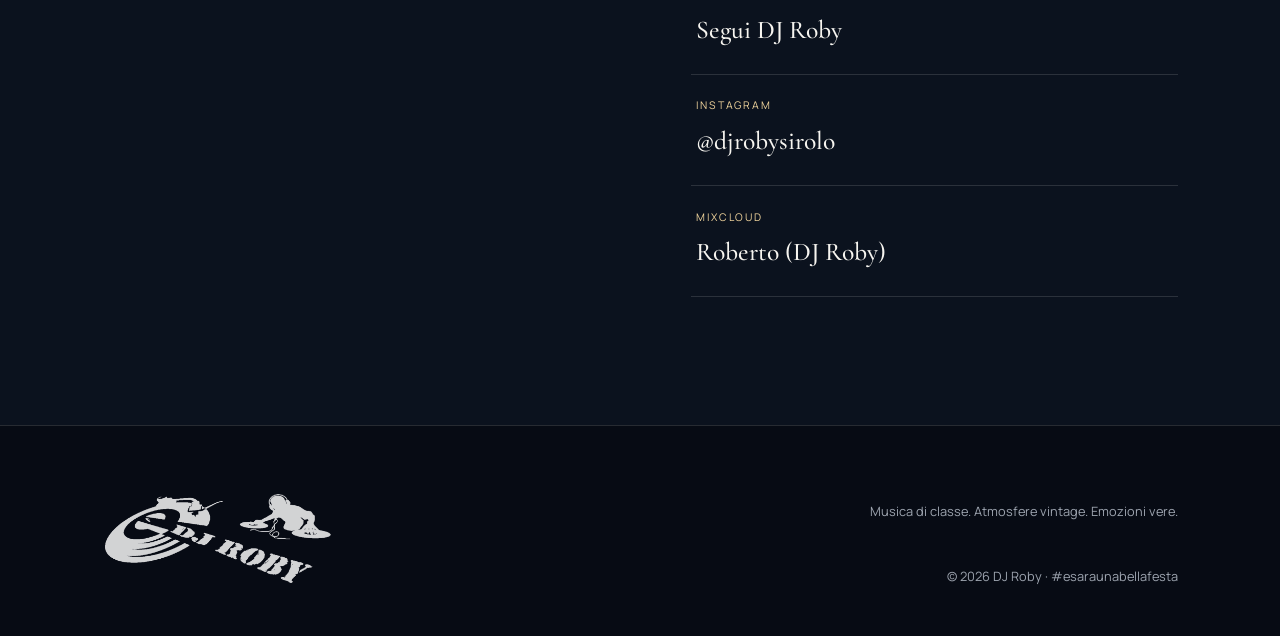
==== commit 487d0a67: "Add files via upload" ====
--- a/index.html
+++ b/index.html
@@ -31,7 +31,12 @@
   <link rel="preconnect" href="https://fonts.googleapis.com">
   <link rel="preconnect" href="https://fonts.gstatic.com" crossorigin>
   <link href="https://fonts.googleapis.com/css2?family=Cormorant+Garamond:wght@500;600;700&family=Manrope:wght@400;500;600;700&display=swap" rel="stylesheet">
-  <link rel="stylesheet" href="assets/style.css?v=20261009-2">
+  <link rel="stylesheet" href="assets/style.css?v=20261009-4">
+  <style>
+    @media screen and (max-width: 850px) {
+      .hero .hero-logo-main { display: none !important; }
+    }
+  </style>
 
   <script type="application/ld+json">
   {
@@ -209,12 +214,12 @@
             <iframe title="DJ Roby – Party Remix 90 su Mixcloud" loading="lazy" src="https://www.mixcloud.com/widget/iframe/?hide_cover=1&light=0&feed=%2Froberto-aquinati%2Fdj-roby-party-remix-90-dario-caminita-revibe%2F" allow="encrypted-media; fullscreen; autoplay; idle-detection; speaker-selection; web-share"></iframe>
           </article>
           <article class="set-card">
-            <div class="set-meta"><span>02</span><div><h3>Fiesta Italiana</h3><p>Italiana Revibe · 36:42</p></div></div>
-            <iframe title="DJ Roby – Fiesta Italiana su Mixcloud" loading="lazy" src="https://www.mixcloud.com/widget/iframe/?hide_cover=1&light=0&feed=%2Froberto-aquinati%2Fdj-roby-fiesta-italiana%2F" allow="encrypted-media; fullscreen; autoplay; idle-detection; speaker-selection; web-share"></iframe>
-          </article>
-          <article class="set-card">
-            <div class="set-meta"><span>03</span><div><h3>Nu-Disco Selection 2023-2</h3><p>Nu-Disco Selection</p></div></div>
-            <iframe title="DJ Roby – Nu-Disco Selection 2023-2 su Mixcloud" loading="lazy" src="https://www.mixcloud.com/widget/iframe/?hide_cover=1&light=0&feed=%2Froberto-aquinati%2Fnu-disco-selection-2023-2%2F" allow="encrypted-media; fullscreen; autoplay; idle-detection; speaker-selection; web-share"></iframe>
+            <div class="set-meta"><span>02</span><div><h3>DJ ROBY - MADE IN ITALY</h3><p>Italiana Revibe · 30:15</p></div></div>
+            <iframe title="DJ Roby – Made in Italy su Mixcloud" loading="lazy" src="https://www.mixcloud.com/widget/iframe/?hide_cover=1&light=0&feed=%2Froberto-aquinati%2Fdj-roby-made-in-italy%2F" allow="encrypted-media; fullscreen; autoplay; idle-detection; speaker-selection; web-share"></iframe>
+          </article>
+          <article class="set-card">
+            <div class="set-meta"><span>03</span><div><h3>DJ ROBY - APERIMUSIC n° 1</h3><p>Nu-Disco e Disco House · 35:03</p></div></div>
+            <iframe title="DJ Roby – Aperimusic n° 1 su Mixcloud" loading="lazy" src="https://www.mixcloud.com/widget/iframe/?hide_cover=1&light=0&feed=%2Froberto-aquinati%2Fdj-roby-aperimusic-n-1%2F" allow="encrypted-media; fullscreen; autoplay; idle-detection; speaker-selection; web-share"></iframe>
           </article>
         </div>
       </div>
@@ -279,6 +284,6 @@
     <p>Musica di classe. Atmosfere vintage. Emozioni vere.</p>
     <p class="copyright">© <span id="year"></span> DJ Roby · #esaraunabellafesta</p>
   </footer>
-  <script src="assets/site.js?v=20261009-2"></script>
+  <script src="assets/site.js?v=20261009-4"></script>
 </body>
 </html>
